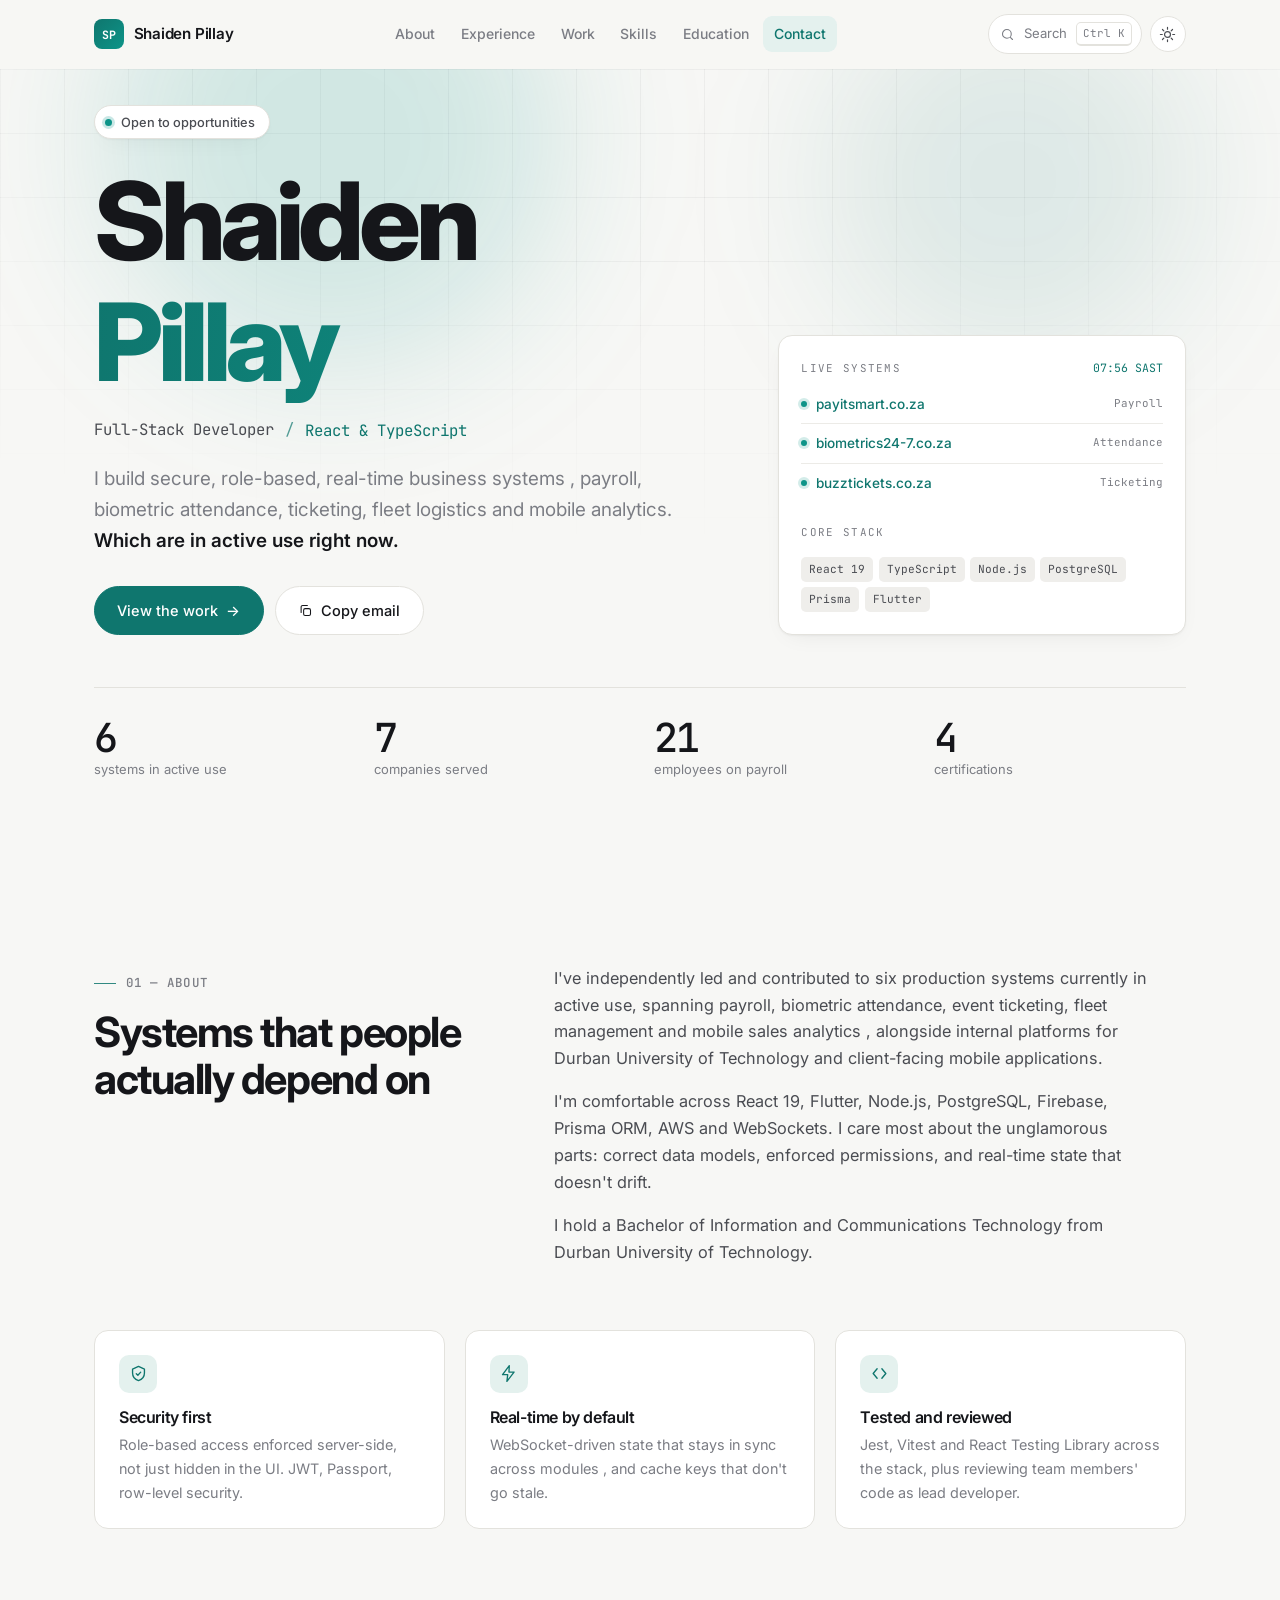
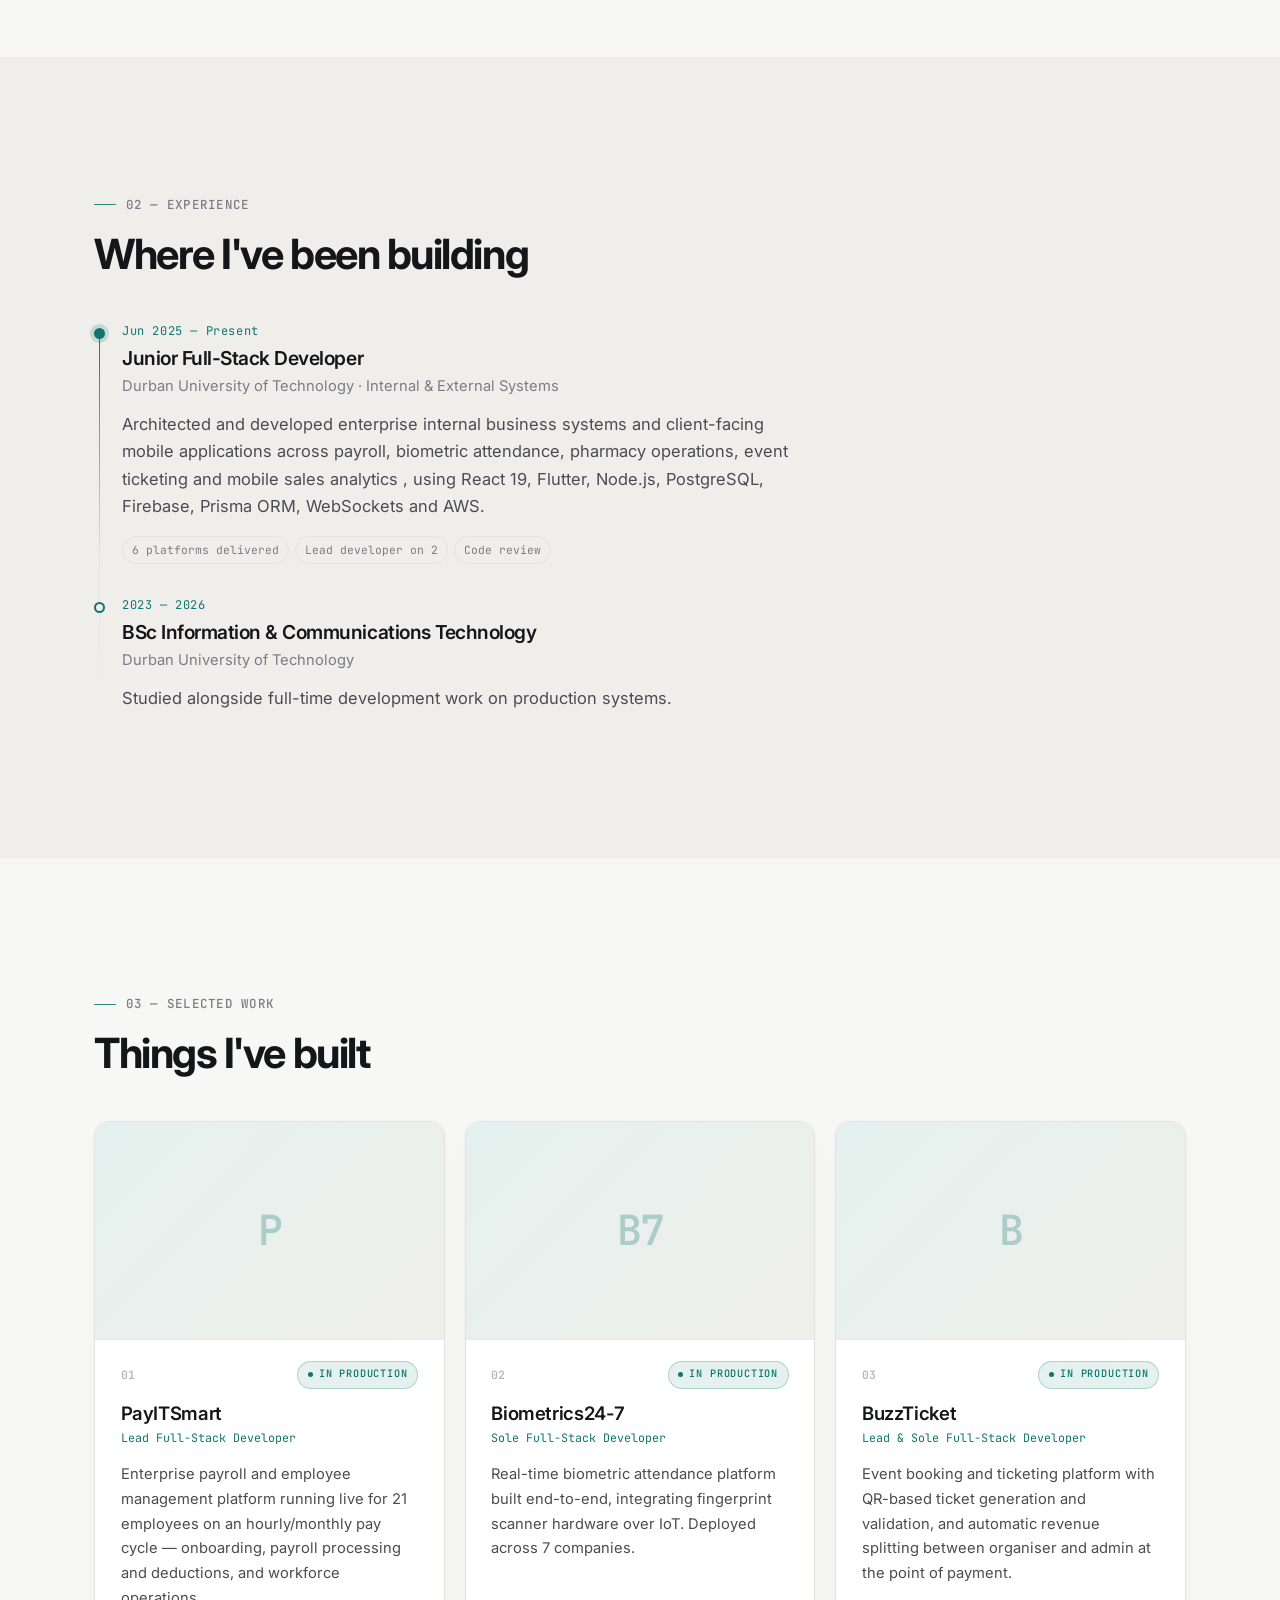
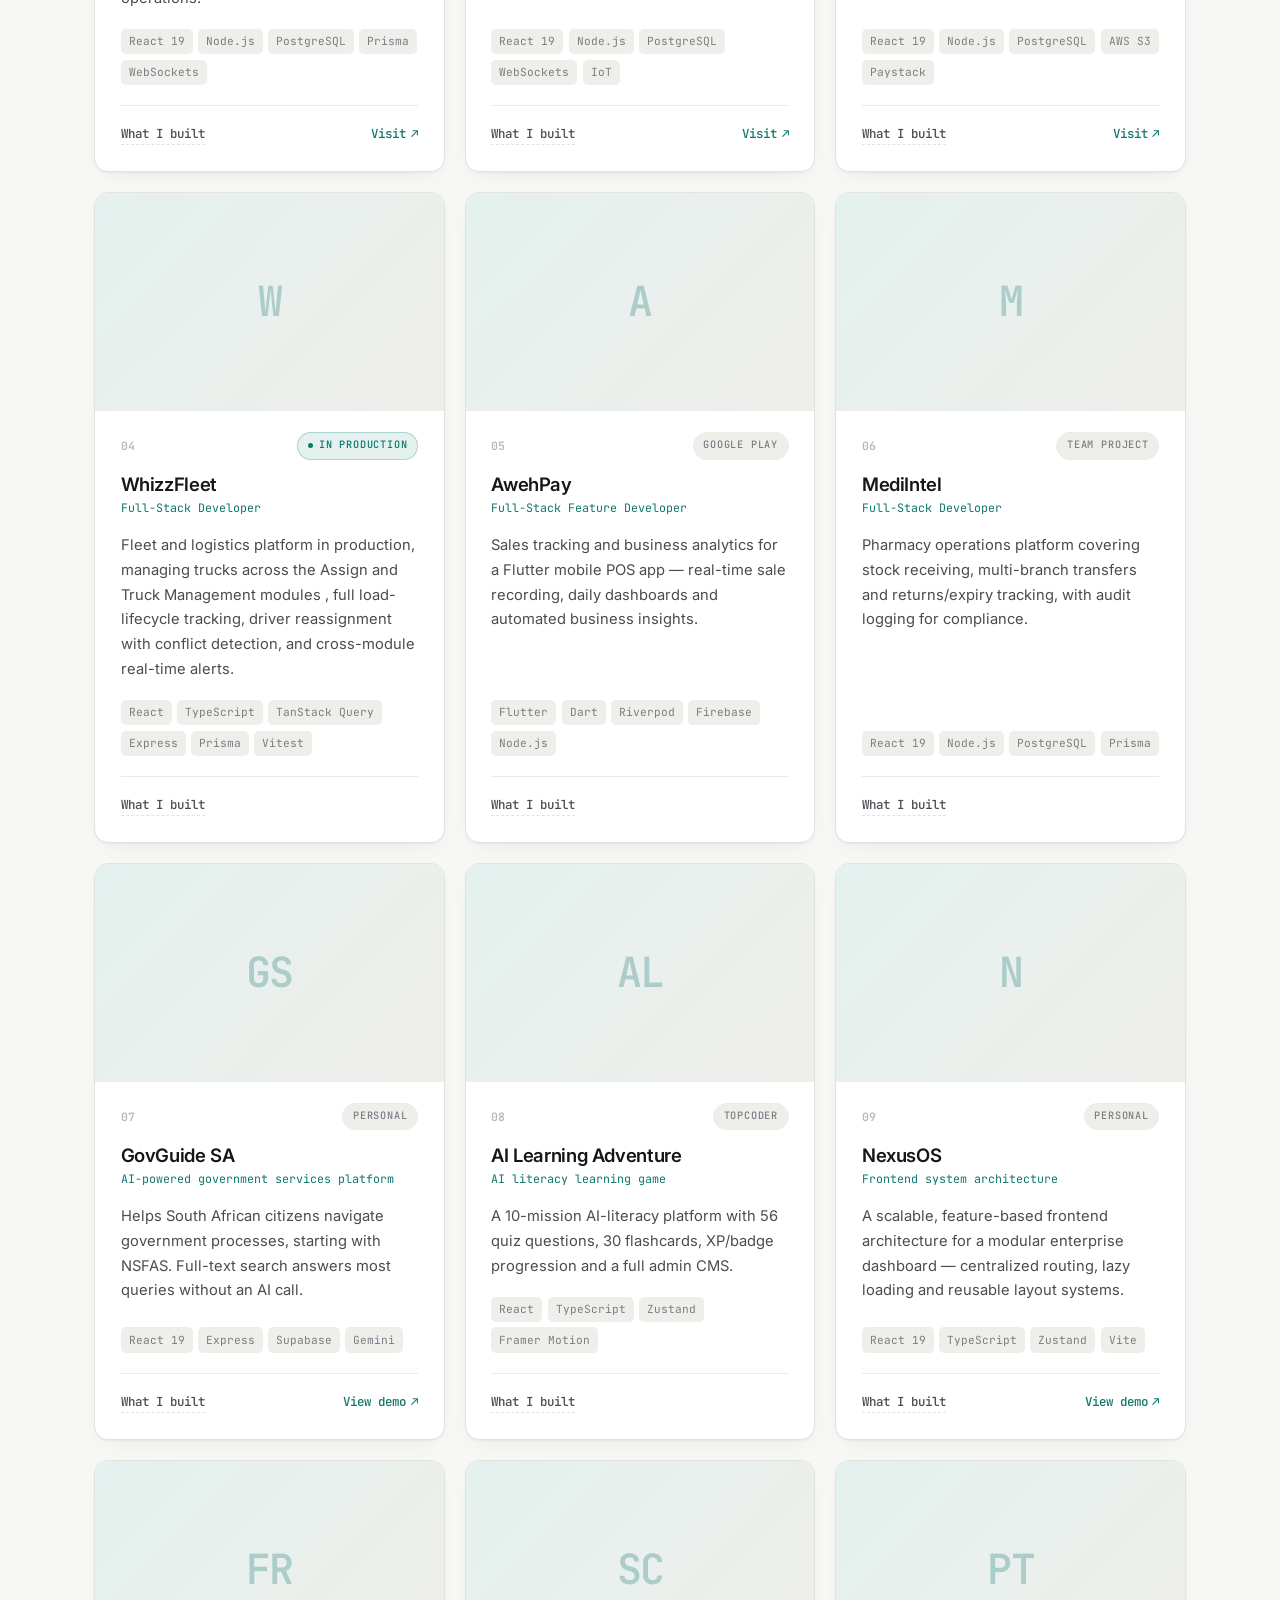
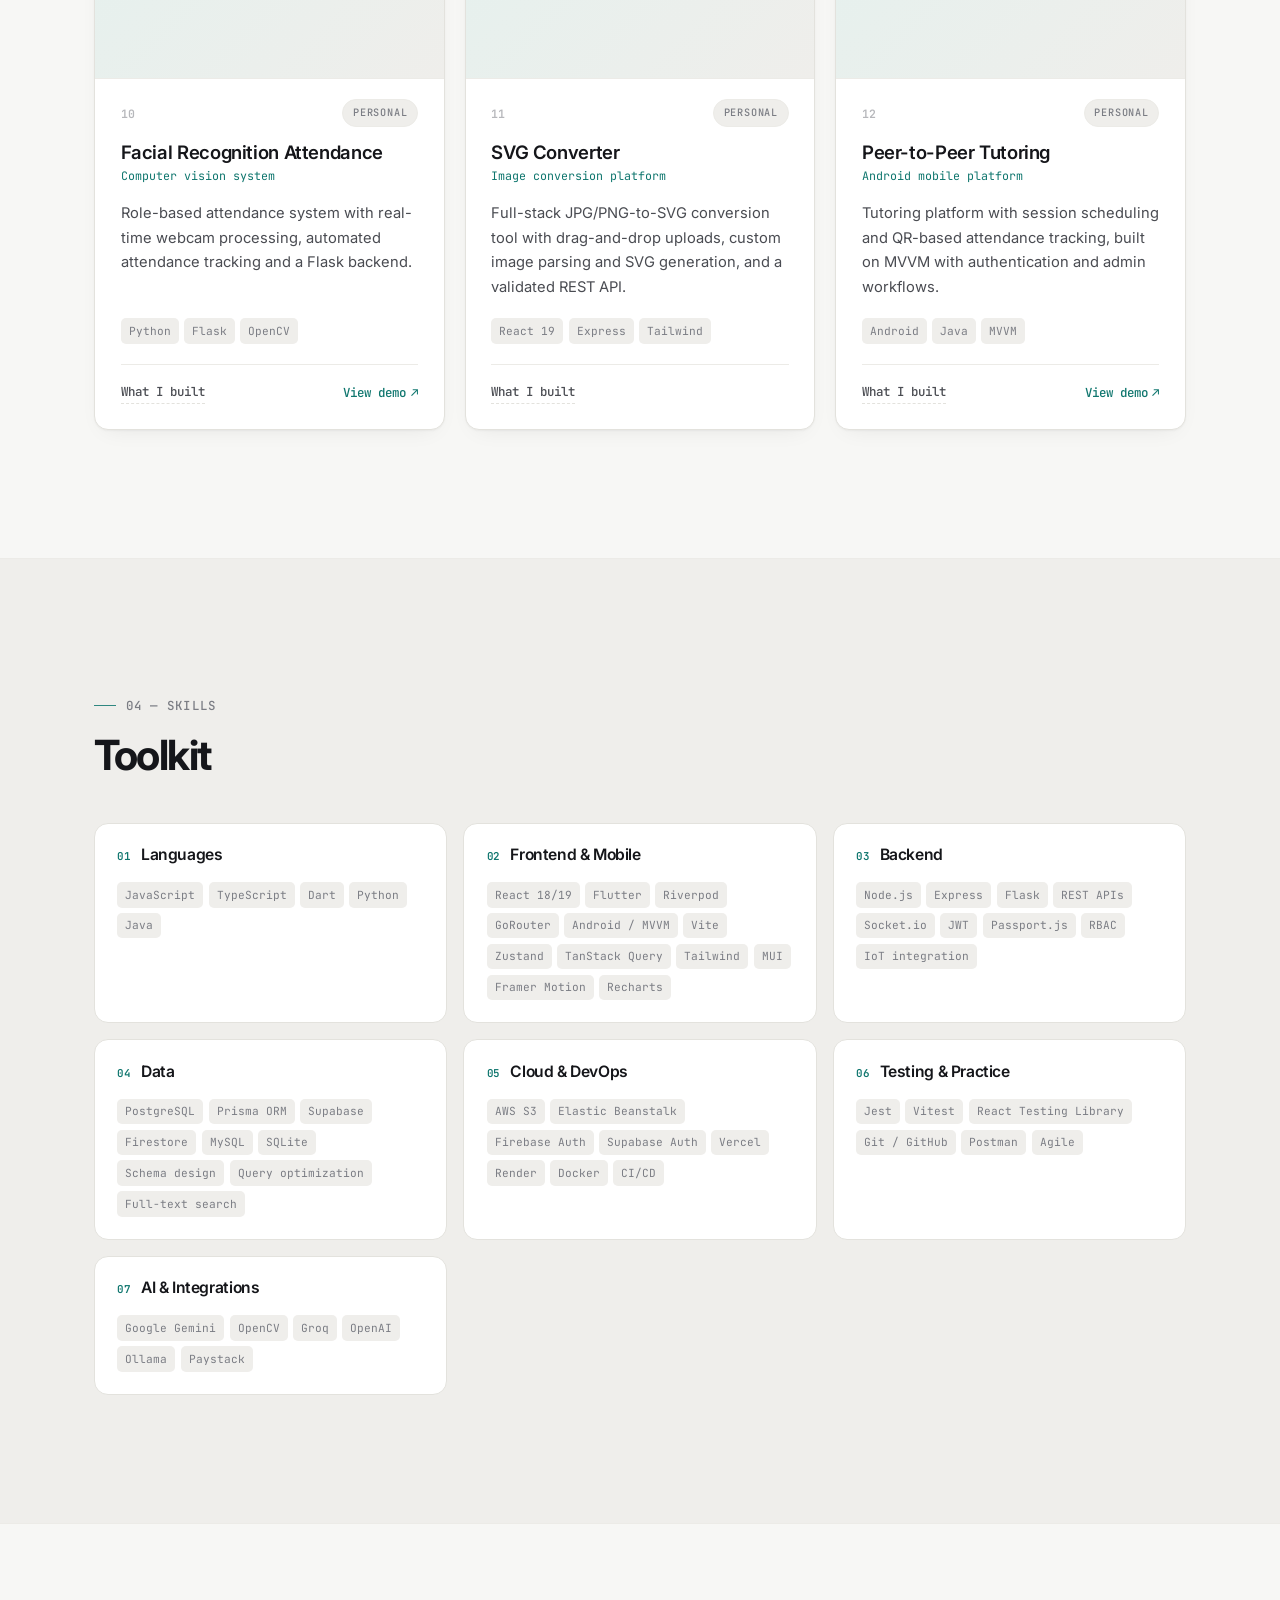
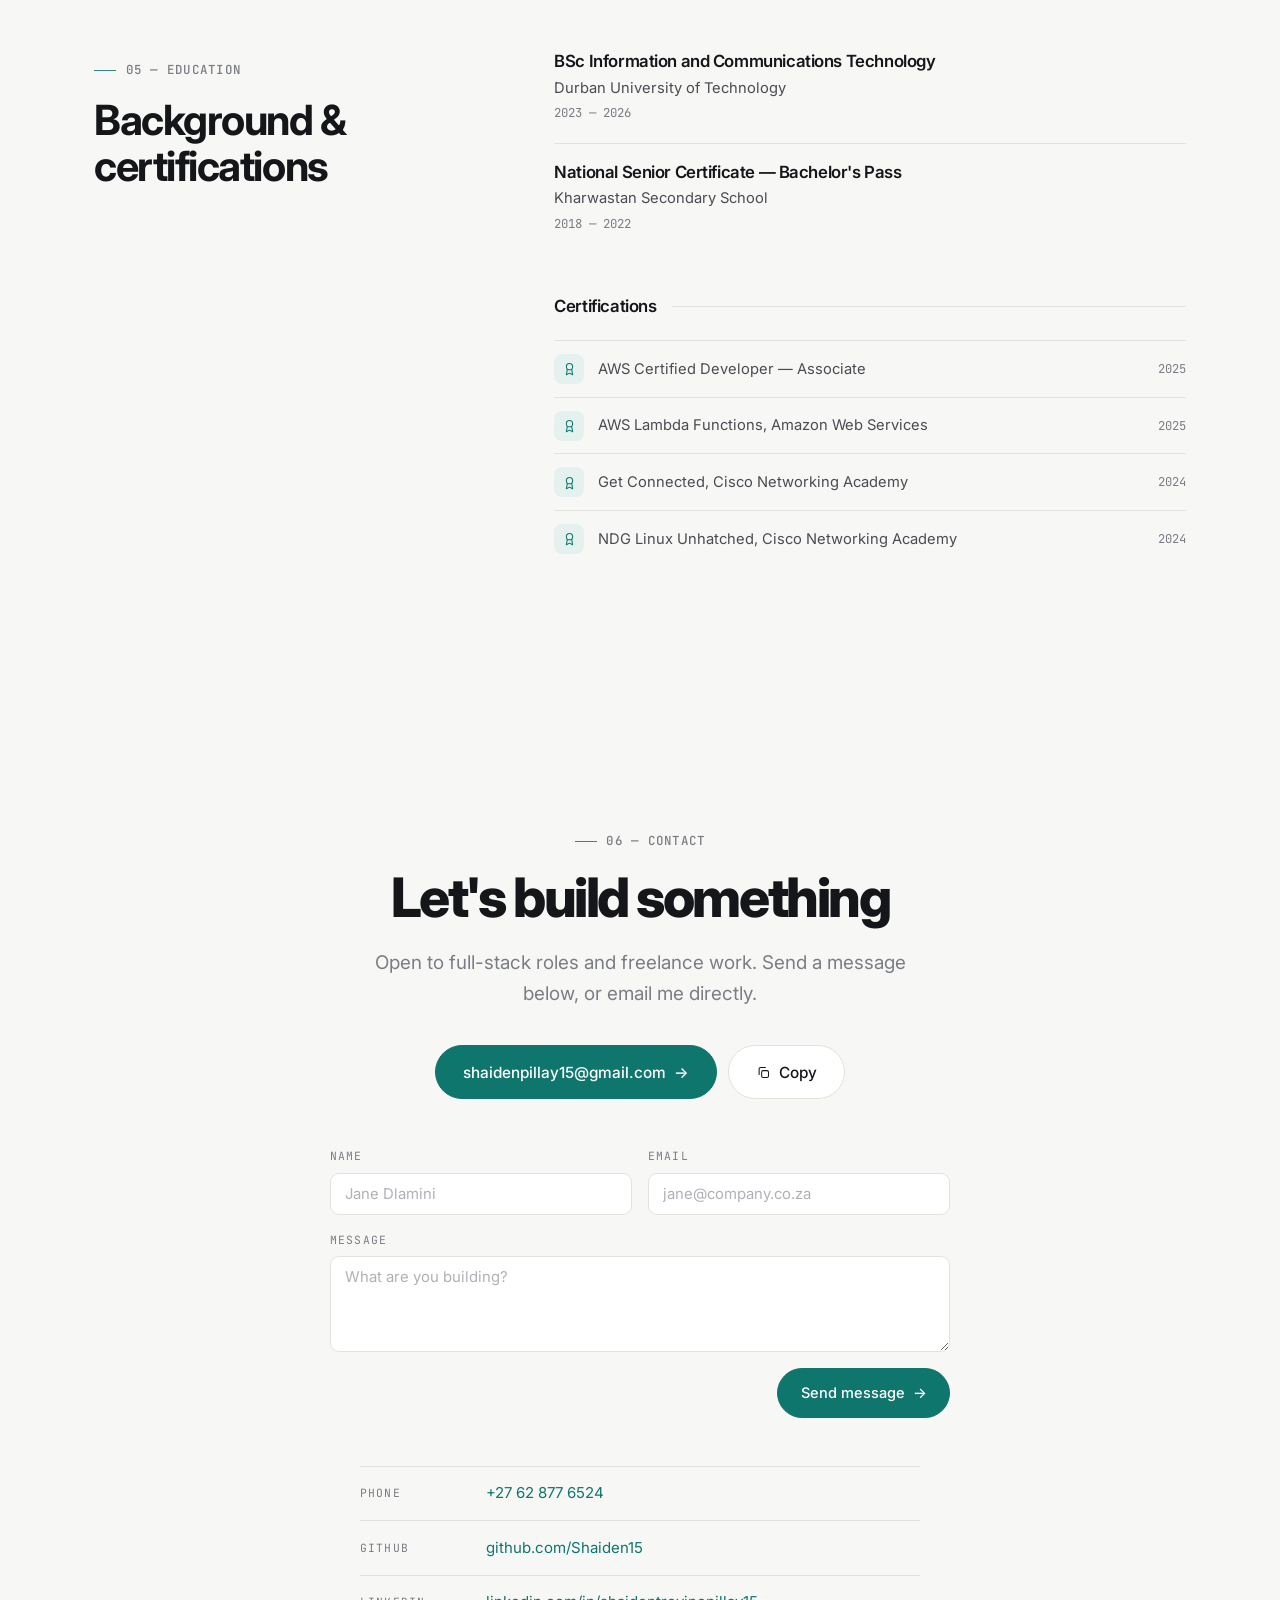
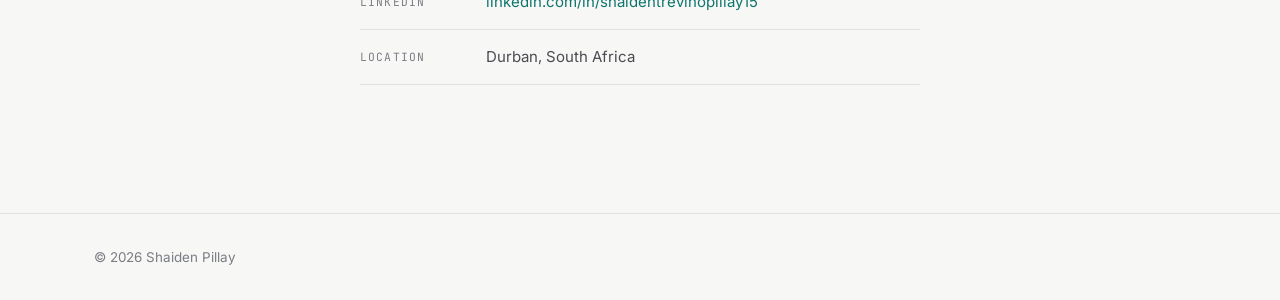
==== index.html @ 87a33cf5 "Build personal portfolio site Add a fully static portfolio for Shaiden Pillay with a responsive sing" ====
<!DOCTYPE html>
<html lang="en">
<head>
<meta charset="utf-8">
<meta name="viewport" content="width=device-width, initial-scale=1">
<title>Shaiden Pillay — Full-Stack Developer</title>
<meta name="description" content="Shaiden Trevino Pillay — Full-Stack Developer in Durban, South Africa. Six production systems across payroll, biometrics, ticketing and fleet logistics.">
<meta name="author" content="Shaiden Trevino Pillay">
<meta name="theme-color" content="#f7f7f5" media="(prefers-color-scheme: light)">
<meta name="theme-color" content="#0b0d0d" media="(prefers-color-scheme: dark)">

<!-- TODO: swap this domain if you move to a custom one (also in robots.txt + sitemap.xml) -->
<link rel="canonical" href="https://shaiden15.github.io/MyPortfolio/">

<meta property="og:type" content="profile">
<meta property="og:url" content="https://shaiden15.github.io/MyPortfolio/">
<meta property="og:title" content="Shaiden Pillay — Full-Stack Developer">
<meta property="og:description" content="Six production systems across payroll, biometrics, ticketing and fleet logistics. React, Node, PostgreSQL, Flutter.">
<meta property="og:image" content="https://shaiden15.github.io/MyPortfolio/assets/og-image.png">
<meta property="og:image:width" content="1200">
<meta property="og:image:height" content="630">
<meta property="og:image:alt" content="Shaiden Pillay — Full-Stack Developer, Durban, South Africa">
<meta property="og:locale" content="en_ZA">

<meta name="twitter:card" content="summary_large_image">
<meta name="twitter:title" content="Shaiden Pillay — Full-Stack Developer">
<meta name="twitter:description" content="Six production systems across payroll, biometrics, ticketing and fleet logistics.">
<meta name="twitter:image" content="https://shaiden15.github.io/MyPortfolio/assets/og-image.png">

<script type="application/ld+json">
{
  "@context": "https://schema.org",
  "@type": "Person",
  "name": "Shaiden Trevino Pillay",
  "givenName": "Shaiden",
  "familyName": "Pillay",
  "jobTitle": "Full-Stack Developer",
  "email": "mailto:shaidenpillay15@gmail.com",
  "telephone": "+27628776524",
  "url": "https://shaiden15.github.io/MyPortfolio/",
  "image": "https://shaiden15.github.io/MyPortfolio/assets/og-image.png",
  "address": {
    "@type": "PostalAddress",
    "addressLocality": "Durban",
    "addressRegion": "KwaZulu-Natal",
    "addressCountry": "ZA"
  },
  "sameAs": [
    "https://github.com/Shaiden15",
    "https://www.linkedin.com/in/shaidentrevinopillay15"
  ],
  "alumniOf": {
    "@type": "CollegeOrUniversity",
    "name": "Durban University of Technology"
  },
  "knowsAbout": [
    "React", "TypeScript", "Node.js", "PostgreSQL", "Prisma ORM",
    "Flutter", "Dart", "Firebase", "WebSockets", "AWS", "Python"
  ],
  "hasCredential": [
    { "@type": "EducationalOccupationalCredential", "name": "AWS Certified Developer – Associate", "credentialCategory": "certification" },
    { "@type": "EducationalOccupationalCredential", "name": "AWS Lambda Functions, Amazon Web Services", "credentialCategory": "certification" },
    { "@type": "EducationalOccupationalCredential", "name": "Get Connected, Cisco Networking Academy", "credentialCategory": "certification" },
    { "@type": "EducationalOccupationalCredential", "name": "NDG Linux Unhatched, Cisco Networking Academy", "credentialCategory": "certification" }
  ]
}
</script>

<link rel="icon" href="data:image/svg+xml,<svg xmlns='http://www.w3.org/2000/svg' viewBox='0 0 100 100'><rect width='100' height='100' rx='22' fill='%230f766e'/><text y='72' x='50' text-anchor='middle' font-size='58' font-family='monospace' font-weight='bold' fill='white'>S</text></svg>">

<link rel="preconnect" href="https://fonts.googleapis.com">
<link rel="preconnect" href="https://fonts.gstatic.com" crossorigin>
<link href="https://fonts.googleapis.com/css2?family=Inter:wght@400;500;600;700;800&family=JetBrains+Mono:wght@400;500;600&display=swap" rel="stylesheet">
<link rel="stylesheet" href="css/styles.css">
</head>
<body>

<a class="skip-link" href="#main">Skip to content</a>

<!-- reading progress -->
<div class="progress" aria-hidden="true"><span id="progress-bar"></span></div>

<!-- ══ Header ══════════════════════════════════════════ -->
<header class="site-header">
  <div class="wrap header-inner">
    <a class="brand" href="#top">
      <span class="brand-mark" aria-hidden="true">SP</span>
      <span class="brand-text">Shaiden Pillay</span>
    </a>

    <nav class="nav" aria-label="Primary">
      <a href="#about">About</a>
      <a href="#experience">Experience</a>
      <a href="#projects">Work</a>
      <a href="#skills">Skills</a>
      <a href="#education">Education</a>
      <a href="#contact">Contact</a>
    </nav>

    <div class="header-actions">
      <button class="cmdk-trigger" id="cmdk-open" type="button" aria-label="Open command palette">
        <svg viewBox="0 0 24 24" aria-hidden="true"><circle cx="11" cy="11" r="7"/><path d="M20 20l-3.5-3.5"/></svg>
        <span class="cmdk-hint">Search</span>
        <kbd>Ctrl K</kbd>
      </button>

      <button class="icon-btn" id="theme-toggle" type="button" aria-label="Toggle colour theme">
        <svg class="icon-sun" viewBox="0 0 24 24" aria-hidden="true"><circle cx="12" cy="12" r="4.2"/><path d="M12 2v2.6M12 19.4V22M2 12h2.6M19.4 12H22M4.9 4.9l1.9 1.9M17.2 17.2l1.9 1.9M19.1 4.9l-1.9 1.9M6.8 17.2l-1.9 1.9"/></svg>
        <svg class="icon-moon" viewBox="0 0 24 24" aria-hidden="true"><path d="M20 14.5A8.2 8.2 0 019.5 4 8.3 8.3 0 1020 14.5z"/></svg>
      </button>

      <button class="icon-btn menu-btn" id="menu-open" type="button" aria-label="Open menu" aria-expanded="false" aria-controls="mobile-menu">
        <svg viewBox="0 0 24 24" aria-hidden="true"><path d="M4 7h16M4 12h16M4 17h16"/></svg>
      </button>
    </div>
  </div>
</header>

<!-- ══ Mobile menu ═════════════════════════════════════ -->
<div class="drawer" id="mobile-menu" hidden>
  <div class="drawer-panel">
    <div class="drawer-head">
      <span class="panel-label">Navigate</span>
      <button class="icon-btn" id="menu-close" type="button" aria-label="Close menu">
        <svg viewBox="0 0 24 24" aria-hidden="true"><path d="M6 6l12 12M18 6L6 18"/></svg>
      </button>
    </div>
    <nav class="drawer-nav" aria-label="Mobile">
      <a href="#about"><span>01</span>About</a>
      <a href="#experience"><span>02</span>Experience</a>
      <a href="#projects"><span>03</span>Work</a>
      <a href="#skills"><span>04</span>Skills</a>
      <a href="#education"><span>05</span>Education</a>
      <a href="#contact"><span>06</span>Contact</a>
    </nav>
    <a class="btn btn-primary drawer-cta" href="mailto:shaidenpillay15@gmail.com">Get in touch</a>
  </div>
</div>

<main id="main">

  <!-- ══ Hero ══════════════════════════════════════════ -->
  <section class="hero" id="top">
    <div class="hero-bg" aria-hidden="true">
      <div class="hero-grid"></div>
      <div class="orb orb-a"></div>
      <div class="orb orb-b"></div>
    </div>

    <div class="wrap hero-inner">
      <div class="hero-main">
        <p class="pill"><span class="pill-dot" aria-hidden="true"></span>Open to opportunities</p>

        <h1>
          <span class="h1-line">Shaiden</span>
          <span class="h1-line h1-accent">Pillay</span>
        </h1>

        <p class="hero-role">
          <span class="role-static">Full-Stack Developer</span>
          <span class="sep" aria-hidden="true">/</span>
          <span class="role-rotate" aria-hidden="true">
            <span class="rotate-track">
              <span>React &amp; TypeScript</span>
              <span>Node &amp; PostgreSQL</span>
              <span>Flutter &amp; Firebase</span>
              <span>Real-time systems</span>
            </span>
          </span>
        </p>

        <p class="hero-blurb">
          I build secure, role-based, real-time business systems , payroll, biometric attendance,
          ticketing, fleet logistics and mobile analytics.
          <strong>Which are in active use right now.</strong>
        </p>

        <div class="hero-actions">
          <a class="btn btn-primary" href="#projects">View the work<span class="btn-arrow" aria-hidden="true">→</span></a>
          <button class="btn" type="button" data-copy="shaidenpillay15@gmail.com">
            <svg class="btn-icon" viewBox="0 0 24 24" aria-hidden="true"><rect x="9" y="9" width="11" height="11" rx="2.5"/><path d="M5 15V6.5A2.5 2.5 0 017.5 4H15"/></svg>
            Copy email
          </button>
          <!-- TODO: drop your PDF in /assets and uncomment -->
          <!-- <a class="btn" href="assets/Shaiden_Pillay_CV.pdf" download>Download CV</a> -->
        </div>
      </div>

      <aside class="hero-panel" aria-label="Status">
        <div class="panel-top">
          <span class="panel-label">Live systems</span>
          <span class="panel-clock" id="clock" title="Local time in Durban">—</span>
        </div>

        <ul class="panel-list">
          <li>
            <span class="dot" aria-hidden="true"></span>
            <a href="https://payitsmart.co.za" target="_blank" rel="noopener">payitsmart.co.za</a>
            <span class="panel-tag">Payroll</span>
          </li>
          <li>
            <span class="dot" aria-hidden="true"></span>
            <a href="https://biometrics24-7.co.za" target="_blank" rel="noopener">biometrics24-7.co.za</a>
            <span class="panel-tag">Attendance</span>
          </li>
          <li>
            <span class="dot" aria-hidden="true"></span>
            <a href="https://buzztickets.co.za" target="_blank" rel="noopener">buzztickets.co.za</a>
            <span class="panel-tag">Ticketing</span>
          </li>
        </ul>

        <span class="panel-label panel-label-tight">Core stack</span>
        <ul class="panel-stack">
          <li>React 19</li><li>TypeScript</li><li>Node.js</li>
          <li>PostgreSQL</li><li>Prisma</li><li>Flutter</li>
        </ul>
      </aside>
    </div>

    <div class="wrap">
      <ul class="hero-stats">
        <li><strong data-count="6">0</strong><span>systems in active use</span></li>
        <li><strong data-count="7">0</strong><span>companies served</span></li>
        <li><strong data-count="21">0</strong><span>employees on payroll</span></li>
        <li><strong data-count="4">0</strong><span>certifications</span></li>
      </ul>
    </div>
  </section>

  <!-- ══ About ═════════════════════════════════════════ -->
  <section class="section" id="about">
    <div class="wrap">
      <div class="grid-2">
        <div class="section-head">
          <p class="eyebrow">01 — About</p>
          <h2>Systems that people actually depend on</h2>
        </div>
        <div class="prose">
          <p>
            I've independently led and contributed to six production systems currently in active
            use, spanning payroll, biometric attendance, event ticketing, fleet management and
            mobile sales analytics , alongside internal platforms for Durban University of
            Technology and client-facing mobile applications.
          </p>
          <p>
            I'm comfortable across React 19, Flutter, Node.js, PostgreSQL, Firebase, Prisma ORM,
            AWS and WebSockets. I care most about the unglamorous parts: correct data models,
            enforced permissions, and real-time state that doesn't drift.
          </p>
          <p>
            I hold a Bachelor of Information and Communications Technology from Durban
            University of Technology.
          </p>
        </div>
      </div>

      <ul class="values">
        <li>
          <span class="value-icon" aria-hidden="true">
            <svg viewBox="0 0 24 24"><path d="M12 3l7.5 3.4v5.1c0 4.4-3.1 8.2-7.5 9.5-4.4-1.3-7.5-5.1-7.5-9.5V6.4z"/><path d="M9.2 12.2l2 2 3.6-3.9"/></svg>
          </span>
          <h3>Security first</h3>
          <p>Role-based access enforced server-side, not just hidden in the UI. JWT, Passport, row-level security.</p>
        </li>
        <li>
          <span class="value-icon" aria-hidden="true">
            <svg viewBox="0 0 24 24"><path d="M13 2L4.5 13.5H11l-1 8.5 9-11.8h-6.4z"/></svg>
          </span>
          <h3>Real-time by default</h3>
          <p>WebSocket-driven state that stays in sync across modules , and cache keys that don't go stale.</p>
        </li>
        <li>
          <span class="value-icon" aria-hidden="true">
            <svg viewBox="0 0 24 24"><path d="M9 18l-5-6 5-6M15 6l5 6-5 6"/></svg>
          </span>
          <h3>Tested and reviewed</h3>
          <p>Jest, Vitest and React Testing Library across the stack, plus reviewing team members' code as lead developer.</p>
        </li>
      </ul>
    </div>
  </section>

  <!-- ══ Experience ════════════════════════════════════ -->
  <section class="section section-alt" id="experience">
    <div class="wrap">
      <div class="section-head">
        <p class="eyebrow">02 — Experience</p>
        <h2>Where I've been building</h2>
      </div>

      <ol class="timeline">
        <li class="tl-item">
          <div class="tl-marker" aria-hidden="true"></div>
          <div class="tl-body">
            <p class="tl-date">Jun 2025 — Present</p>
            <h3>Junior Full-Stack Developer</h3>
            <p class="tl-org">Durban University of Technology · Internal &amp; External Systems</p>
            <p class="tl-text">
              Architected and developed enterprise internal business systems and client-facing mobile
              applications across payroll, biometric attendance, pharmacy operations, event ticketing
              and mobile sales analytics , using React 19, Flutter, Node.js, PostgreSQL, Firebase,
              Prisma ORM, WebSockets and AWS.
            </p>
            <ul class="tl-tags">
              <li>6 platforms delivered</li><li>Lead developer on 2</li><li>Code review</li>
            </ul>
          </div>
        </li>

        <li class="tl-item">
          <div class="tl-marker" aria-hidden="true"></div>
          <div class="tl-body">
            <p class="tl-date">2023 — 2026</p>
            <h3>BSc Information &amp; Communications Technology</h3>
            <p class="tl-org">Durban University of Technology</p>
            <p class="tl-text">
              Studied alongside full-time development work on production systems.
            </p>
          </div>
        </li>
      </ol>
    </div>
  </section>

  <!-- ══ Projects ══════════════════════════════════════ -->
  <section class="section" id="projects">
    <div class="wrap">
      <div class="projects-head">
        <div class="section-head">
          <p class="eyebrow">03 — Selected work</p>
          <h2>Things I've built</h2>
        </div>

        <div class="filters" role="group" aria-label="Filter projects">
          <button class="chip is-on" type="button" data-filter="all">All <span class="chip-n">12</span></button>
          <button class="chip" type="button" data-filter="production">In production <span class="chip-n">4</span></button>
          <button class="chip" type="button" data-filter="mobile">Mobile <span class="chip-n">2</span></button>
          <button class="chip" type="button" data-filter="ai">AI <span class="chip-n">3</span></button>
          <button class="chip" type="button" data-filter="personal">Personal <span class="chip-n">6</span></button>
        </div>
      </div>

      <div class="cards" id="project-grid">

        <!-- PayITSmart -->
        <article class="card" data-cat="production work" data-title="PayITSmart">
          <div class="card-media" data-initials="P">
            <img src="assets/shots/payitsmart.png" alt="PayITSmart screenshot" loading="lazy" decoding="async" width="640" height="400">
          </div>
          <div class="card-top">
            <span class="card-index" aria-hidden="true">01</span>
            <span class="badge badge-live"><span class="badge-dot" aria-hidden="true"></span>In production</span>
          </div>
          <h3>PayITSmart</h3>
          <p class="card-role">Lead Full-Stack Developer</p>
          <p class="card-body">
            Enterprise payroll and employee management platform running live for 21 employees on
            an hourly/monthly pay cycle — onboarding, payroll processing and deductions, and
            workforce operations.
          </p>
          <ul class="tags"><li>React 19</li><li>Node.js</li><li>PostgreSQL</li><li>Prisma</li><li>WebSockets</li></ul>
          <div class="card-foot">
            <button class="link-btn" type="button" data-open-detail>What I built</button>
            <a class="card-link" href="https://payitsmart.co.za" target="_blank" rel="noopener">Visit<span aria-hidden="true">↗</span></a>
          </div>
          <template class="card-detail">
            <ul class="detail-list">
              <li>Led full-stack development of an enterprise payroll and employee management platform, in production for 21 employees on an hourly/monthly pay cycle — covering onboarding, payroll processing and deductions, and workforce operations.</li>
              <li>Integrated live biometric attendance data from Biometrics24-7 to automatically calculate hours worked and pay for hourly staff, alongside inventory/reservation data and KPI dashboards for operational reporting.</li>
              <li>Designed the PostgreSQL schema and Prisma ORM data layer, and implemented WebSocket-based real-time updates across the platform.</li>
              <li>Reviewed team members' code across the platform, supporting code quality and consistency as lead developer.</li>
            </ul>
          </template>
        </article>

        <!-- Biometrics24-7 -->
        <article class="card" data-cat="production work" data-title="Biometrics24-7">
          <div class="card-media" data-initials="B7">
            <img src="assets/shots/biometrics24-7.png" alt="Biometrics24-7 screenshot" loading="lazy" decoding="async" width="640" height="400">
          </div>
          <div class="card-top">
            <span class="card-index" aria-hidden="true">02</span>
            <span class="badge badge-live"><span class="badge-dot" aria-hidden="true"></span>In production</span>
          </div>
          <h3>Biometrics24-7</h3>
          <p class="card-role">Sole Full-Stack Developer</p>
          <p class="card-body">
            Real-time biometric attendance platform built end-to-end, integrating fingerprint scanner
            hardware over IoT. Deployed across 7 companies.
          </p>
          <ul class="tags"><li>React 19</li><li>Node.js</li><li>PostgreSQL</li><li>WebSockets</li><li>IoT</li></ul>
          <div class="card-foot">
            <button class="link-btn" type="button" data-open-detail>What I built</button>
            <a class="card-link" href="https://biometrics24-7.co.za" target="_blank" rel="noopener">Visit<span aria-hidden="true">↗</span></a>
          </div>
          <template class="card-detail">
            <ul class="detail-list">
              <li>Built a real-time biometric attendance platform end-to-end, integrating fingerprint scanner hardware via IoT device communication.</li>
              <li>Implemented WebSocket-powered live attendance monitoring, plus analytics and reporting dashboards.</li>
              <li>Developed secure authentication workflows for staff enrollment and attendance verification.</li>
              <li>Architected a dual-mode deployment model: the system runs as a fully standalone app, or as a plugin that integrates directly with PayITSmart — feeding live biometric attendance into payroll to automatically determine payslips.</li>
              <li>In production across 7 companies, with each scanner supporting up to 127 enrolled fingerprints on-device.</li>
            </ul>
          </template>
        </article>

        <!-- BuzzTicket -->
        <article class="card" data-cat="production work" data-title="BuzzTicket">
          <div class="card-media" data-initials="B">
            <img src="assets/shots/buzzticket.png" alt="BuzzTicket screenshot" loading="lazy" decoding="async" width="640" height="400">
          </div>
          <div class="card-top">
            <span class="card-index" aria-hidden="true">03</span>
            <span class="badge badge-live"><span class="badge-dot" aria-hidden="true"></span>In production</span>
          </div>
          <h3>BuzzTicket</h3>
          <p class="card-role">Lead &amp; Sole Full-Stack Developer</p>
          <p class="card-body">
            Event booking and ticketing platform with QR-based ticket generation and validation, and
            automatic revenue splitting between organiser and admin at the point of payment.
          </p>
          <ul class="tags"><li>React 19</li><li>Node.js</li><li>PostgreSQL</li><li>AWS S3</li><li>Paystack</li></ul>
          <div class="card-foot">
            <button class="link-btn" type="button" data-open-detail>What I built</button>
            <a class="card-link" href="https://buzztickets.co.za" target="_blank" rel="noopener">Visit<span aria-hidden="true">↗</span></a>
          </div>
          <template class="card-detail">
            <ul class="detail-list">
              <li>Independently architected and delivered an event booking and ticketing platform, including QR-based ticket generation and validation.</li>
              <li>Integrated Paystack as the payment gateway, creating Paystack subaccounts for event organisers so ticket revenue is automatically split between organiser and system admin at the point of payment.</li>
              <li>Built event analytics dashboards and integrated AWS S3 for secure media and file storage.</li>
              <li>Implemented secure authentication and reporting across the platform.</li>
            </ul>
          </template>
        </article>

        <!-- WhizzFleet -->
        <article class="card" data-cat="production work" data-title="WhizzFleet">
          <div class="card-media" data-initials="W">
            <img src="assets/shots/whizzfleet.png" alt="WhizzFleet screenshot" loading="lazy" decoding="async" width="640" height="400">
          </div>
          <div class="card-top">
            <span class="card-index" aria-hidden="true">04</span>
            <span class="badge badge-live"><span class="badge-dot" aria-hidden="true"></span>In production</span>
          </div>
          <h3>WhizzFleet</h3>
          <p class="card-role">Full-Stack Developer</p>
          <p class="card-body">
            Fleet and logistics platform in production, managing trucks across the Assign and Truck
            Management modules , full load-lifecycle tracking, driver reassignment with conflict
            detection, and cross-module real-time alerts.
          </p>
          <ul class="tags"><li>React</li><li>TypeScript</li><li>TanStack Query</li><li>Express</li><li>Prisma</li><li>Vitest</li></ul>
          <div class="card-foot">
            <button class="link-btn" type="button" data-open-detail>What I built</button>
          </div>
          <template class="card-detail">
            <ul class="detail-list">
              <li>In production managing trucks across the Assign and Truck Management modules.</li>
              <li>Built the Assign module's full load-lifecycle tracking (Create → In Progress → POD &amp; Complete) with real-time timestamp capture, an editable-timestamp correction flow, and cross-field ordering validation.</li>
              <li>Designed a custom DateTimePicker component and a driver/fleet reassignment workflow that flags conflicts from truck faults or driver leave, with role-based UI gating (Director vs. Controller) enforced server-side.</li>
              <li>Built the Truck Management module, including a server-side registration-expiry alerting system and a fault logging/resolution workflow with severity tracking and fleet-pull integration.</li>
              <li>Implemented a cross-module real-time alert system (sidebar bell badges) kept in sync via React Query cache invalidation across independently owned modules; diagnosed and fixed a cache-key mismatch causing stale counts.</li>
            </ul>
          </template>
        </article>

        <!-- AwehPay -->
        <article class="card" data-cat="mobile work" data-title="AwehPay">
          <div class="card-media" data-initials="A">
            <img src="assets/shots/awehpay.png" alt="AwehPay screenshot" loading="lazy" decoding="async" width="640" height="400">
          </div>
          <div class="card-top">
            <span class="card-index" aria-hidden="true">05</span>
            <span class="badge">Google Play</span>
          </div>
          <h3>AwehPay</h3>
          <p class="card-role">Full-Stack Feature Developer</p>
          <p class="card-body">
            Sales tracking and business analytics for a Flutter mobile POS app — real-time sale
            recording, daily dashboards and automated business insights.
          </p>
          <ul class="tags"><li>Flutter</li><li>Dart</li><li>Riverpod</li><li>Firebase</li><li>Node.js</li></ul>
          <div class="card-foot">
            <button class="link-btn" type="button" data-open-detail>What I built</button>
          </div>
          <template class="card-detail">
            <ul class="detail-list">
              <li>Built end-to-end sales tracking and analytics for a Flutter mobile POS app, covering real-time sale recording, daily dashboards, and automated business insights.</li>
              <li>Designed transactional sale-recording logic using Firestore atomic counters (<code>FieldValue.increment()</code>) to maintain consistent running totals under concurrent writes.</li>
              <li>Implemented a best-seller/slowest-seller ranking algorithm aggregating quantity sold per product across transaction line items, cross-referenced with live stock data.</li>
              <li>Built a business insights screen with a net profit card, a custom 7-day income/expense bar chart (no external charting library), product performance cards, and a cash flow indicator.</li>
              <li>App published and live on the Google Play Store.</li>
            </ul>
          </template>
        </article>

        <!-- MediIntel -->
        <article class="card" data-cat="work" data-title="MediIntel">
          <div class="card-media" data-initials="M">
            <img src="assets/shots/mediintel.png" alt="MediIntel screenshot" loading="lazy" decoding="async" width="640" height="400">
          </div>
          <div class="card-top">
            <span class="card-index" aria-hidden="true">06</span>
            <span class="badge">Team project</span>
          </div>
          <h3>MediIntel</h3>
          <p class="card-role">Full-Stack Developer</p>
          <p class="card-body">
            Pharmacy operations platform covering stock receiving, multi-branch transfers and
            returns/expiry tracking, with audit logging for compliance.
          </p>
          <ul class="tags"><li>React 19</li><li>Node.js</li><li>PostgreSQL</li><li>Prisma</li></ul>
          <div class="card-foot">
            <button class="link-btn" type="button" data-open-detail>What I built</button>
          </div>
          <template class="card-detail">
            <ul class="detail-list">
              <li>Contributed to frontend and backend development of a pharmacy operations platform covering stock receiving, multi-branch transfers, and returns/expiry tracking.</li>
              <li>Built prescription processing workflows and audit logging for operational reporting and compliance.</li>
            </ul>
          </template>
        </article>

        <!-- GovGuide SA -->
        <article class="card" data-cat="personal ai" data-title="GovGuide SA">
          <div class="card-media" data-initials="GS">
            <img src="assets/shots/govguide-sa.png" alt="GovGuide SA screenshot" loading="lazy" decoding="async" width="640" height="400">
          </div>
          <div class="card-top">
            <span class="card-index" aria-hidden="true">07</span>
            <span class="badge">Personal</span>
          </div>
          <h3>GovGuide SA</h3>
          <p class="card-role">AI-powered government services platform</p>
          <p class="card-body">
            Helps South African citizens navigate government processes, starting with NSFAS.
            Full-text search answers most queries without an AI call.
          </p>
          <ul class="tags"><li>React 19</li><li>Express</li><li>Supabase</li><li>Gemini</li></ul>
          <div class="card-foot">
            <button class="link-btn" type="button" data-open-detail>What I built</button>
            <a class="card-link" href="https://lnkd.in/p/dEdmA_zk" target="_blank" rel="noopener" data-cta="Watch the demo">View demo<span aria-hidden="true">↗</span></a>
          </div>
          <template class="card-detail">
            <ul class="detail-list">
              <li>Built a platform helping South African citizens navigate government processes, starting with NSFAS — consolidating official eligibility rules and document checklists sourced directly from government policy documents, with PostgreSQL full-text search handling most queries without an AI call.</li>
              <li>Built an AI-powered document checker and rejection-letter analyser using Google Gemini vision, reserving AI for the one feature that genuinely needs it.</li>
              <li>Implemented Supabase Auth with row-level security to keep uploaded documents scoped privately to each user.</li>
            </ul>
          </template>
        </article>

        <!-- AI Learning Adventure -->
        <article class="card" data-cat="personal ai" data-title="AI Learning Adventure">
          <div class="card-media" data-initials="AL">
            <img src="assets/shots/ai-learning-adventure.png" alt="AI Learning Adventure screenshot" loading="lazy" decoding="async" width="640" height="400">
          </div>
          <div class="card-top">
            <span class="card-index" aria-hidden="true">08</span>
            <span class="badge">TopCoder</span>
          </div>
          <h3>AI Learning Adventure</h3>
          <p class="card-role">AI literacy learning game</p>
          <p class="card-body">
            A 10-mission AI-literacy platform with 56 quiz questions, 30 flashcards, XP/badge
            progression and a full admin CMS.
          </p>
          <ul class="tags"><li>React</li><li>TypeScript</li><li>Zustand</li><li>Framer Motion</li></ul>
          <div class="card-foot">
            <button class="link-btn" type="button" data-open-detail>What I built</button>
          </div>
          <template class="card-detail">
            <ul class="detail-list">
              <li>Built a 10-mission AI-literacy learning platform (56 quiz questions, 30 flashcards, XP/badge progression) with a full admin CMS for mission, quiz and flashcard content management.</li>
              <li>Built a provider-agnostic AI tutor supporting Groq, Gemini, Ollama and OpenAI, with a zero-config mock-mode fallback so the app stays fully functional and free to evaluate.</li>
              <li>Covered core logic with a 76-test suite spanning AI routing, progress/content stores, and component rendering.</li>
              <li>Built for the TopCoder Rapid Application Development Challenge.</li>
            </ul>
          </template>
        </article>

        <!-- NexusOS -->
        <article class="card" data-cat="personal" data-title="NexusOS">
          <div class="card-media" data-initials="N">
            <img src="assets/shots/nexusos.png" alt="NexusOS screenshot" loading="lazy" decoding="async" width="640" height="400">
          </div>
          <div class="card-top">
            <span class="card-index" aria-hidden="true">09</span>
            <span class="badge">Personal</span>
          </div>
          <h3>NexusOS</h3>
          <p class="card-role">Frontend system architecture</p>
          <p class="card-body">
            A scalable, feature-based frontend architecture for a modular enterprise dashboard —
            centralized routing, lazy loading and reusable layout systems.
          </p>
          <ul class="tags"><li>React 19</li><li>TypeScript</li><li>Zustand</li><li>Vite</li></ul>
          <div class="card-foot">
            <button class="link-btn" type="button" data-open-detail>What I built</button>
            <a class="card-link" href="https://lnkd.in/p/dsE2ES9x" target="_blank" rel="noopener" data-cta="Watch the demo">View demo<span aria-hidden="true">↗</span></a>
          </div>
        </article>

        <!-- Facial Recognition -->
        <article class="card" data-cat="personal ai" data-title="Facial Recognition Attendance">
          <div class="card-media" data-initials="FR">
            <img src="assets/shots/facial-recognition-attendance.png" alt="Facial Recognition Attendance screenshot" loading="lazy" decoding="async" width="640" height="400">
          </div>
          <div class="card-top">
            <span class="card-index" aria-hidden="true">10</span>
            <span class="badge">Personal</span>
          </div>
          <h3>Facial Recognition Attendance</h3>
          <p class="card-role">Computer vision system</p>
          <p class="card-body">
            Role-based attendance system with real-time webcam processing, automated attendance
            tracking and a Flask backend.
          </p>
          <ul class="tags"><li>Python</li><li>Flask</li><li>OpenCV</li></ul>
          <div class="card-foot">
            <button class="link-btn" type="button" data-open-detail>What I built</button>
            <a class="card-link" href="https://lnkd.in/p/dtgqgP78" target="_blank" rel="noopener" data-cta="Watch the demo">View demo<span aria-hidden="true">↗</span></a>
          </div>
        </article>

        <!-- SVG Converter -->
        <article class="card" data-cat="personal" data-title="SVG Converter">
          <div class="card-media" data-initials="SC">
            <img src="assets/shots/svg-converter.png" alt="SVG Converter screenshot" loading="lazy" decoding="async" width="640" height="400">
          </div>
          <div class="card-top">
            <span class="card-index" aria-hidden="true">11</span>
            <span class="badge">Personal</span>
          </div>
          <h3>SVG Converter</h3>
          <p class="card-role">Image conversion platform</p>
          <p class="card-body">
            Full-stack JPG/PNG-to-SVG conversion tool with drag-and-drop uploads, custom image
            parsing and SVG generation, and a validated REST API.
          </p>
          <ul class="tags"><li>React 19</li><li>Express</li><li>Tailwind</li></ul>
          <div class="card-foot">
            <button class="link-btn" type="button" data-open-detail>What I built</button>
          </div>
        </article>

        <!-- Tutoring -->
        <article class="card" data-cat="personal mobile" data-title="Peer-to-Peer Tutoring">
          <div class="card-media" data-initials="PT">
            <img src="assets/shots/peer-to-peer-tutoring.png" alt="Peer-to-Peer Tutoring screenshot" loading="lazy" decoding="async" width="640" height="400">
          </div>
          <div class="card-top">
            <span class="card-index" aria-hidden="true">12</span>
            <span class="badge">Personal</span>
          </div>
          <h3>Peer-to-Peer Tutoring</h3>
          <p class="card-role">Android mobile platform</p>
          <p class="card-body">
            Tutoring platform with session scheduling and QR-based attendance tracking, built on
            MVVM with authentication and admin workflows.
          </p>
          <ul class="tags"><li>Android</li><li>Java</li><li>MVVM</li></ul>
          <div class="card-foot">
            <button class="link-btn" type="button" data-open-detail>What I built</button>
            <a class="card-link" href="https://lnkd.in/p/dCEgF3uV" target="_blank" rel="noopener" data-cta="Watch the demo">View demo<span aria-hidden="true">↗</span></a>
          </div>
        </article>

      </div>

      <p class="empty-state" id="empty-state" hidden>No projects in that category.</p>


    </div>
  </section>

  <!-- ══ Skills ════════════════════════════════════════ -->
  <section class="section section-alt" id="skills">
    <div class="wrap">
      <div class="section-head">
        <p class="eyebrow">04 — Skills</p>
        <h2>Toolkit</h2>
      </div>

      <div class="skill-grid">
        <article class="skill-card">
          <h3><span class="skill-num" aria-hidden="true">01</span>Languages</h3>
          <ul class="tags"><li>JavaScript</li><li>TypeScript</li><li>Dart</li><li>Python</li><li>Java</li></ul>
        </article>

        <article class="skill-card">
          <h3><span class="skill-num" aria-hidden="true">02</span>Frontend &amp; Mobile</h3>
          <ul class="tags"><li>React 18/19</li><li>Flutter</li><li>Riverpod</li><li>GoRouter</li><li>Android / MVVM</li><li>Vite</li><li>Zustand</li><li>TanStack Query</li><li>Tailwind</li><li>MUI</li><li>Framer Motion</li><li>Recharts</li></ul>
        </article>

        <article class="skill-card">
          <h3><span class="skill-num" aria-hidden="true">03</span>Backend</h3>
          <ul class="tags"><li>Node.js</li><li>Express</li><li>Flask</li><li>REST APIs</li><li>Socket.io</li><li>JWT</li><li>Passport.js</li><li>RBAC</li><li>IoT integration</li></ul>
        </article>

        <article class="skill-card">
          <h3><span class="skill-num" aria-hidden="true">04</span>Data</h3>
          <ul class="tags"><li>PostgreSQL</li><li>Prisma ORM</li><li>Supabase</li><li>Firestore</li><li>MySQL</li><li>SQLite</li><li>Schema design</li><li>Query optimization</li><li>Full-text search</li></ul>
        </article>

        <article class="skill-card">
          <h3><span class="skill-num" aria-hidden="true">05</span>Cloud &amp; DevOps</h3>
          <ul class="tags"><li>AWS S3</li><li>Elastic Beanstalk</li><li>Firebase Auth</li><li>Supabase Auth</li><li>Vercel</li><li>Render</li><li>Docker</li><li>CI/CD</li></ul>
        </article>

        <article class="skill-card">
          <h3><span class="skill-num" aria-hidden="true">06</span>Testing &amp; Practice</h3>
          <ul class="tags"><li>Jest</li><li>Vitest</li><li>React Testing Library</li><li>Git / GitHub</li><li>Postman</li><li>Agile</li></ul>
        </article>

        <article class="skill-card">
          <h3><span class="skill-num" aria-hidden="true">07</span>AI &amp; Integrations</h3>
          <ul class="tags"><li>Google Gemini</li><li>OpenCV</li><li>Groq</li><li>OpenAI</li><li>Ollama</li><li>Paystack</li></ul>
        </article>
      </div>
    </div>
  </section>

  <!-- ══ Education ═════════════════════════════════════ -->
  <section class="section" id="education">
    <div class="wrap grid-2">
      <div class="section-head">
        <p class="eyebrow">05 — Education</p>
        <h2>Background &amp; certifications</h2>
      </div>

      <div>
        <article class="edu">
          <h3>BSc Information and Communications Technology</h3>
          <p class="edu-org">Durban University of Technology</p>
          <p class="edu-date">2023 — 2026</p>
        </article>
        <article class="edu">
          <h3>National Senior Certificate — Bachelor's Pass</h3>
          <p class="edu-org">Kharwastan Secondary School</p>
          <p class="edu-date">2018 — 2022</p>
        </article>

        <h3 class="subhead subhead-tight">Certifications</h3>
        <ul class="certs">
          <li>
            <span class="cert-icon" aria-hidden="true">
              <svg viewBox="0 0 24 24"><circle cx="12" cy="9" r="5"/><path d="M8.5 13.5L7 22l5-2.6L17 22l-1.5-8.5"/></svg>
            </span>
            <span class="cert-name">AWS Certified Developer — Associate</span>
            <span class="cert-year">2025</span>
          </li>
          <li>
            <span class="cert-icon" aria-hidden="true">
              <svg viewBox="0 0 24 24"><circle cx="12" cy="9" r="5"/><path d="M8.5 13.5L7 22l5-2.6L17 22l-1.5-8.5"/></svg>
            </span>
            <span class="cert-name">AWS Lambda Functions, Amazon Web Services</span>
            <span class="cert-year">2025</span>
          </li>
          <li>
            <span class="cert-icon" aria-hidden="true">
              <svg viewBox="0 0 24 24"><circle cx="12" cy="9" r="5"/><path d="M8.5 13.5L7 22l5-2.6L17 22l-1.5-8.5"/></svg>
            </span>
            <span class="cert-name">Get Connected, Cisco Networking Academy</span>
            <span class="cert-year">2024</span>
          </li>
          <li>
            <span class="cert-icon" aria-hidden="true">
              <svg viewBox="0 0 24 24"><circle cx="12" cy="9" r="5"/><path d="M8.5 13.5L7 22l5-2.6L17 22l-1.5-8.5"/></svg>
            </span>
            <span class="cert-name">NDG Linux Unhatched, Cisco Networking Academy</span>
            <span class="cert-year">2024</span>
          </li>
        </ul>
      </div>
    </div>
  </section>

  <!-- ══ Contact ═══════════════════════════════════════ -->
  <section class="section section-contact" id="contact">
    <div class="contact-glow" aria-hidden="true"></div>
    <div class="wrap">
      <p class="eyebrow">06 — Contact</p>
      <h2>Let's build something</h2>
      <p class="contact-blurb">
        Open to full-stack roles and freelance work. Send a message below, or email me directly.
      </p>

      <div class="contact-actions">
        <a class="btn btn-primary btn-lg" href="mailto:shaidenpillay15@gmail.com">
          shaidenpillay15@gmail.com<span class="btn-arrow" aria-hidden="true">→</span>
        </a>
        <button class="btn btn-lg" type="button" data-copy="shaidenpillay15@gmail.com">
          <svg class="btn-icon" viewBox="0 0 24 24" aria-hidden="true"><rect x="9" y="9" width="11" height="11" rx="2.5"/><path d="M5 15V6.5A2.5 2.5 0 017.5 4H15"/></svg>
          Copy
        </button>
      </div>

      <!-- ── Contact form ──────────────────────────────────
           Set up (2 minutes, free, no backend):
             1. Sign up at https://formspree.io
             2. Create a form, copy its endpoint ID
             3. Replace YOUR_FORM_ID in the action below
           Until you do that, the form falls back to opening the
           visitor's mail client with the message pre-filled —
           so it is never a dead end.
      -->
      <form class="contact-form" id="contact-form"
            action="https://formspree.io/f/YOUR_FORM_ID" method="POST">
        <div class="field">
          <label for="cf-name">Name</label>
          <input type="text" id="cf-name" name="name" required autocomplete="name" placeholder="Jane Dlamini">
        </div>
        <div class="field">
          <label for="cf-email">Email</label>
          <input type="email" id="cf-email" name="email" required autocomplete="email" placeholder="jane@company.co.za">
        </div>
        <div class="field field-wide">
          <label for="cf-message">Message</label>
          <textarea id="cf-message" name="message" rows="4" required placeholder="What are you building?"></textarea>
        </div>

        <!-- honeypot: bots fill this, humans never see it -->
        <div class="hp" aria-hidden="true">
          <label for="cf-company">Company (leave blank)</label>
          <input type="text" id="cf-company" name="_gotcha" tabindex="-1" autocomplete="off">
        </div>

        <div class="form-foot">
          <p class="form-note" id="form-note" role="status" aria-live="polite"></p>
          <button class="btn btn-primary" type="submit" id="cf-submit">
            Send message<span class="btn-arrow" aria-hidden="true">→</span>
          </button>
        </div>
      </form>

      <ul class="contact-list">
        <li><span>Phone</span><a href="tel:+27628776524">+27 62 877 6524</a></li>
        <!-- TODO: replace with your real profile URLs -->
        <li><span>GitHub</span><a href="https://github.com/Shaiden15" target="_blank" rel="noopener">github.com/Shaiden15</a></li>
        <li><span>LinkedIn</span><a href="https://www.linkedin.com/in/shaidentrevinopillay15" target="_blank" rel="noopener">linkedin.com/in/shaidentrevinopillay15</a></li>
        <li><span>Location</span><span class="plain">Durban, South Africa</span></li>
      </ul>
    </div>
  </section>

</main>

<footer class="site-footer">
  <div class="wrap footer-inner">
    <p>© <span id="year">2026</span> Shaiden Pillay</p>
  </div>
</footer>

<!-- ══ Back to top ═════════════════════════════════════ -->
<button class="to-top" id="to-top" type="button" aria-label="Back to top">
  <svg viewBox="0 0 24 24" aria-hidden="true"><path d="M12 19V5M5 12l7-7 7 7"/></svg>
</button>

<!-- ══ Project detail dialog ═══════════════════════════ -->
<dialog class="modal" id="detail-modal" aria-labelledby="detail-title">
  <div class="modal-head">
    <div>
      <p class="modal-eyebrow" id="detail-role"></p>
      <h2 id="detail-title"></h2>
    </div>
    <button class="icon-btn" id="detail-close" type="button" aria-label="Close">
      <svg viewBox="0 0 24 24" aria-hidden="true"><path d="M6 6l12 12M18 6L6 18"/></svg>
    </button>
  </div>
  <div class="modal-toolbar">
    <div class="view-toggle" id="detail-view-toggle">
      <button class="view-btn is-active" type="button" data-view="bullets">Overview</button>
      <button class="view-btn" type="button" data-view="diagram">Architecture</button>
      <button class="view-btn" type="button" data-view="tree">File structure</button>
    </div>
    <button class="dl-btn" id="detail-download" type="button" title="Download PDF">
      <svg viewBox="0 0 24 24" aria-hidden="true"><path d="M12 3v13M7 11l5 5 5-5M5 20h14"/></svg>
      Download
    </button>
  </div>
  <div class="modal-body" id="detail-body"></div>
  <div class="modal-foot">
    <ul class="tags" id="detail-tags"></ul>
    <a class="btn btn-primary" id="detail-link" href="#" target="_blank" rel="noopener" hidden><span id="detail-link-label">Visit site</span><span class="btn-arrow" aria-hidden="true">→</span></a>
  </div>
</dialog>

<!-- ══ Command palette ═════════════════════════════════ -->
<dialog class="cmdk" id="cmdk" aria-label="Command palette">
  <div class="cmdk-input-row">
    <svg viewBox="0 0 24 24" aria-hidden="true"><circle cx="11" cy="11" r="7"/><path d="M20 20l-3.5-3.5"/></svg>
    <input type="text" id="cmdk-input" placeholder="Search sections, projects, links…" autocomplete="off" spellcheck="false" aria-label="Search">
    <kbd>Esc</kbd>
  </div>
  <ul class="cmdk-results" id="cmdk-results" role="listbox" aria-label="Results"></ul>
  <div class="cmdk-foot">
    <span><kbd>↑</kbd><kbd>↓</kbd> navigate</span>
    <span><kbd>↵</kbd> open</span>
  </div>
</dialog>

<!-- ══ Screenshot lightbox ═════════════════════════════ -->
<dialog class="lightbox" id="lightbox" aria-label="Screenshot">
  <button class="icon-btn lightbox-close" id="lightbox-close" type="button" aria-label="Close">
    <svg viewBox="0 0 24 24" aria-hidden="true"><path d="M6 6l12 12M18 6L6 18"/></svg>
  </button>
  <img id="lightbox-img" src="" alt="">
  <p class="lightbox-cap" id="lightbox-cap"></p>
</dialog>

<!-- ══ Keyboard shortcuts ══════════════════════════════ -->
<dialog class="modal shortcuts" id="shortcuts" aria-labelledby="sc-title">
  <div class="modal-head">
    <div>
      <p class="modal-eyebrow">Keyboard</p>
      <h2 id="sc-title">Shortcuts</h2>
    </div>
    <button class="icon-btn" id="shortcuts-close" type="button" aria-label="Close">
      <svg viewBox="0 0 24 24" aria-hidden="true"><path d="M6 6l12 12M18 6L6 18"/></svg>
    </button>
  </div>
  <div class="modal-body">
    <dl class="sc-list">
      <div><dt><kbd>Ctrl</kbd><kbd>K</kbd></dt><dd>Open the command palette</dd></div>
      <div><dt><kbd>?</kbd></dt><dd>Show this panel</dd></div>
      <div><dt><kbd>T</kbd></dt><dd>Toggle light / dark theme</dd></div>
      <div><dt><kbd>G</kbd> <span class="sc-then">then</span> <kbd>W</kbd></dt><dd>Go to Work</dd></div>
      <div><dt><kbd>G</kbd> <span class="sc-then">then</span> <kbd>C</kbd></dt><dd>Go to Contact</dd></div>
      <div><dt><kbd>G</kbd> <span class="sc-then">then</span> <kbd>T</kbd></dt><dd>Go to top</dd></div>
      <div><dt><kbd>Esc</kbd></dt><dd>Close any open panel</dd></div>
    </dl>
  </div>
</dialog>

<!-- ══ Toast ═══════════════════════════════════════════ -->
<div class="toast" id="toast" role="status" aria-live="polite"></div>

<script src="js/main.js"></script>
</body>
</html>
---- css/styles.css ----
/* ============================================================
   Shaiden Pillay — portfolio
   Tokens in :root drive everything. Change them, change the site.
   ------------------------------------------------------------
   1  Tokens          6  Projects + filters
   2  Base            7  Skills / education / contact
   3  Header + nav    8  Buttons + footer
   4  Hero            9  Overlays (modal, palette, toast)
   5  About + timeline 10 Motion + print
   ============================================================ */

/* ══ 1. Tokens ═══════════════════════════════════════════ */

:root {
  --bg:          #f7f7f5;
  --bg-alt:      #efeeeb;
  --surface:     #ffffff;
  --surface-2:   #fafaf8;
  --border:      #e3e2dd;
  --border-soft: #ecebe7;
  --text:        #15161a;
  --text-2:      #4a4c52;
  --text-muted:  #7b7d84;
  --accent:      #0f766e;
  --accent-2:    #0d9488;
  --accent-soft: #e4f1ee;
  --on-accent:   #ffffff;
  --grid-line:   rgba(21,22,26,.045);
  --orb-a:       rgba(13,148,136,.16);
  --orb-b:       rgba(15,118,110,.10);
  --scrim:       rgba(18,20,24,.45);
  --shadow:      0 1px 2px rgba(20,20,25,.04), 0 8px 24px -12px rgba(20,20,25,.10);
  --shadow-lift: 0 2px 4px rgba(20,20,25,.05), 0 18px 40px -18px rgba(20,20,25,.20);
  --shadow-pop:  0 24px 70px -20px rgba(20,20,25,.35);

  --font-sans: "Inter", system-ui, -apple-system, "Segoe UI", sans-serif;
  --font-mono: "JetBrains Mono", ui-monospace, "SFMono-Regular", Menlo, monospace;

  --fs-display: clamp(3rem, 10.5vw, 6.75rem);
  --fs-h2:      clamp(1.75rem, 3.6vw, 2.6rem);
  --fs-lead:    clamp(1.02rem, 1.5vw, 1.18rem);
  --fs-meta:    .78rem;

  --wrap: 1180px;
  --radius: 14px;
  --radius-sm: 9px;
  --pad-section: clamp(4.5rem, 10vw, 8rem);
  --ease: cubic-bezier(.22, .68, 0, 1);
  --header-h: 68px;
}

[data-theme="dark"] {
  --bg:          #0b0d0d;
  --bg-alt:      #101313;
  --surface:     #141818;
  --surface-2:   #171c1b;
  --border:      #262c2b;
  --border-soft: #1e2423;
  --text:        #edefee;
  --text-2:      #b6bcba;
  --text-muted:  #838b89;
  --accent:      #5eead4;
  --accent-2:    #2dd4bf;
  --accent-soft: #122c27;
  --on-accent:   #06100e;
  --grid-line:   rgba(237,239,238,.035);
  --orb-a:       rgba(45,212,191,.13);
  --orb-b:       rgba(94,234,212,.07);
  --scrim:       rgba(0,0,0,.66);
  --shadow:      0 1px 2px rgba(0,0,0,.4), 0 10px 30px -14px rgba(0,0,0,.7);
  --shadow-lift: 0 2px 6px rgba(0,0,0,.45), 0 24px 50px -20px rgba(0,0,0,.85);
  --shadow-pop:  0 30px 80px -20px rgba(0,0,0,.9);
}

/* ══ 2. Base ═════════════════════════════════════════════ */

*, *::before, *::after { box-sizing: border-box; }

html {
  scroll-behavior: smooth;
  -webkit-text-size-adjust: 100%;
}

/* Anchor landing position.
   Each section carries a large decorative top padding (--pad-section). Left
   alone, jumping to #experience would park that padding under the sticky
   header and leave a dead band of empty space. Pulling the landing point back
   by that same padding puts the heading itself just below the header, while
   the padding still does its job during normal scrolling. */
main > section[id] {
  scroll-margin-top: calc(var(--header-h) + 1rem - var(--pad-section));
}
main > section.hero { scroll-margin-top: 0; }

body {
  margin: 0;
  font-family: var(--font-sans);
  font-size: 16.5px;
  line-height: 1.65;
  color: var(--text);
  background: var(--bg);
  -webkit-font-smoothing: antialiased;
  text-rendering: optimizeLegibility;
  transition: background .3s var(--ease), color .3s var(--ease);
}
body.is-locked { overflow: hidden; }

h1, h2, h3 { margin: 0; line-height: 1.12; letter-spacing: -.025em; font-weight: 600; }
p { margin: 0 0 1rem; }
ul, ol, dl { margin: 0; padding: 0; list-style: none; }
strong { font-weight: 600; color: var(--text); }
a { color: var(--accent); text-decoration: none; }
button { font: inherit; color: inherit; }

code {
  font-family: var(--font-mono);
  font-size: .88em;
  padding: .1em .35em;
  border-radius: 4px;
  background: var(--bg-alt);
}

kbd {
  font-family: var(--font-mono);
  font-size: .68rem;
  padding: .12rem .38rem;
  border: 1px solid var(--border);
  border-bottom-width: 2px;
  border-radius: 5px;
  background: var(--surface);
  color: var(--text-muted);
  white-space: nowrap;
}

::selection { background: var(--accent); color: var(--on-accent); }

:focus-visible { outline: 2px solid var(--accent-2); outline-offset: 3px; border-radius: 4px; }

svg { width: 100%; height: 100%; fill: none; stroke: currentColor; stroke-width: 1.7; stroke-linecap: round; stroke-linejoin: round; }

.wrap {
  width: 100%;
  max-width: var(--wrap);
  margin-inline: auto;
  padding-inline: clamp(1.25rem, 5vw, 2.75rem);
}

.skip-link {
  position: absolute; left: -9999px; top: 0; z-index: 300;
  background: var(--accent); color: var(--on-accent);
  padding: .7rem 1.2rem; border-radius: 0 0 var(--radius-sm) 0;
  font-size: .9rem; font-weight: 500;
}
.skip-link:focus { left: 0; }

.eyebrow {
  display: inline-flex; align-items: center; gap: .6rem;
  font-family: var(--font-mono);
  font-size: var(--fs-meta); font-weight: 500;
  letter-spacing: .1em; text-transform: uppercase;
  color: var(--text-muted);
  margin: 0 0 1rem;
}
.eyebrow::before { content: ""; width: 22px; height: 1px; background: var(--accent); opacity: .85; }

/* reading progress */
.progress {
  position: fixed; inset: 0 0 auto 0; z-index: 150;
  height: 2px; background: transparent; pointer-events: none;
}
.progress span {
  display: block; height: 100%; width: 0;
  background: linear-gradient(90deg, var(--accent), var(--accent-2));
}

/* ══ 3. Header + nav ═════════════════════════════════════ */

.site-header {
  position: sticky; top: 0; z-index: 100;
  background: color-mix(in srgb, var(--bg) 82%, transparent);
  backdrop-filter: saturate(160%) blur(14px);
  -webkit-backdrop-filter: saturate(160%) blur(14px);
  border-bottom: 1px solid transparent;
  transition: border-color .3s var(--ease);
}
.site-header.is-scrolled { border-bottom-color: var(--border); }

.header-inner {
  display: flex; align-items: center; justify-content: space-between;
  gap: 1.25rem; height: var(--header-h);
}

.brand { display: flex; align-items: center; gap: .6rem; color: var(--text); }
.brand-mark {
  display: grid; place-items: center;
  width: 30px; height: 30px;
  border-radius: 8px;
  background: linear-gradient(135deg, var(--accent), var(--accent-2));
  color: var(--on-accent);
  font-family: var(--font-mono);
  font-size: .72rem; font-weight: 700; letter-spacing: -.02em;
}
.brand-text { font-weight: 600; font-size: .95rem; letter-spacing: -.015em; }

.nav { display: flex; gap: .2rem; }
.nav a {
  padding: .4rem .7rem;
  border-radius: var(--radius-sm);
  font-size: .875rem; font-weight: 500;
  color: var(--text-muted);
  transition: color .2s var(--ease), background .2s var(--ease);
}
.nav a:hover { color: var(--text); background: var(--bg-alt); }
.nav a.is-active { color: var(--accent); background: var(--accent-soft); }

.header-actions { display: flex; align-items: center; gap: .5rem; }

.cmdk-trigger {
  display: flex; align-items: center; gap: .55rem;
  padding: .4rem .55rem .4rem .7rem;
  border: 1px solid var(--border);
  border-radius: 999px;
  background: var(--surface);
  color: var(--text-muted);
  font-size: .82rem;
  cursor: pointer;
  transition: border-color .2s var(--ease), color .2s var(--ease);
}
.cmdk-trigger:hover { border-color: var(--accent); color: var(--text); }
.cmdk-trigger svg { width: 15px; height: 15px; }

.icon-btn {
  position: relative; flex-shrink: 0;
  display: grid; place-items: center;
  width: 36px; height: 36px;
  border: 1px solid var(--border);
  border-radius: 50%;
  background: var(--surface);
  color: var(--text-2);
  cursor: pointer;
  transition: border-color .2s var(--ease), color .2s var(--ease);
}
.icon-btn:hover { border-color: var(--accent); color: var(--accent); }
.icon-btn svg { width: 17px; height: 17px; }

/* sun / moon crossfade */
#theme-toggle svg { position: absolute; transition: opacity .3s var(--ease), transform .4s var(--ease); }
#theme-toggle .icon-moon { opacity: 0; transform: rotate(-60deg) scale(.6); }
[data-theme="dark"] #theme-toggle .icon-sun { opacity: 0; transform: rotate(60deg) scale(.6); }
[data-theme="dark"] #theme-toggle .icon-moon { opacity: 1; transform: none; }

.menu-btn { display: none; }

@media (max-width: 1040px) { .cmdk-hint, .cmdk-trigger kbd { display: none; }
  .cmdk-trigger { padding: 0; width: 36px; height: 36px; justify-content: center; border-radius: 50%; }
}
@media (max-width: 900px) {
  .nav { display: none; }
  .menu-btn { display: grid; }
  .brand-text { display: none; }
}

/* mobile drawer */
.drawer { position: fixed; inset: 0; z-index: 190; }
.drawer::before {
  content: ""; position: absolute; inset: 0;
  background: var(--scrim);
  backdrop-filter: blur(3px);
  animation: fade .25s var(--ease);
}
.drawer-panel {
  position: absolute; inset: 0 0 0 auto;
  width: min(320px, 84vw);
  padding: 1.25rem;
  background: var(--bg);
  border-left: 1px solid var(--border);
  display: flex; flex-direction: column;
  animation: slide-in .35s var(--ease);
}
@keyframes fade { from { opacity: 0; } }
@keyframes slide-in { from { transform: translateX(100%); } }

.drawer-head { display: flex; align-items: center; justify-content: space-between; margin-bottom: 1.5rem; }
.drawer-nav { display: flex; flex-direction: column; gap: .2rem; }
.drawer-nav a {
  display: flex; align-items: baseline; gap: .8rem;
  padding: .8rem .6rem;
  border-radius: var(--radius-sm);
  color: var(--text);
  font-size: 1.05rem; font-weight: 500;
  border-bottom: 1px solid var(--border-soft);
}
.drawer-nav a span { font-family: var(--font-mono); font-size: .7rem; color: var(--accent); }
.drawer-nav a:active { background: var(--bg-alt); }
.drawer-cta { margin-top: auto; justify-content: center; }

/* ══ 4. Hero ═════════════════════════════════════════════ */

.hero { position: relative; overflow: hidden; padding-block: clamp(1.25rem, 3vw, 2.25rem) clamp(2.5rem, 5vw, 3.5rem); }

.hero-bg { position: absolute; inset: 0; pointer-events: none; }
.hero-grid {
  position: absolute; inset: 0;
  background-image:
    linear-gradient(var(--grid-line) 1px, transparent 1px),
    linear-gradient(90deg, var(--grid-line) 1px, transparent 1px);
  background-size: 64px 64px;
  mask-image: radial-gradient(120% 80% at 50% 0%, #000 30%, transparent 78%);
  -webkit-mask-image: radial-gradient(120% 80% at 50% 0%, #000 30%, transparent 78%);
}
.orb { position: absolute; border-radius: 50%; filter: blur(70px); }
.orb-a { width: 460px; height: 460px; top: -160px; left: 8%;  background: var(--orb-a); animation: drift 22s ease-in-out infinite; }
.orb-b { width: 380px; height: 380px; top: -80px;  right: 6%; background: var(--orb-b); animation: drift 26s ease-in-out infinite reverse; }
@keyframes drift {
  0%, 100% { transform: translate(0, 0); }
  50%      { transform: translate(28px, 26px); }
}

.hero-inner {
  position: relative;
  display: grid;
  grid-template-columns: minmax(0, 1.5fr) minmax(0, 1fr);
  gap: clamp(2rem, 6vw, 4.5rem);
  align-items: end;
  margin-bottom: clamp(2.25rem, 5vw, 3.25rem);
}

.pill {
  display: inline-flex; align-items: center; gap: .55rem;
  padding: .35rem .85rem .35rem .65rem;
  border: 1px solid var(--border);
  border-radius: 999px;
  background: var(--surface);
  font-size: .8rem; font-weight: 500;
  color: var(--text-2);
  margin-bottom: 1.35rem;
  box-shadow: var(--shadow);
}
.pill-dot {
  width: 7px; height: 7px; border-radius: 50%;
  background: var(--accent-2);
  box-shadow: 0 0 0 3px color-mix(in srgb, var(--accent-2) 22%, transparent);
  animation: pulse 2.6s ease-in-out infinite;
}
@keyframes pulse { 0%, 100% { opacity: 1; } 50% { opacity: .4; } }

.hero h1 { font-size: var(--fs-display); font-weight: 800; letter-spacing: -.05em; margin-bottom: .9rem; }
.h1-line { display: block; }
.h1-accent {
  background: linear-gradient(100deg, var(--accent) 0%, var(--accent-2) 50%, var(--accent) 100%);
  background-size: 220% 100%;
  -webkit-background-clip: text; background-clip: text; color: transparent;
  animation: shimmer 9s linear infinite;
}
@keyframes shimmer { to { background-position: 220% 0; } }

.hero-role {
  display: flex; align-items: center; flex-wrap: wrap;
  font-family: var(--font-mono);
  font-size: clamp(.85rem, 1.5vw, .98rem);
  color: var(--text-2);
  margin-bottom: 1.25rem;
}
.hero-role .sep { color: var(--accent); margin: 0 .7rem; opacity: .7; }

/* vertical word rotator */
.role-rotate { display: inline-block; height: 1.6em; overflow: hidden; }
.rotate-track { display: flex; flex-direction: column; animation: rotate-words 12s infinite; }
.rotate-track span { height: 1.6em; line-height: 1.6em; color: var(--accent); white-space: nowrap; }
@keyframes rotate-words {
  0%, 20%   { transform: translateY(0); }
  25%, 45%  { transform: translateY(-1.6em); }
  50%, 70%  { transform: translateY(-3.2em); }
  75%, 95%  { transform: translateY(-4.8em); }
  100%      { transform: translateY(0); }
}

.hero-blurb { max-width: 52ch; font-size: var(--fs-lead); color: var(--text-muted); margin-bottom: 1.85rem; }
.hero-actions { display: flex; flex-wrap: wrap; gap: .7rem; }

.hero-panel {
  padding: 1.4rem;
  background: var(--surface);
  border: 1px solid var(--border);
  border-radius: var(--radius);
  box-shadow: var(--shadow);
}
.panel-top { display: flex; align-items: baseline; justify-content: space-between; gap: 1rem; }
.panel-label {
  display: block;
  font-family: var(--font-mono);
  font-size: .68rem; letter-spacing: .12em; text-transform: uppercase;
  color: var(--text-muted);
  margin-bottom: .9rem;
}
.panel-label-tight { margin-top: 1.4rem; }
.panel-clock { font-family: var(--font-mono); font-size: .72rem; color: var(--accent); }

.panel-list li {
  display: grid;
  grid-template-columns: auto minmax(0, 1fr) auto;
  align-items: center; gap: .55rem;
  padding: .5rem 0;
  border-top: 1px solid var(--border-soft);
  font-size: .85rem;
}
.panel-list li:first-child { border-top: none; padding-top: 0; }
.panel-list .dot {
  width: 6px; height: 6px; border-radius: 50%;
  background: var(--accent-2);
  box-shadow: 0 0 0 3px color-mix(in srgb, var(--accent-2) 18%, transparent);
}
.panel-list a {
  font-weight: 500;
  overflow: hidden; text-overflow: ellipsis; white-space: nowrap;
}
.panel-list a:hover { text-decoration: underline; text-underline-offset: 3px; }
.panel-tag { font-family: var(--font-mono); font-size: .68rem; color: var(--text-muted); }

.panel-stack { display: flex; flex-wrap: wrap; gap: .33rem; }
.panel-stack li {
  font-family: var(--font-mono); font-size: .7rem;
  padding: .2rem .5rem; border-radius: 5px;
  background: var(--bg-alt); color: var(--text-2);
}

@media (max-width: 940px) {
  .hero-inner { grid-template-columns: 1fr; align-items: start; }
  .hero-panel { max-width: 460px; }
}

.hero-stats {
  position: relative;
  display: grid; grid-template-columns: repeat(auto-fit, minmax(140px, 1fr));
  gap: 1.75rem;
  padding-top: 1.85rem;
  border-top: 1px solid var(--border);
}
.hero-stats li { display: flex; flex-direction: column; gap: .1rem; }
.hero-stats strong {
  font-family: var(--font-mono);
  font-size: clamp(1.85rem, 3.4vw, 2.5rem);
  font-weight: 500; line-height: 1; letter-spacing: -.045em;
  font-variant-numeric: tabular-nums;
}
.hero-stats span { font-size: .81rem; color: var(--text-muted); }

/* ══ 5. Sections, about, timeline ════════════════════════ */

.section { padding-block: var(--pad-section); }
.section-alt { background: var(--bg-alt); border-block: 1px solid var(--border-soft); }

.section-head h2 {
  font-size: var(--fs-h2); font-weight: 700;
  letter-spacing: -.035em; max-width: 18ch;
  text-wrap: balance;
}

.grid-2 {
  display: grid;
  grid-template-columns: minmax(0, .85fr) minmax(0, 1.4fr);
  gap: clamp(2.25rem, 6vw, 5rem);
  align-items: start;
}
@media (max-width: 880px) {
  .grid-2 { grid-template-columns: 1fr; }
  .section-head h2 { max-width: 24ch; }
}

.prose p { color: var(--text-2); max-width: 60ch; font-size: 1.02rem; }
.prose p:last-child { margin-bottom: 0; }

.subhead {
  display: flex; align-items: center; gap: 1rem;
  font-size: 1.05rem; font-weight: 600;
  margin: 4rem 0 1.5rem;
}
.subhead::after { content: ""; flex: 1; height: 1px; background: var(--border); }
.subhead-tight { margin-top: 2.75rem; }

/* value cards */
.values {
  display: grid; grid-template-columns: repeat(auto-fit, minmax(250px, 1fr));
  gap: 1.25rem;
  margin-top: clamp(2.5rem, 6vw, 4rem);
}
.values li {
  padding: 1.5rem;
  background: var(--surface);
  border: 1px solid var(--border);
  border-radius: var(--radius);
  transition: border-color .3s var(--ease), transform .3s var(--ease);
}
.values li:hover { border-color: color-mix(in srgb, var(--accent) 35%, var(--border)); transform: translateY(-3px); }
.value-icon {
  display: grid; place-items: center;
  width: 38px; height: 38px;
  border-radius: 10px;
  background: var(--accent-soft);
  color: var(--accent);
  margin-bottom: 1rem;
}
.value-icon svg { width: 19px; height: 19px; }
.values h3 { font-size: 1rem; margin-bottom: .4rem; }
.values p { color: var(--text-muted); font-size: .9rem; margin: 0; }

/* timeline */
.timeline { position: relative; margin-top: 2.75rem; padding-left: 1.75rem; }
.timeline::before {
  content: ""; position: absolute; left: 5px; top: 8px; bottom: 8px;
  width: 1px;
  background: linear-gradient(var(--accent), var(--border) 60%, transparent);
}
.tl-item { position: relative; padding-bottom: 2rem; }
.tl-item:last-child { padding-bottom: 0; }
.tl-marker {
  position: absolute; left: -1.75rem; top: 6px;
  width: 11px; height: 11px; border-radius: 50%;
  background: var(--bg-alt);
  border: 2px solid var(--accent);
}
.tl-item:first-child .tl-marker {
  background: var(--accent);
  box-shadow: 0 0 0 4px color-mix(in srgb, var(--accent) 18%, transparent);
}
.tl-date {
  font-family: var(--font-mono); font-size: .75rem;
  letter-spacing: .05em; color: var(--accent);
  margin-bottom: .4rem;
}
.tl-body h3 { font-size: 1.2rem; }
.tl-org { color: var(--text-muted); font-size: .92rem; margin: .3rem 0 .8rem; }
.tl-text { color: var(--text-2); max-width: 68ch; margin-bottom: 1rem; }
.tl-tags { display: flex; flex-wrap: wrap; gap: .4rem; }
.tl-tags li {
  font-family: var(--font-mono); font-size: .71rem;
  padding: .22rem .55rem; border-radius: 999px;
  border: 1px solid var(--border);
  color: var(--text-muted);
}

/* ══ 6. Projects + filters ═══════════════════════════════ */

.projects-head {
  display: flex; flex-wrap: wrap; gap: 1.5rem 2rem;
  align-items: flex-end; justify-content: space-between;
}

.filters { display: flex; flex-wrap: wrap; gap: .45rem; }
.chip {
  display: inline-flex; align-items: center; gap: .45rem;
  padding: .42rem .85rem;
  border: 1px solid var(--border);
  border-radius: 999px;
  background: var(--surface);
  color: var(--text-2);
  font-size: .82rem; font-weight: 500;
  cursor: pointer;
  transition: all .22s var(--ease);
}
.chip:hover { border-color: var(--accent); color: var(--text); }
.chip.is-on { background: var(--accent); border-color: var(--accent); color: var(--on-accent); }
.chip-n {
  font-family: var(--font-mono); font-size: .68rem;
  opacity: .6;
}
.chip.is-on .chip-n { opacity: .8; }

.cards {
  display: grid;
  grid-template-columns: repeat(auto-fill, minmax(330px, 1fr));
  gap: 1.25rem;
  margin-top: 2.75rem;
}

.card {
  position: relative;
  display: flex; flex-direction: column;
  padding: 1.6rem;
  background: var(--surface);
  border: 1px solid var(--border);
  border-radius: var(--radius);
  box-shadow: var(--shadow);
  overflow: hidden;
  transition: transform .35s var(--ease), box-shadow .35s var(--ease), border-color .35s var(--ease);
}
.card::after {
  content: ""; position: absolute; inset: 0 auto auto 0;
  height: 2px; width: 100%;
  background: linear-gradient(90deg, var(--accent), var(--accent-2));
  transform: scaleX(0); transform-origin: left;
  transition: transform .45s var(--ease);
}
.card:hover {
  transform: translateY(-4px);
  border-color: color-mix(in srgb, var(--accent) 35%, var(--border));
  box-shadow: var(--shadow-lift);
}
.card:hover::after { transform: scaleX(1); }

/* filtered out */
.card.is-hidden { display: none; }

.card-top { display: flex; align-items: center; justify-content: space-between; gap: 1rem; margin-bottom: .9rem; }
.card-index {
  font-family: var(--font-mono);
  font-size: .72rem; font-weight: 600;
  color: var(--text-muted); opacity: .55;
}
.card h3 { font-size: 1.16rem; letter-spacing: -.02em; }
.card-role { font-family: var(--font-mono); font-size: .73rem; color: var(--accent); margin: .3rem 0 .9rem; }
.card-body { color: var(--text-2); font-size: .92rem; line-height: 1.68; flex: 1; margin-bottom: 0; }

.badge {
  flex-shrink: 0;
  display: inline-flex; align-items: center; gap: .38rem;
  font-family: var(--font-mono);
  font-size: .64rem; font-weight: 500;
  letter-spacing: .08em; text-transform: uppercase;
  padding: .28rem .6rem; border-radius: 999px;
  background: var(--bg-alt);
  border: 1px solid var(--border-soft);
  color: var(--text-muted);
  white-space: nowrap;
}
.badge-live {
  background: var(--accent-soft);
  border-color: color-mix(in srgb, var(--accent) 25%, transparent);
  color: var(--accent);
}
.badge-dot {
  width: 5px; height: 5px; border-radius: 50%;
  background: currentColor;
  animation: pulse 2.4s ease-in-out infinite;
}

.tags { display: flex; flex-wrap: wrap; gap: .33rem; margin-top: 1.15rem; }
.tags li {
  font-family: var(--font-mono); font-size: .7rem;
  padding: .22rem .5rem; border-radius: 5px;
  background: var(--bg-alt); color: var(--text-muted);
  transition: color .2s var(--ease);
}
.card:hover .tags li { color: var(--text-2); }

.card-foot {
  display: flex; align-items: center; justify-content: space-between;
  gap: 1rem; margin-top: 1.25rem;
  padding-top: 1.1rem;
  border-top: 1px solid var(--border-soft);
}
.link-btn {
  border: 0; background: none; padding: 0; cursor: pointer;
  font-family: var(--font-mono); font-size: .78rem; font-weight: 500;
  color: var(--text-2);
  border-bottom: 1px dashed var(--border);
  transition: color .2s var(--ease), border-color .2s var(--ease);
}
.link-btn:hover { color: var(--accent); border-color: var(--accent); }
.card-link {
  display: inline-flex; align-items: center; gap: .3rem;
  font-family: var(--font-mono); font-size: .78rem; font-weight: 500;
}
.card-link:hover { text-decoration: underline; text-underline-offset: 4px; }

.empty-state {
  margin-top: 3rem; text-align: center;
  color: var(--text-muted); font-size: .95rem;
}

/* ══ 7. Skills, education, contact ═══════════════════════ */

.skill-grid {
  display: grid; grid-template-columns: repeat(auto-fit, minmax(300px, 1fr));
  gap: 1rem; margin-top: 2.75rem;
}
.skill-card {
  padding: 1.4rem;
  background: var(--surface);
  border: 1px solid var(--border);
  border-radius: var(--radius);
  transition: border-color .3s var(--ease);
}
.skill-card:hover { border-color: color-mix(in srgb, var(--accent) 30%, var(--border)); }
.skill-card h3 {
  display: flex; align-items: baseline; gap: .65rem;
  font-size: .98rem; margin-bottom: .3rem;
}
.skill-num { font-family: var(--font-mono); font-size: .68rem; color: var(--accent); }

.edu { padding: 1.2rem 0; border-top: 1px solid var(--border); }
.edu:first-child { border-top: none; padding-top: 0; }
.edu h3 { font-size: 1.05rem; }
.edu-org { color: var(--text-2); font-size: .92rem; margin: .3rem 0 0; }
.edu-date { font-family: var(--font-mono); font-size: .77rem; color: var(--text-muted); margin: .2rem 0 0; }

.certs li {
  display: grid;
  grid-template-columns: auto minmax(0, 1fr) auto;
  align-items: center; gap: .85rem;
  padding: .8rem 0;
  border-top: 1px solid var(--border);
  font-size: .92rem; color: var(--text-2);
}
.cert-icon {
  display: grid; place-items: center;
  width: 30px; height: 30px; border-radius: 8px;
  background: var(--accent-soft); color: var(--accent);
}
.cert-icon svg { width: 15px; height: 15px; }
.cert-year { font-family: var(--font-mono); font-size: .76rem; color: var(--text-muted); }

.section-contact { position: relative; overflow: hidden; text-align: center; }
.contact-glow {
  position: absolute; inset: auto 0 -40% 0; height: 420px;
  background: radial-gradient(50% 60% at 50% 100%, var(--orb-a), transparent 70%);
  pointer-events: none;
}
.section-contact .wrap { position: relative; }
.section-contact .eyebrow { justify-content: center; }
.section-contact h2 {
  font-size: clamp(2rem, 5.5vw, 3.4rem); font-weight: 800;
  letter-spacing: -.045em; margin-bottom: 1.15rem;
}
.contact-blurb { color: var(--text-muted); font-size: var(--fs-lead); max-width: 46ch; margin: 0 auto 2.25rem; }
.contact-actions { display: flex; flex-wrap: wrap; gap: .7rem; justify-content: center; margin-bottom: 3rem; }

.contact-list { max-width: 560px; margin-inline: auto; border-top: 1px solid var(--border); text-align: left; }
.contact-list li {
  display: grid; grid-template-columns: 110px minmax(0, 1fr);
  gap: 1rem; padding: .9rem 0;
  border-bottom: 1px solid var(--border);
  font-size: .94rem;
}
.contact-list li > span:first-child {
  font-family: var(--font-mono); font-size: .71rem;
  text-transform: uppercase; letter-spacing: .1em;
  color: var(--text-muted); align-self: center;
}
.contact-list a:hover { text-decoration: underline; text-underline-offset: 4px; }
.contact-list .plain { color: var(--text-2); }
@media (max-width: 520px) { .contact-list li { grid-template-columns: 1fr; gap: .1rem; } }

/* ══ 8. Buttons + footer ═════════════════════════════════ */

.btn {
  display: inline-flex; align-items: center; gap: .5rem;
  padding: .72rem 1.4rem;
  border: 1px solid var(--border);
  border-radius: 999px;
  background: var(--surface);
  color: var(--text);
  font-size: .91rem; font-weight: 500;
  cursor: pointer;
  transition: transform .25s var(--ease), border-color .25s var(--ease),
              box-shadow .25s var(--ease), background .25s var(--ease);
}
.btn:hover {
  border-color: color-mix(in srgb, var(--accent) 45%, var(--border));
  transform: translateY(-2px);
  box-shadow: var(--shadow);
}
.btn-lg { padding: .85rem 1.7rem; font-size: .96rem; }
.btn-icon { width: 15px; height: 15px; }
.btn-arrow { transition: transform .25s var(--ease); }
.btn:hover .btn-arrow { transform: translateX(3px); }

.btn-primary { background: var(--accent); border-color: var(--accent); color: var(--on-accent); }
.btn-primary:hover {
  background: var(--accent-2); border-color: var(--accent-2);
  box-shadow: 0 10px 28px -10px color-mix(in srgb, var(--accent) 65%, transparent);
}

.site-footer { border-top: 1px solid var(--border); padding-block: 2rem; }
.footer-inner {
  display: flex; flex-wrap: wrap; gap: .5rem 1.5rem;
  justify-content: space-between; align-items: center;
  font-size: .84rem; color: var(--text-muted);
}
.footer-inner p { margin: 0; }

/* back to top */
.to-top {
  position: fixed; right: clamp(1rem, 3vw, 2rem); bottom: clamp(1rem, 3vw, 2rem);
  z-index: 90;
  display: grid; place-items: center;
  width: 42px; height: 42px;
  border: 1px solid var(--border);
  border-radius: 50%;
  background: var(--surface);
  color: var(--text-2);
  cursor: pointer;
  box-shadow: var(--shadow);
  opacity: 0; visibility: hidden; transform: translateY(10px);
  transition: opacity .3s var(--ease), transform .3s var(--ease), visibility .3s, color .2s, border-color .2s;
}
.to-top.is-on { opacity: 1; visibility: visible; transform: none; }
.to-top:hover { color: var(--accent); border-color: var(--accent); }
.to-top svg { width: 17px; height: 17px; }

/* ══ 9. Overlays ═════════════════════════════════════════ */

dialog { border: 0; padding: 0; color: var(--text); }
dialog::backdrop { background: var(--scrim); backdrop-filter: blur(4px); }

/* project detail */
.modal {
  width: min(680px, calc(100vw - 2rem));
  max-height: min(82vh, 780px);
  margin: auto;
  background: var(--surface);
  border: 1px solid var(--border);
  border-radius: var(--radius);
  box-shadow: var(--shadow-pop);
  overflow: hidden;
}
.modal[open] { display: flex; flex-direction: column; animation: pop .28s var(--ease); }
@keyframes pop { from { opacity: 0; transform: translateY(14px) scale(.98); } }

.modal-head {
  display: flex; align-items: flex-start; justify-content: space-between; gap: 1.5rem;
  padding: 1.6rem 1.6rem 1.2rem;
  border-bottom: 1px solid var(--border-soft);
}
.modal-eyebrow {
  font-family: var(--font-mono); font-size: .73rem;
  color: var(--accent); margin-bottom: .4rem;
}
.modal-head h2 { font-size: 1.5rem; letter-spacing: -.03em; }

/* toolbar: view toggle + download */
.modal-toolbar {
  display: flex; align-items: center; justify-content: space-between;
  padding: .65rem 1.6rem;
  border-bottom: 1px solid var(--border-soft);
  background: var(--surface-2);
  gap: 1rem;
  flex-shrink: 0;
}
.view-toggle {
  display: flex;
  background: var(--bg-alt);
  border: 1px solid var(--border);
  border-radius: 999px;
  padding: 3px;
  gap: 2px;
  min-width: 0;
  overflow-x: auto;
  scrollbar-width: none;
}
.view-toggle::-webkit-scrollbar { display: none; }
.view-btn {
  padding: .3rem .75rem;
  border: 0; background: none; cursor: pointer;
  border-radius: 999px;
  font-size: .78rem; font-weight: 500;
  color: var(--text-muted);
  white-space: nowrap;
  transition: background .18s var(--ease), color .18s var(--ease);
}
.view-btn.is-active { background: var(--surface); color: var(--text); box-shadow: var(--shadow); }
.dl-btn {
  display: inline-flex; align-items: center; gap: .4rem;
  padding: .32rem .7rem;
  border: 1px solid var(--border);
  border-radius: 999px;
  background: var(--surface);
  font-size: .78rem; font-weight: 500;
  color: var(--text-muted); cursor: pointer;
  transition: color .18s var(--ease), border-color .18s var(--ease);
}
.dl-btn svg { width: 13px; height: 13px; flex-shrink: 0; }
.dl-btn:hover { color: var(--accent); border-color: var(--accent); }

.modal-body { padding: 1.4rem 1.6rem; overflow-y: auto; flex: 1; }

/* bullet list */
.detail-list { display: flex; flex-direction: column; gap: .9rem; }
.detail-list li {
  position: relative; padding-left: 1.4rem;
  color: var(--text-2); font-size: .93rem; line-height: 1.7;
}
.detail-list li::before {
  content: ""; position: absolute; left: 0; top: .65em;
  width: 6px; height: 6px; border-radius: 50%;
  background: var(--accent);
}

/* architecture diagram */
.arch-diagram {
  display: flex; flex-direction: column; align-items: center;
  gap: 0; width: 100%;
}
.arch-layer {
  width: 100%;
  border: 1.5px solid var(--border);
  border-radius: var(--radius);
  padding: .95rem 1.1rem;
  background: var(--surface);
}
.arch-layer-fe { border-color: color-mix(in srgb, var(--accent) 35%, var(--border)); background: color-mix(in srgb, var(--accent-soft) 60%, var(--surface)); }
.arch-layer-be { border-color: color-mix(in srgb, var(--accent) 20%, var(--border)); background: var(--surface); }
.arch-layer-db { border-color: color-mix(in srgb, var(--accent) 25%, var(--border)); background: color-mix(in srgb, var(--accent-soft) 30%, var(--surface)); }
.arch-layer-label {
  font-family: var(--font-mono); font-size: .68rem; font-weight: 600;
  letter-spacing: .1em; text-transform: uppercase;
  color: var(--accent); margin-bottom: .55rem;
}
.arch-layer-chips { display: flex; flex-wrap: wrap; gap: .35rem; }
.arch-chip {
  display: inline-block;
  padding: .22rem .55rem;
  border-radius: 999px;
  border: 1px solid var(--border);
  background: var(--surface);
  font-size: .78rem; color: var(--text-2);
}
.arch-arrow {
  display: flex; align-items: center; justify-content: center;
  width: 2px; height: 24px;
  background: linear-gradient(to bottom, var(--accent), var(--accent-2));
  margin: 0 auto;
  position: relative;
}
.arch-arrow::after {
  content: "";
  position: absolute; bottom: -5px;
  width: 0; height: 0;
  border-left: 5px solid transparent;
  border-right: 5px solid transparent;
  border-top: 6px solid var(--accent-2);
}

/* file structure */
.arch-tree {
  margin: 0;
  padding: 1rem 1.1rem;
  border: 1px solid var(--border);
  border-radius: var(--radius-sm);
  background: var(--bg-alt);
  font-family: var(--font-mono);
  font-size: .78rem;
  line-height: 1.75;
  color: var(--text-2);
  overflow-x: auto;
  white-space: pre;
  tab-size: 2;
}
/* trailing note after two spaces reads as a comment */
.arch-tree .t-note { color: var(--text-muted); opacity: .8; }
.arch-tree .t-dir  { color: var(--text); font-weight: 500; }

.modal-foot {
  display: flex; align-items: center; justify-content: space-between;
  gap: 1rem; flex-wrap: wrap;
  padding: 1.1rem 1.6rem;
  border-top: 1px solid var(--border-soft);
  background: var(--surface-2);
}
.modal-foot .tags { margin: 0; }

/* command palette */
.cmdk {
  width: min(560px, calc(100vw - 2rem));
  margin: clamp(3rem, 12vh, 9rem) auto auto;
  background: var(--surface);
  border: 1px solid var(--border);
  border-radius: var(--radius);
  box-shadow: var(--shadow-pop);
  overflow: hidden;
}
.cmdk[open] { display: flex; flex-direction: column; animation: pop .22s var(--ease); }

.cmdk-input-row {
  display: flex; align-items: center; gap: .75rem;
  padding: .95rem 1.1rem;
  border-bottom: 1px solid var(--border-soft);
  color: var(--text-muted);
}
.cmdk-input-row svg { width: 17px; height: 17px; flex-shrink: 0; }
#cmdk-input {
  flex: 1; min-width: 0;
  border: 0; outline: 0; background: none;
  font-family: var(--font-sans); font-size: 1rem;
  color: var(--text);
}
#cmdk-input::placeholder { color: var(--text-muted); }

.cmdk-results { max-height: min(48vh, 380px); overflow-y: auto; padding: .45rem; }
.cmdk-group {
  font-family: var(--font-mono); font-size: .66rem;
  letter-spacing: .12em; text-transform: uppercase;
  color: var(--text-muted);
  padding: .7rem .7rem .35rem;
}
.cmdk-item {
  display: flex; align-items: center; gap: .75rem;
  padding: .6rem .7rem;
  border-radius: var(--radius-sm);
  cursor: pointer;
  font-size: .92rem;
}
.cmdk-item .ci-icon {
  display: grid; place-items: center;
  width: 26px; height: 26px; flex-shrink: 0;
  border-radius: 7px;
  background: var(--bg-alt); color: var(--text-muted);
  font-family: var(--font-mono); font-size: .68rem;
}
.cmdk-item .ci-sub {
  margin-left: auto;
  font-family: var(--font-mono); font-size: .7rem;
  color: var(--text-muted);
}
.cmdk-item.is-sel { background: var(--accent-soft); }
.cmdk-item.is-sel .ci-icon { background: var(--accent); color: var(--on-accent); }
.cmdk-empty { padding: 2rem 1rem; text-align: center; color: var(--text-muted); font-size: .9rem; }

.cmdk-foot {
  display: flex; gap: 1.25rem;
  padding: .6rem 1.1rem;
  border-top: 1px solid var(--border-soft);
  background: var(--surface-2);
  font-size: .74rem; color: var(--text-muted);
}
.cmdk-foot span { display: flex; align-items: center; gap: .3rem; }

/* toast */
.toast {
  position: fixed; left: 50%; bottom: 2rem; z-index: 250;
  transform: translate(-50%, 20px);
  padding: .7rem 1.2rem;
  border-radius: 999px;
  background: var(--text); color: var(--bg);
  font-size: .87rem; font-weight: 500;
  box-shadow: var(--shadow-pop);
  opacity: 0; visibility: hidden;
  transition: opacity .3s var(--ease), transform .3s var(--ease), visibility .3s;
}
.toast.is-on { opacity: 1; visibility: visible; transform: translate(-50%, 0); }

/* ══ 11. Card media (screenshots) ════════════════════════ */

.card-media {
  position: relative;
  margin: -1.6rem -1.6rem 1.3rem;
  aspect-ratio: 16 / 10;
  overflow: hidden;
  background: linear-gradient(135deg, var(--accent-soft), var(--bg-alt));
  border-bottom: 1px solid var(--border-soft);
}
/* placeholder shown until a real screenshot is dropped in */
.card-media::after {
  content: attr(data-initials);
  position: absolute; inset: 0;
  display: grid; place-items: center;
  font-family: var(--font-mono);
  font-size: 2.6rem; font-weight: 600;
  letter-spacing: -.04em;
  color: var(--accent);
  opacity: .28;
}
.card-media img {
  position: relative; z-index: 1;
  width: 100%; height: 100%;
  object-fit: cover; object-position: top center;
  display: block;
  /* Hidden until JS confirms the file actually loaded, so a screenshot that
     has not been added yet never flashes a broken-image icon. */
  opacity: 0;
  color: transparent;
  transition: opacity .4s var(--ease), transform .6s var(--ease);
}
.card-media.has-shot img { opacity: 1; }
.card-media.no-shot img { display: none; }
.card-media.has-shot { cursor: zoom-in; }
.card:hover .card-media.has-shot img { transform: scale(1.04); }

.card-media.has-shot::before {
  content: "";
  position: absolute; inset: 0; z-index: 2;
  background: linear-gradient(to top, rgba(0,0,0,.28), transparent 45%);
  opacity: 0; transition: opacity .35s var(--ease);
}
.card:hover .card-media.has-shot::before { opacity: 1; }

/* lightbox */
.lightbox {
  width: min(1100px, calc(100vw - 2rem));
  max-height: calc(100vh - 4rem);
  margin: auto;
  background: transparent;
  overflow: visible;
}
.lightbox[open] {
  display: flex; flex-direction: column; align-items: center; gap: .9rem;
  animation: pop .28s var(--ease);
}
.lightbox img {
  max-width: 100%; max-height: 78vh;
  border-radius: var(--radius);
  border: 1px solid var(--border);
  box-shadow: var(--shadow-pop);
}
.lightbox-cap { font-family: var(--font-mono); font-size: .8rem; color: var(--text-muted); margin: 0; }
.lightbox-close { position: absolute; top: -14px; right: -14px; z-index: 3; background: var(--surface); }

/* ══ 13. Contact form ═══════════════════════════════════ */

/* form */
.contact-form {
  display: grid; grid-template-columns: repeat(2, minmax(0, 1fr));
  gap: 1rem;
  max-width: 620px;
  margin: 0 auto 3rem;
  text-align: left;
}
.field { display: flex; flex-direction: column; gap: .4rem; }
.field-wide { grid-column: 1 / -1; }
.field label {
  font-family: var(--font-mono); font-size: .71rem;
  text-transform: uppercase; letter-spacing: .1em;
  color: var(--text-muted);
}
.field input, .field textarea {
  width: 100%;
  padding: .7rem .9rem;
  border: 1px solid var(--border);
  border-radius: var(--radius-sm);
  background: var(--surface);
  color: var(--text);
  font-family: inherit; font-size: .93rem;
  resize: vertical;
  transition: border-color .2s var(--ease), box-shadow .2s var(--ease);
}
.field input::placeholder, .field textarea::placeholder { color: var(--text-muted); opacity: .6; }
.field input:focus, .field textarea:focus {
  outline: none;
  border-color: var(--accent);
  box-shadow: 0 0 0 3px color-mix(in srgb, var(--accent) 16%, transparent);
}
.field input:user-invalid, .field textarea:user-invalid { border-color: #d9544d; }

/* honeypot — hidden from people, reachable by bots */
.hp { position: absolute; left: -9999px; width: 1px; height: 1px; overflow: hidden; }

.form-foot {
  grid-column: 1 / -1;
  display: flex; align-items: center; justify-content: space-between;
  gap: 1rem; flex-wrap: wrap;
}
.form-note { margin: 0; font-size: .84rem; color: var(--text-muted); }
.form-note.is-ok { color: var(--accent); }
.form-note.is-bad { color: #d9544d; }
#cf-submit[aria-busy="true"] { opacity: .6; pointer-events: none; }

@media (max-width: 560px) { .contact-form { grid-template-columns: 1fr; } }

/* ══ 14. Shortcuts panel ═════════════════════════════════ */

.shortcuts { width: min(460px, calc(100vw - 2rem)); }
.sc-list { display: flex; flex-direction: column; }
.sc-list > div {
  display: flex; align-items: center; justify-content: space-between;
  gap: 1.5rem;
  padding: .7rem 0;
  border-bottom: 1px solid var(--border-soft);
}
.sc-list > div:last-child { border-bottom: none; }
.sc-list dt { display: flex; align-items: center; gap: .3rem; flex-shrink: 0; }
.sc-list dd { margin: 0; font-size: .9rem; color: var(--text-2); text-align: right; }
.sc-then { font-size: .7rem; color: var(--text-muted); }

/* ══ 15. Motion + print ══════════════════════════════════ */

.reveal { opacity: 0; transform: translateY(18px); transition: opacity .7s var(--ease), transform .7s var(--ease); }
.reveal.is-in { opacity: 1; transform: none; }

@media (prefers-reduced-motion: reduce) {
  html { scroll-behavior: auto; }
  .reveal { opacity: 1; transform: none; transition: none; }
  .rotate-track, .orb, .h1-accent, .pill-dot, .badge-dot { animation: none !important; }
  .role-rotate { height: auto; }
  *, *::before, *::after {
    animation-duration: .01ms !important;
    animation-iteration-count: 1 !important;
    transition-duration: .01ms !important;
  }
}

@media print {
  .site-header, .hero-bg, .hero-actions, .skip-link, .progress,
  .to-top, .filters, .card-foot, .drawer, dialog, .toast, .contact-glow,
  .contact-form, .card-media { display: none !important; }
  body { background: #fff; color: #000; font-size: 11pt; }
  .section { padding-block: 1.25rem; break-inside: avoid; }
  .card, .values li, .skill-card, .hero-panel { box-shadow: none; border: 1px solid #ccc; break-inside: avoid; }
  .card.is-hidden { display: flex !important; }
  .reveal { opacity: 1 !important; transform: none !important; }
  a { color: #000; }
}
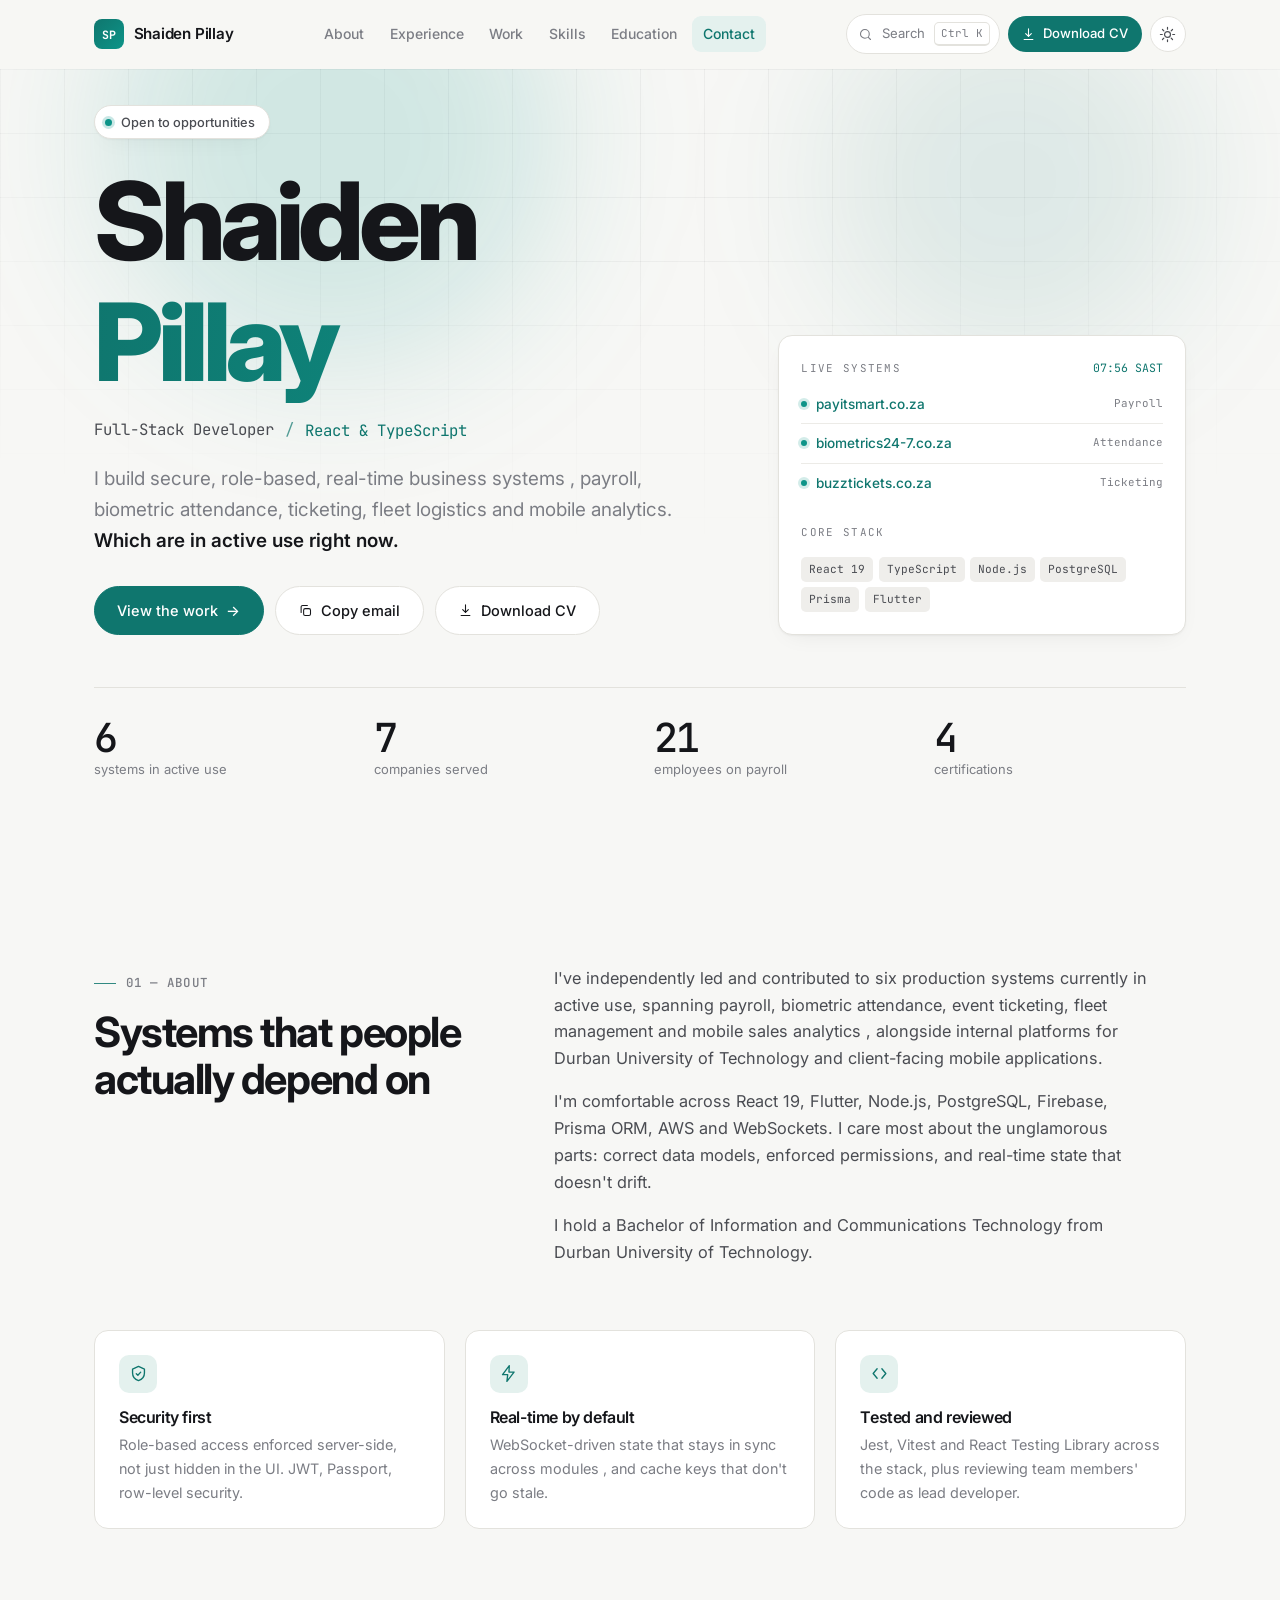
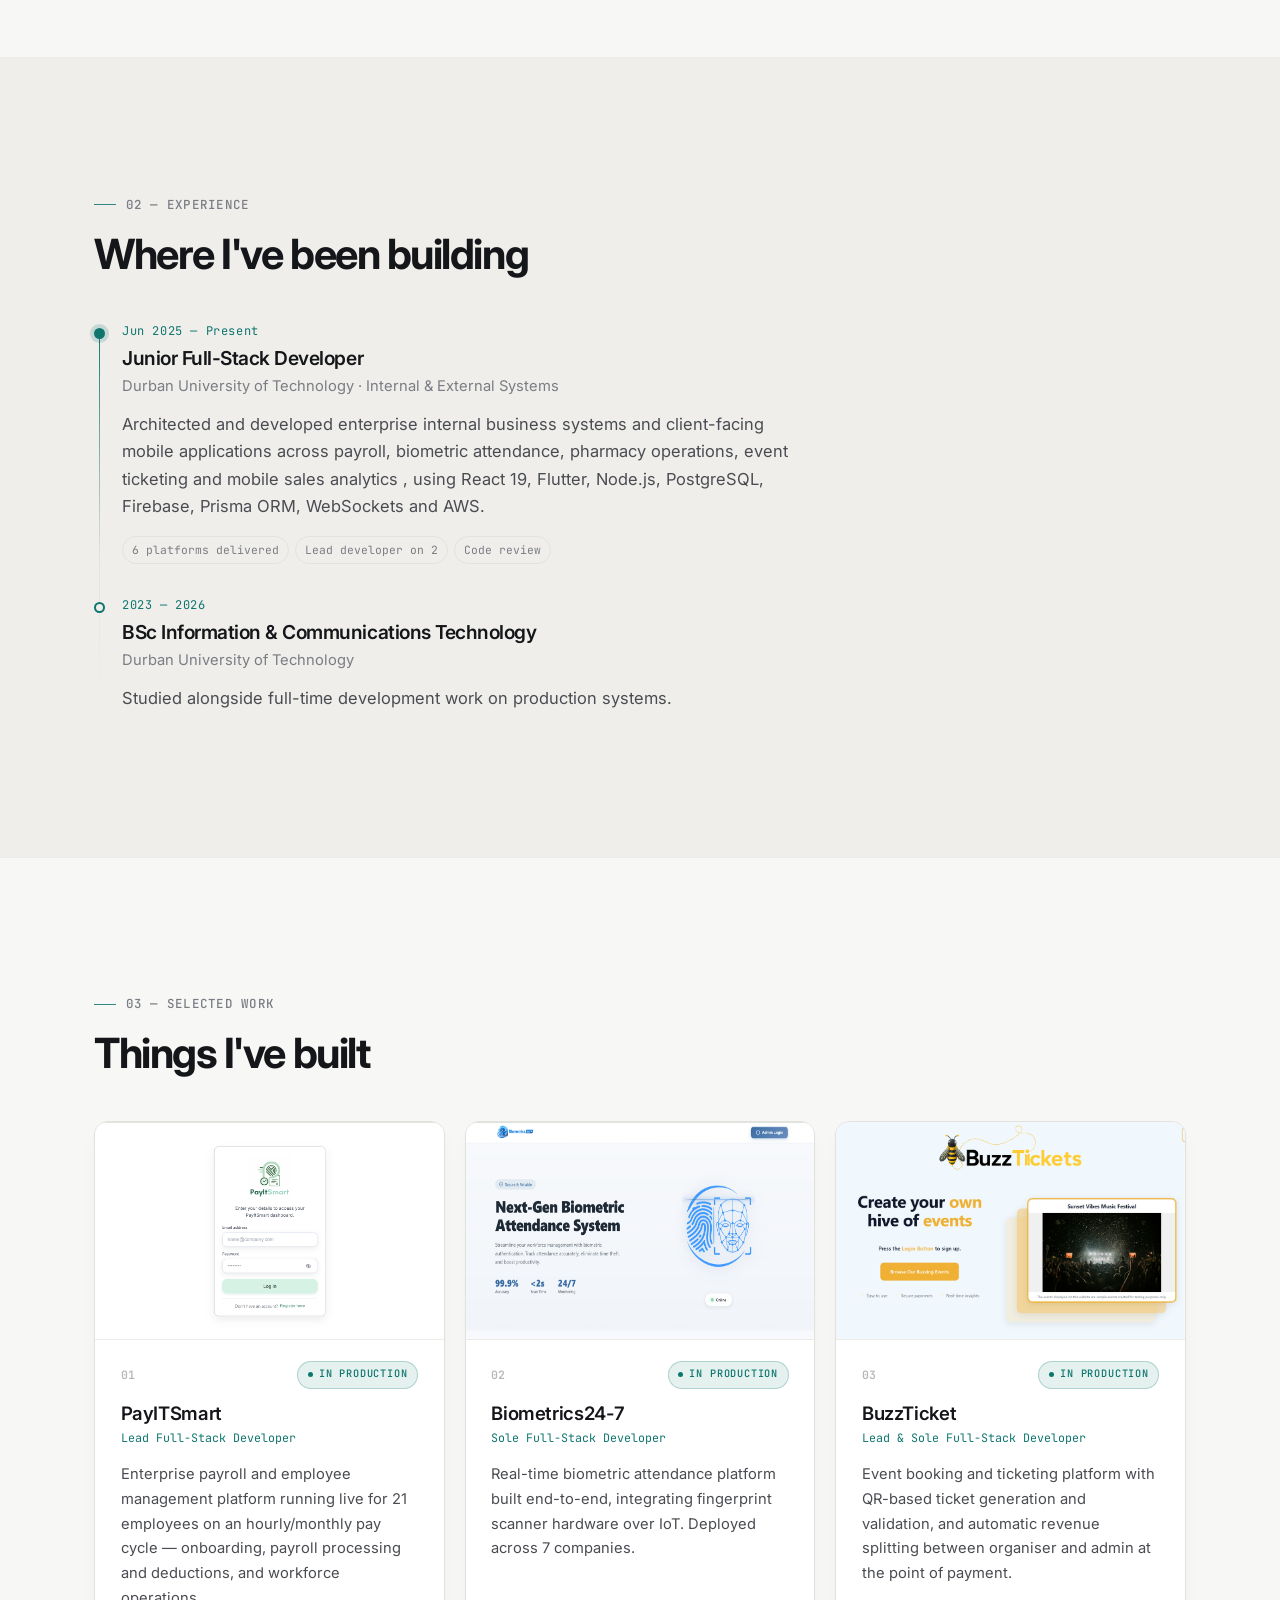
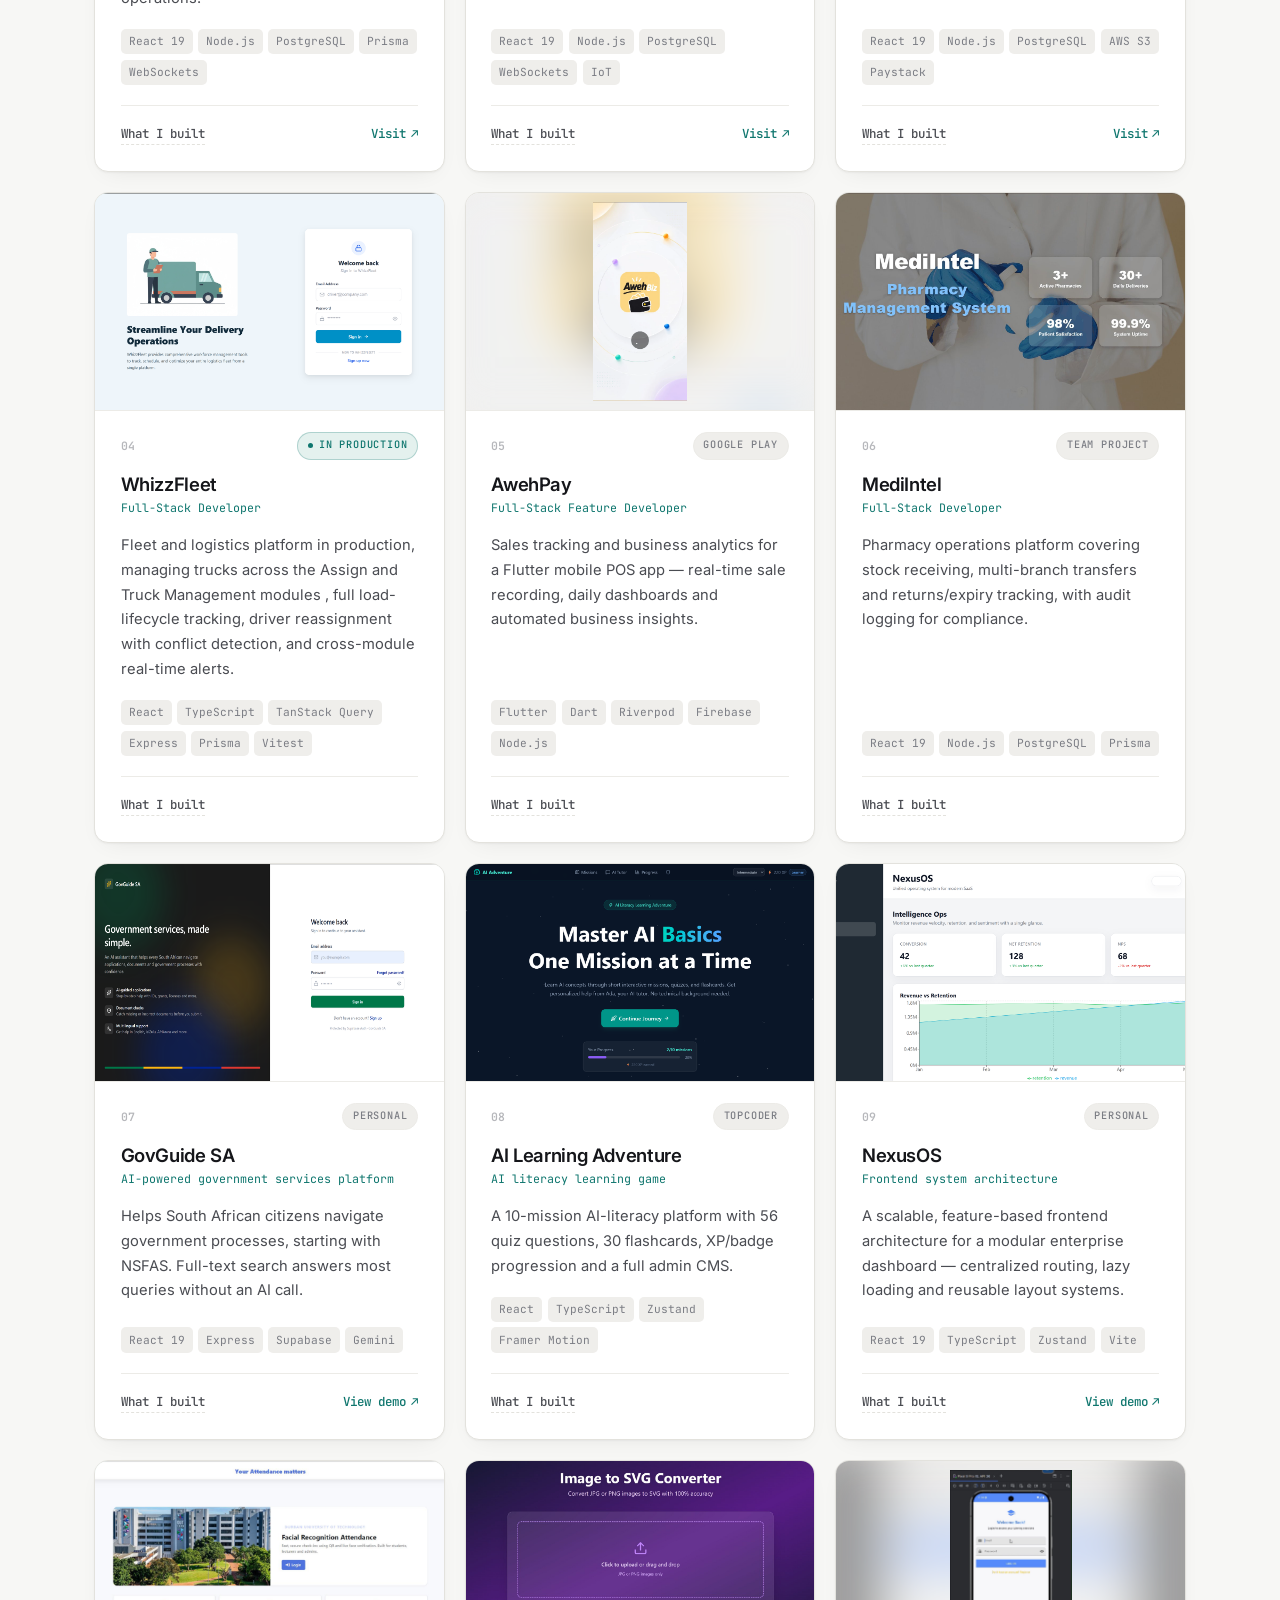
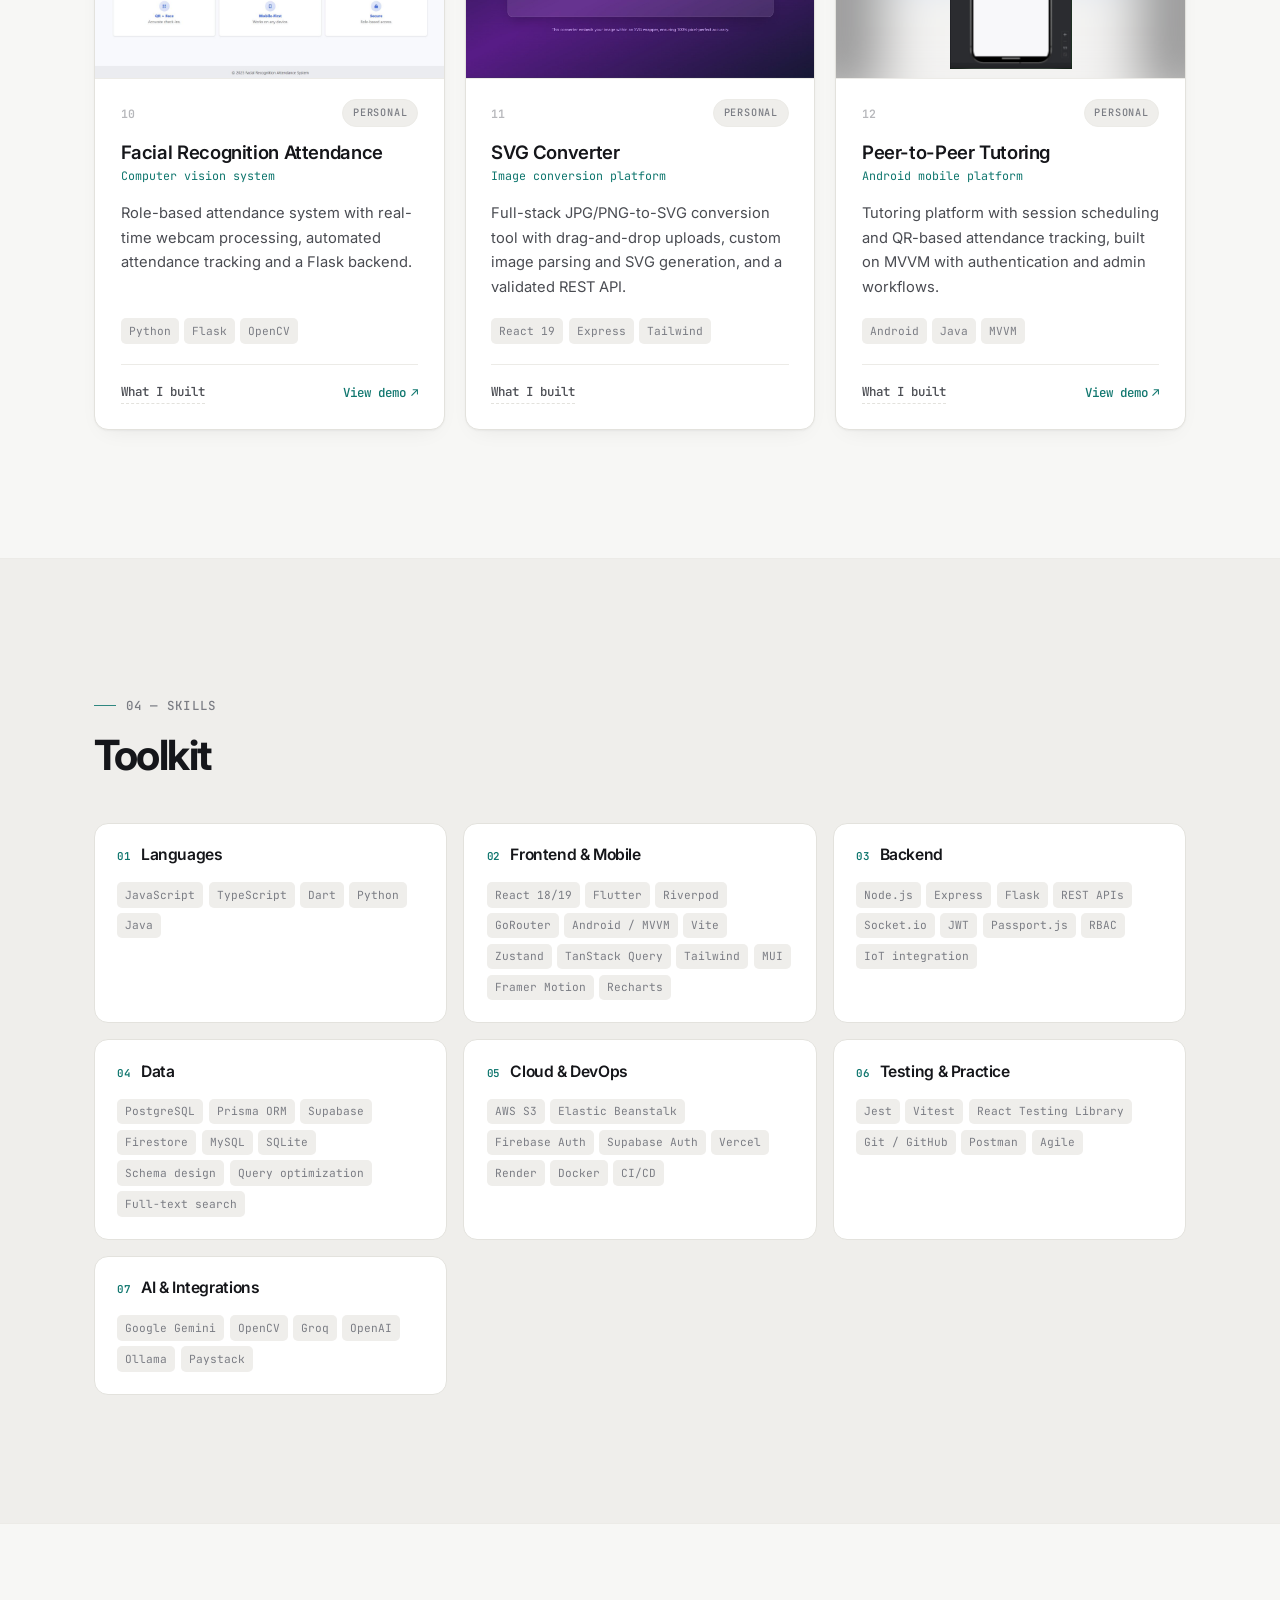
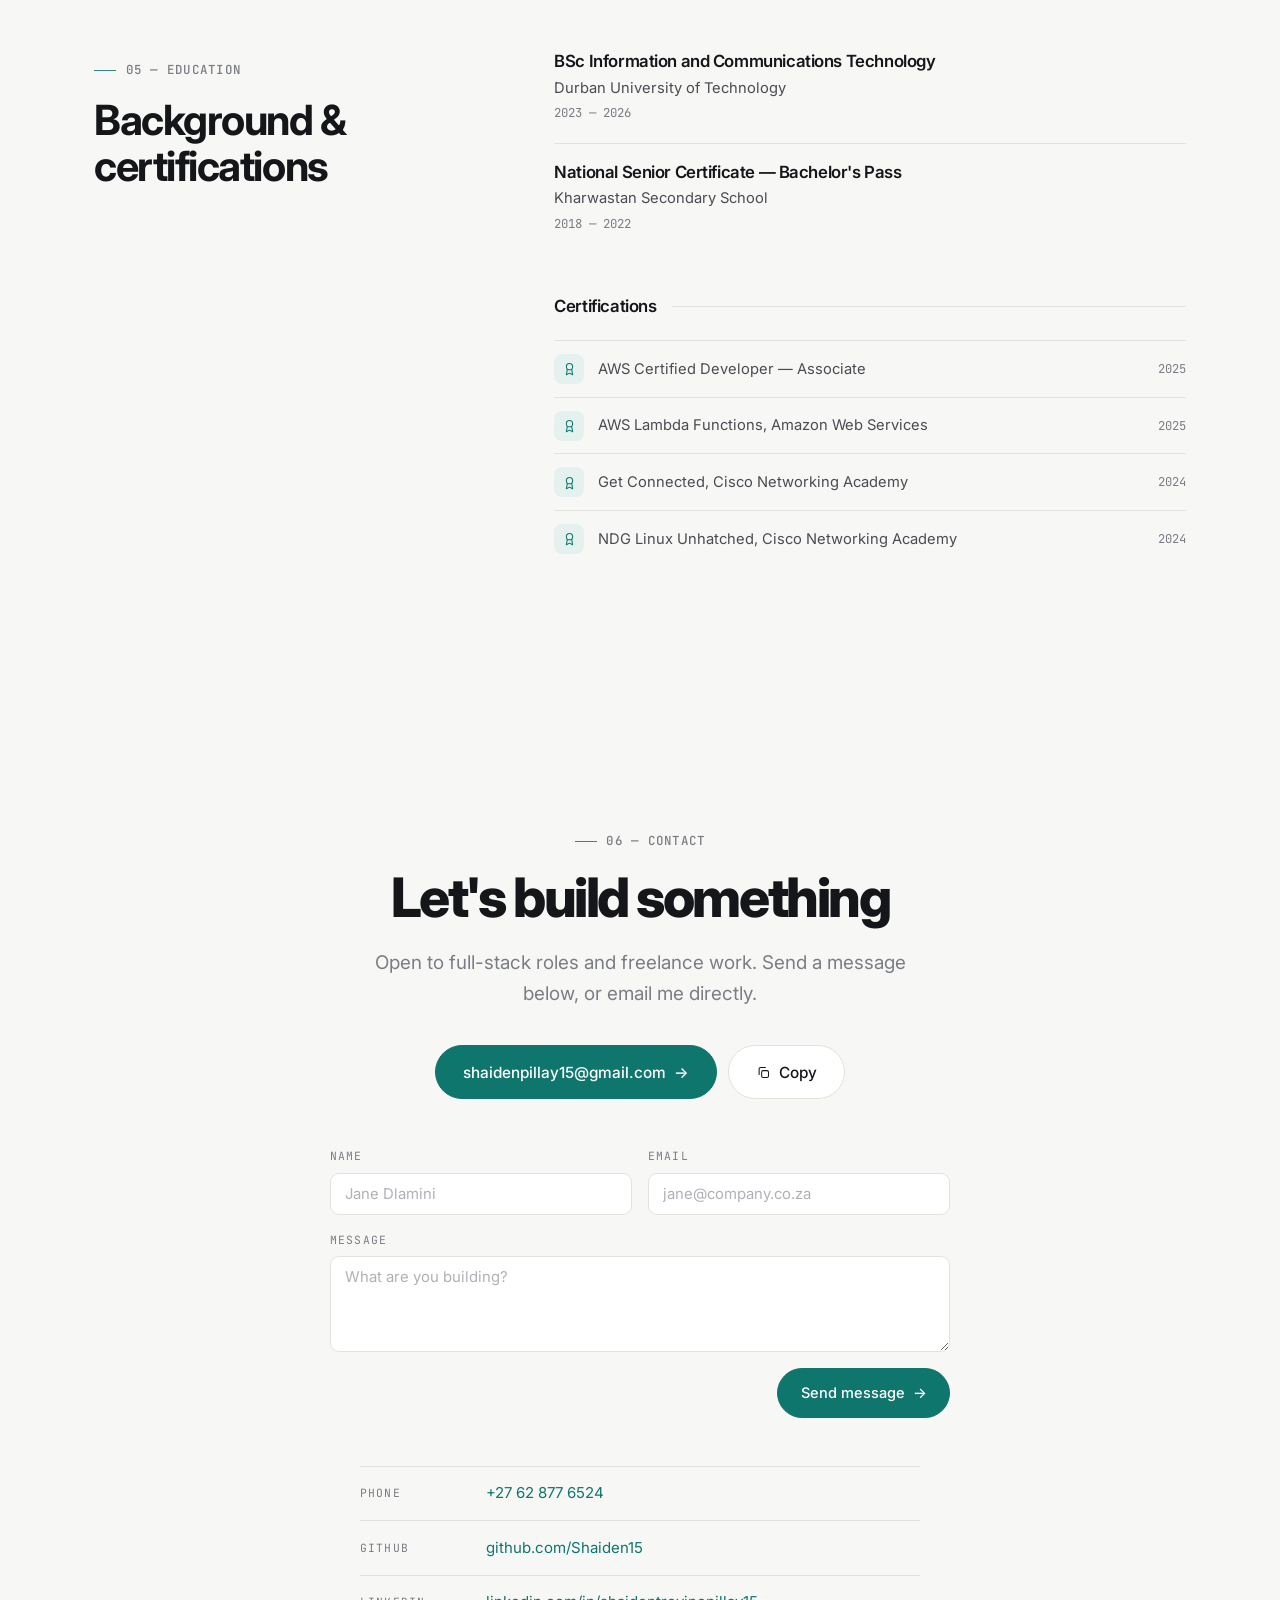
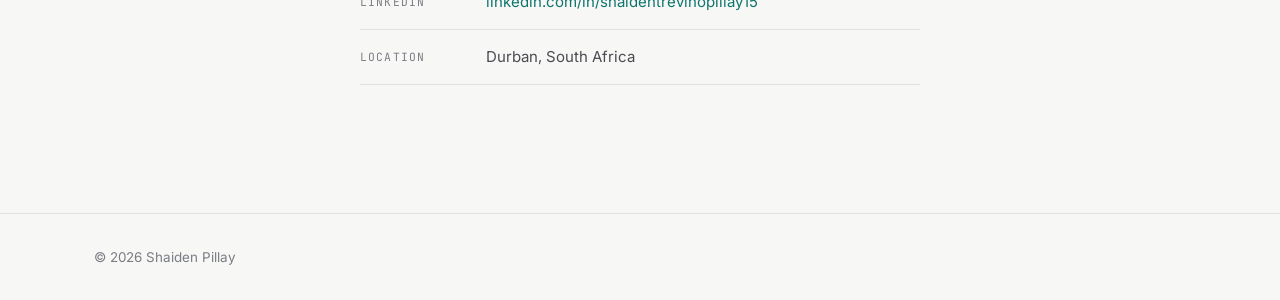
==== commit 295ccb20: "Modularize JS, split CSS, add shots & CV Break monolithic assets into modular pieces: remove css/sty" ====
--- a/index.html
+++ b/index.html
@@ -71,7 +71,23 @@
 <link rel="preconnect" href="https://fonts.googleapis.com">
 <link rel="preconnect" href="https://fonts.gstatic.com" crossorigin>
 <link href="https://fonts.googleapis.com/css2?family=Inter:wght@400;500;600;700;800&family=JetBrains+Mono:wght@400;500;600&display=swap" rel="stylesheet">
-<link rel="stylesheet" href="css/styles.css">
+<!-- Stylesheet partials. Order is the cascade — do not shuffle these.
+     Separate <link>s rather than @import so they download in parallel. -->
+<link rel="stylesheet" href="css/parts/tokens.css">
+<link rel="stylesheet" href="css/parts/base.css">
+<link rel="stylesheet" href="css/parts/header.css">
+<link rel="stylesheet" href="css/parts/hero.css">
+<link rel="stylesheet" href="css/parts/sections.css">
+<link rel="stylesheet" href="css/parts/cards.css">
+<link rel="stylesheet" href="css/parts/card-media.css">
+<link rel="stylesheet" href="css/parts/skills.css">
+<link rel="stylesheet" href="css/parts/buttons.css">
+<link rel="stylesheet" href="css/parts/contact.css">
+<link rel="stylesheet" href="css/parts/modal.css">
+<link rel="stylesheet" href="css/parts/architecture.css">
+<link rel="stylesheet" href="css/parts/palette.css">
+<link rel="stylesheet" href="css/parts/toast.css">
+<link rel="stylesheet" href="css/parts/motion.css">
 </head>
 <body>
 
@@ -103,6 +119,14 @@
         <span class="cmdk-hint">Search</span>
         <kbd>Ctrl K</kbd>
       </button>
+
+      <!-- `download` serves the file as-is rather than opening it in the
+           browser's PDF viewer -->
+      <a class="cv-btn" href="assets/Shaiden_Pillay_CV.pdf" download="Shaiden_Pillay_CV.pdf"
+         aria-label="Download CV as PDF">
+        <svg viewBox="0 0 24 24" aria-hidden="true"><path d="M12 3v12M7.5 10.5L12 15l4.5-4.5M5 20h14"/></svg>
+        <span class="cv-btn-text">Download CV</span>
+      </a>
 
       <button class="icon-btn" id="theme-toggle" type="button" aria-label="Toggle colour theme">
         <svg class="icon-sun" viewBox="0 0 24 24" aria-hidden="true"><circle cx="12" cy="12" r="4.2"/><path d="M12 2v2.6M12 19.4V22M2 12h2.6M19.4 12H22M4.9 4.9l1.9 1.9M17.2 17.2l1.9 1.9M19.1 4.9l-1.9 1.9M6.8 17.2l-1.9 1.9"/></svg>
@@ -181,8 +205,10 @@
             <svg class="btn-icon" viewBox="0 0 24 24" aria-hidden="true"><rect x="9" y="9" width="11" height="11" rx="2.5"/><path d="M5 15V6.5A2.5 2.5 0 017.5 4H15"/></svg>
             Copy email
           </button>
-          <!-- TODO: drop your PDF in /assets and uncomment -->
-          <!-- <a class="btn" href="assets/Shaiden_Pillay_CV.pdf" download>Download CV</a> -->
+          <a class="btn" href="assets/Shaiden_Pillay_CV.pdf" download="Shaiden_Pillay_CV.pdf">
+            <svg class="btn-icon" viewBox="0 0 24 24" aria-hidden="true"><path d="M12 3v12M7.5 10.5L12 15l4.5-4.5M5 20h14"/></svg>
+            Download CV
+          </a>
         </div>
       </div>
 
@@ -376,7 +402,7 @@
 
         <!-- Biometrics24-7 -->
         <article class="card" data-cat="production work" data-title="Biometrics24-7">
-          <div class="card-media" data-initials="B7">
+          <div class="card-media is-fill" data-initials="B7">
             <img src="assets/shots/biometrics24-7.png" alt="Biometrics24-7 screenshot" loading="lazy" decoding="async" width="640" height="400">
           </div>
           <div class="card-top">
@@ -468,7 +494,7 @@
 
         <!-- AwehPay -->
         <article class="card" data-cat="mobile work" data-title="AwehPay">
-          <div class="card-media" data-initials="A">
+          <div class="card-media is-contain" data-initials="A">
             <img src="assets/shots/awehpay.png" alt="AwehPay screenshot" loading="lazy" decoding="async" width="640" height="400">
           </div>
           <div class="card-top">
@@ -499,7 +525,8 @@
         <!-- MediIntel -->
         <article class="card" data-cat="work" data-title="MediIntel">
           <div class="card-media" data-initials="M">
-            <img src="assets/shots/mediintel.png" alt="MediIntel screenshot" loading="lazy" decoding="async" width="640" height="400">
+            <!-- JPEG, not PNG: this shot is photographic, so JPEG is a fifth the size -->
+            <img src="assets/shots/mediintel.jpg" alt="MediIntel screenshot" loading="lazy" decoding="async" width="640" height="400">
           </div>
           <div class="card-top">
             <span class="card-index" aria-hidden="true">06</span>
@@ -525,7 +552,7 @@
 
         <!-- GovGuide SA -->
         <article class="card" data-cat="personal ai" data-title="GovGuide SA">
-          <div class="card-media" data-initials="GS">
+          <div class="card-media is-fill" data-initials="GS">
             <img src="assets/shots/govguide-sa.png" alt="GovGuide SA screenshot" loading="lazy" decoding="async" width="640" height="400">
           </div>
           <div class="card-top">
@@ -628,7 +655,8 @@
         <!-- SVG Converter -->
         <article class="card" data-cat="personal" data-title="SVG Converter">
           <div class="card-media" data-initials="SC">
-            <img src="assets/shots/svg-converter.png" alt="SVG Converter screenshot" loading="lazy" decoding="async" width="640" height="400">
+            <!-- JPEG, not PNG: a smooth gradient, which PNG stores poorly -->
+            <img src="assets/shots/svg-converter.jpg" alt="SVG Converter screenshot" loading="lazy" decoding="async" width="640" height="400">
           </div>
           <div class="card-top">
             <span class="card-index" aria-hidden="true">11</span>
@@ -648,7 +676,7 @@
 
         <!-- Tutoring -->
         <article class="card" data-cat="personal mobile" data-title="Peer-to-Peer Tutoring">
-          <div class="card-media" data-initials="PT">
+          <div class="card-media is-contain" data-initials="PT">
             <img src="assets/shots/peer-to-peer-tutoring.png" alt="Peer-to-Peer Tutoring screenshot" loading="lazy" decoding="async" width="640" height="400">
           </div>
           <div class="card-top">
@@ -938,6 +966,6 @@
 <!-- ══ Toast ═══════════════════════════════════════════ -->
 <div class="toast" id="toast" role="status" aria-live="polite"></div>
 
-<script src="js/main.js"></script>
+<script type="module" src="js/main.js"></script>
 </body>
 </html>
--- a/css/parts/tokens.css
+++ b/css/parts/tokens.css
@@ -0,0 +1,66 @@
+/* Design tokens — every colour, font and scale.
+   Part of the Shaiden Pillay portfolio stylesheet.
+   Load order is fixed in index.html — the cascade depends on it. */
+
+/* ══ 1. Tokens ═══════════════════════════════════════════ */
+
+:root {
+  --bg:          #f7f7f5;
+  --bg-alt:      #efeeeb;
+  --surface:     #ffffff;
+  --surface-2:   #fafaf8;
+  --border:      #e3e2dd;
+  --border-soft: #ecebe7;
+  --text:        #15161a;
+  --text-2:      #4a4c52;
+  --text-muted:  #7b7d84;
+  --accent:      #0f766e;
+  --accent-2:    #0d9488;
+  --accent-soft: #e4f1ee;
+  --on-accent:   #ffffff;
+  --grid-line:   rgba(21,22,26,.045);
+  --orb-a:       rgba(13,148,136,.16);
+  --orb-b:       rgba(15,118,110,.10);
+  --scrim:       rgba(18,20,24,.45);
+  --shadow:      0 1px 2px rgba(20,20,25,.04), 0 8px 24px -12px rgba(20,20,25,.10);
+  --shadow-lift: 0 2px 4px rgba(20,20,25,.05), 0 18px 40px -18px rgba(20,20,25,.20);
+  --shadow-pop:  0 24px 70px -20px rgba(20,20,25,.35);
+
+  --font-sans: "Inter", system-ui, -apple-system, "Segoe UI", sans-serif;
+  --font-mono: "JetBrains Mono", ui-monospace, "SFMono-Regular", Menlo, monospace;
+
+  --fs-display: clamp(3rem, 10.5vw, 6.75rem);
+  --fs-h2:      clamp(1.75rem, 3.6vw, 2.6rem);
+  --fs-lead:    clamp(1.02rem, 1.5vw, 1.18rem);
+  --fs-meta:    .78rem;
+
+  --wrap: 1180px;
+  --radius: 14px;
+  --radius-sm: 9px;
+  --pad-section: clamp(4.5rem, 10vw, 8rem);
+  --ease: cubic-bezier(.22, .68, 0, 1);
+  --header-h: 68px;
+}
+
+[data-theme="dark"] {
+  --bg:          #0b0d0d;
+  --bg-alt:      #101313;
+  --surface:     #141818;
+  --surface-2:   #171c1b;
+  --border:      #262c2b;
+  --border-soft: #1e2423;
+  --text:        #edefee;
+  --text-2:      #b6bcba;
+  --text-muted:  #838b89;
+  --accent:      #5eead4;
+  --accent-2:    #2dd4bf;
+  --accent-soft: #122c27;
+  --on-accent:   #06100e;
+  --grid-line:   rgba(237,239,238,.035);
+  --orb-a:       rgba(45,212,191,.13);
+  --orb-b:       rgba(94,234,212,.07);
+  --scrim:       rgba(0,0,0,.66);
+  --shadow:      0 1px 2px rgba(0,0,0,.4), 0 10px 30px -14px rgba(0,0,0,.7);
+  --shadow-lift: 0 2px 6px rgba(0,0,0,.45), 0 24px 50px -20px rgba(0,0,0,.85);
+  --shadow-pop:  0 30px 80px -20px rgba(0,0,0,.9);
+}
--- a/css/parts/base.css
+++ b/css/parts/base.css
@@ -0,0 +1,104 @@
+/* Reset, typography, shared utilities.
+   Part of the Shaiden Pillay portfolio stylesheet.
+   Load order is fixed in index.html — the cascade depends on it. */
+
+/* ══ 2. Base ═════════════════════════════════════════════ */
+
+*, *::before, *::after { box-sizing: border-box; }
+
+html {
+  scroll-behavior: smooth;
+  -webkit-text-size-adjust: 100%;
+}
+
+/* Anchor landing position.
+   Each section carries a large decorative top padding (--pad-section). Left
+   alone, jumping to #experience would park that padding under the sticky
+   header and leave a dead band of empty space. Pulling the landing point back
+   by that same padding puts the heading itself just below the header, while
+   the padding still does its job during normal scrolling. */
+main > section[id] {
+  scroll-margin-top: calc(var(--header-h) + 1rem - var(--pad-section));
+}
+main > section.hero { scroll-margin-top: 0; }
+
+body {
+  margin: 0;
+  font-family: var(--font-sans);
+  font-size: 16.5px;
+  line-height: 1.65;
+  color: var(--text);
+  background: var(--bg);
+  -webkit-font-smoothing: antialiased;
+  text-rendering: optimizeLegibility;
+  transition: background .3s var(--ease), color .3s var(--ease);
+}
+body.is-locked { overflow: hidden; }
+
+h1, h2, h3 { margin: 0; line-height: 1.12; letter-spacing: -.025em; font-weight: 600; }
+p { margin: 0 0 1rem; }
+ul, ol, dl { margin: 0; padding: 0; list-style: none; }
+strong { font-weight: 600; color: var(--text); }
+a { color: var(--accent); text-decoration: none; }
+button { font: inherit; color: inherit; }
+
+code {
+  font-family: var(--font-mono);
+  font-size: .88em;
+  padding: .1em .35em;
+  border-radius: 4px;
+  background: var(--bg-alt);
+}
+
+kbd {
+  font-family: var(--font-mono);
+  font-size: .68rem;
+  padding: .12rem .38rem;
+  border: 1px solid var(--border);
+  border-bottom-width: 2px;
+  border-radius: 5px;
+  background: var(--surface);
+  color: var(--text-muted);
+  white-space: nowrap;
+}
+
+::selection { background: var(--accent); color: var(--on-accent); }
+
+:focus-visible { outline: 2px solid var(--accent-2); outline-offset: 3px; border-radius: 4px; }
+
+svg { width: 100%; height: 100%; fill: none; stroke: currentColor; stroke-width: 1.7; stroke-linecap: round; stroke-linejoin: round; }
+
+.wrap {
+  width: 100%;
+  max-width: var(--wrap);
+  margin-inline: auto;
+  padding-inline: clamp(1.25rem, 5vw, 2.75rem);
+}
+
+.skip-link {
+  position: absolute; left: -9999px; top: 0; z-index: 300;
+  background: var(--accent); color: var(--on-accent);
+  padding: .7rem 1.2rem; border-radius: 0 0 var(--radius-sm) 0;
+  font-size: .9rem; font-weight: 500;
+}
+.skip-link:focus { left: 0; }
+
+.eyebrow {
+  display: inline-flex; align-items: center; gap: .6rem;
+  font-family: var(--font-mono);
+  font-size: var(--fs-meta); font-weight: 500;
+  letter-spacing: .1em; text-transform: uppercase;
+  color: var(--text-muted);
+  margin: 0 0 1rem;
+}
+.eyebrow::before { content: ""; width: 22px; height: 1px; background: var(--accent); opacity: .85; }
+
+/* reading progress */
+.progress {
+  position: fixed; inset: 0 0 auto 0; z-index: 150;
+  height: 2px; background: transparent; pointer-events: none;
+}
+.progress span {
+  display: block; height: 100%; width: 0;
+  background: linear-gradient(90deg, var(--accent), var(--accent-2));
+}
--- a/css/parts/header.css
+++ b/css/parts/header.css
@@ -0,0 +1,144 @@
+/* Sticky header, primary nav, mobile drawer.
+   Part of the Shaiden Pillay portfolio stylesheet.
+   Load order is fixed in index.html — the cascade depends on it. */
+
+/* ══ 3. Header + nav ═════════════════════════════════════ */
+
+.site-header {
+  position: sticky; top: 0; z-index: 100;
+  background: color-mix(in srgb, var(--bg) 82%, transparent);
+  backdrop-filter: saturate(160%) blur(14px);
+  -webkit-backdrop-filter: saturate(160%) blur(14px);
+  border-bottom: 1px solid transparent;
+  transition: border-color .3s var(--ease);
+}
+.site-header.is-scrolled { border-bottom-color: var(--border); }
+
+.header-inner {
+  display: flex; align-items: center; justify-content: space-between;
+  gap: 1.25rem; height: var(--header-h);
+}
+
+.brand { display: flex; align-items: center; gap: .6rem; color: var(--text); }
+.brand-mark {
+  display: grid; place-items: center;
+  width: 30px; height: 30px;
+  border-radius: 8px;
+  background: linear-gradient(135deg, var(--accent), var(--accent-2));
+  color: var(--on-accent);
+  font-family: var(--font-mono);
+  font-size: .72rem; font-weight: 700; letter-spacing: -.02em;
+}
+.brand-text { font-weight: 600; font-size: .95rem; letter-spacing: -.015em; }
+
+.nav { display: flex; gap: .2rem; }
+.nav a {
+  padding: .4rem .7rem;
+  border-radius: var(--radius-sm);
+  font-size: .875rem; font-weight: 500;
+  color: var(--text-muted);
+  transition: color .2s var(--ease), background .2s var(--ease);
+}
+.nav a:hover { color: var(--text); background: var(--bg-alt); }
+.nav a.is-active { color: var(--accent); background: var(--accent-soft); }
+
+.header-actions { display: flex; align-items: center; gap: .5rem; }
+
+.cmdk-trigger {
+  display: flex; align-items: center; gap: .55rem;
+  padding: .4rem .55rem .4rem .7rem;
+  border: 1px solid var(--border);
+  border-radius: 999px;
+  background: var(--surface);
+  color: var(--text-muted);
+  font-size: .82rem;
+  cursor: pointer;
+  transition: border-color .2s var(--ease), color .2s var(--ease);
+}
+.cmdk-trigger:hover { border-color: var(--accent); color: var(--text); }
+.cmdk-trigger svg { width: 15px; height: 15px; }
+
+.icon-btn {
+  position: relative; flex-shrink: 0;
+  display: grid; place-items: center;
+  width: 36px; height: 36px;
+  border: 1px solid var(--border);
+  border-radius: 50%;
+  background: var(--surface);
+  color: var(--text-2);
+  cursor: pointer;
+  transition: border-color .2s var(--ease), color .2s var(--ease);
+}
+.icon-btn:hover { border-color: var(--accent); color: var(--accent); }
+.icon-btn svg { width: 17px; height: 17px; }
+
+/* sun / moon crossfade */
+#theme-toggle svg { position: absolute; transition: opacity .3s var(--ease), transform .4s var(--ease); }
+#theme-toggle .icon-moon { opacity: 0; transform: rotate(-60deg) scale(.6); }
+[data-theme="dark"] #theme-toggle .icon-sun { opacity: 0; transform: rotate(60deg) scale(.6); }
+[data-theme="dark"] #theme-toggle .icon-moon { opacity: 1; transform: none; }
+
+/* Download CV — the one action a recruiter is most likely to want, so it
+   carries the accent rather than sitting quiet like the icon buttons. */
+.cv-btn {
+  display: inline-flex; align-items: center; gap: .45rem;
+  flex-shrink: 0;
+  height: 36px;
+  padding: 0 .85rem;
+  border-radius: 999px;
+  background: var(--accent);
+  color: var(--on-accent);
+  font-size: .82rem; font-weight: 500;
+  white-space: nowrap;
+  transition: background .2s var(--ease), transform .2s var(--ease);
+}
+.cv-btn:hover { background: var(--accent-2); transform: translateY(-1px); }
+.cv-btn svg { width: 15px; height: 15px; flex-shrink: 0; }
+
+.menu-btn { display: none; }
+
+@media (max-width: 1040px) { .cmdk-hint, .cmdk-trigger kbd { display: none; }
+  .cmdk-trigger { padding: 0; width: 36px; height: 36px; justify-content: center; border-radius: 50%; }
+}
+@media (max-width: 900px) {
+  .nav { display: none; }
+  .menu-btn { display: grid; }
+  .brand-text { display: none; }
+  /* collapse to a circular icon so the header still fits */
+  .cv-btn-text { display: none; }
+  .cv-btn { padding: 0; width: 36px; height: 36px; justify-content: center; }
+}
+
+/* mobile drawer */
+.drawer { position: fixed; inset: 0; z-index: 190; }
+.drawer::before {
+  content: ""; position: absolute; inset: 0;
+  background: var(--scrim);
+  backdrop-filter: blur(3px);
+  animation: fade .25s var(--ease);
+}
+.drawer-panel {
+  position: absolute; inset: 0 0 0 auto;
+  width: min(320px, 84vw);
+  padding: 1.25rem;
+  background: var(--bg);
+  border-left: 1px solid var(--border);
+  display: flex; flex-direction: column;
+  animation: slide-in .35s var(--ease);
+}
+@keyframes fade { from { opacity: 0; } }
+@keyframes slide-in { from { transform: translateX(100%); } }
+
+.drawer-head { display: flex; align-items: center; justify-content: space-between; margin-bottom: 1.5rem; }
+.drawer-nav { display: flex; flex-direction: column; gap: .2rem; }
+.drawer-nav a {
+  display: flex; align-items: baseline; gap: .8rem;
+  padding: .8rem .6rem;
+  border-radius: var(--radius-sm);
+  color: var(--text);
+  font-size: 1.05rem; font-weight: 500;
+  border-bottom: 1px solid var(--border-soft);
+}
+.drawer-nav a span { font-family: var(--font-mono); font-size: .7rem; color: var(--accent); }
+.drawer-nav a:active { background: var(--bg-alt); }
+.drawer-cta { margin-top: auto; justify-content: center; }
--- a/css/parts/hero.css
+++ b/css/parts/hero.css
@@ -0,0 +1,154 @@
+/* Hero panel, stats, rotating role.
+   Part of the Shaiden Pillay portfolio stylesheet.
+   Load order is fixed in index.html — the cascade depends on it. */
+
+/* ══ 4. Hero ═════════════════════════════════════════════ */
+
+.hero { position: relative; overflow: hidden; padding-block: clamp(1.25rem, 3vw, 2.25rem) clamp(2.5rem, 5vw, 3.5rem); }
+
+.hero-bg { position: absolute; inset: 0; pointer-events: none; }
+.hero-grid {
+  position: absolute; inset: 0;
+  background-image:
+    linear-gradient(var(--grid-line) 1px, transparent 1px),
+    linear-gradient(90deg, var(--grid-line) 1px, transparent 1px);
+  background-size: 64px 64px;
+  mask-image: radial-gradient(120% 80% at 50% 0%, #000 30%, transparent 78%);
+  -webkit-mask-image: radial-gradient(120% 80% at 50% 0%, #000 30%, transparent 78%);
+}
+.orb { position: absolute; border-radius: 50%; filter: blur(70px); }
+.orb-a { width: 460px; height: 460px; top: -160px; left: 8%;  background: var(--orb-a); animation: drift 22s ease-in-out infinite; }
+.orb-b { width: 380px; height: 380px; top: -80px;  right: 6%; background: var(--orb-b); animation: drift 26s ease-in-out infinite reverse; }
+@keyframes drift {
+  0%, 100% { transform: translate(0, 0); }
+  50%      { transform: translate(28px, 26px); }
+}
+
+.hero-inner {
+  position: relative;
+  display: grid;
+  grid-template-columns: minmax(0, 1.5fr) minmax(0, 1fr);
+  gap: clamp(2rem, 6vw, 4.5rem);
+  align-items: end;
+  margin-bottom: clamp(2.25rem, 5vw, 3.25rem);
+}
+
+.pill {
+  display: inline-flex; align-items: center; gap: .55rem;
+  padding: .35rem .85rem .35rem .65rem;
+  border: 1px solid var(--border);
+  border-radius: 999px;
+  background: var(--surface);
+  font-size: .8rem; font-weight: 500;
+  color: var(--text-2);
+  margin-bottom: 1.35rem;
+  box-shadow: var(--shadow);
+}
+.pill-dot {
+  width: 7px; height: 7px; border-radius: 50%;
+  background: var(--accent-2);
+  box-shadow: 0 0 0 3px color-mix(in srgb, var(--accent-2) 22%, transparent);
+  animation: pulse 2.6s ease-in-out infinite;
+}
+@keyframes pulse { 0%, 100% { opacity: 1; } 50% { opacity: .4; } }
+
+.hero h1 { font-size: var(--fs-display); font-weight: 800; letter-spacing: -.05em; margin-bottom: .9rem; }
+.h1-line { display: block; }
+.h1-accent {
+  background: linear-gradient(100deg, var(--accent) 0%, var(--accent-2) 50%, var(--accent) 100%);
+  background-size: 220% 100%;
+  -webkit-background-clip: text; background-clip: text; color: transparent;
+  animation: shimmer 9s linear infinite;
+}
+@keyframes shimmer { to { background-position: 220% 0; } }
+
+.hero-role {
+  display: flex; align-items: center; flex-wrap: wrap;
+  font-family: var(--font-mono);
+  font-size: clamp(.85rem, 1.5vw, .98rem);
+  color: var(--text-2);
+  margin-bottom: 1.25rem;
+}
+.hero-role .sep { color: var(--accent); margin: 0 .7rem; opacity: .7; }
+
+/* vertical word rotator */
+.role-rotate { display: inline-block; height: 1.6em; overflow: hidden; }
+.rotate-track { display: flex; flex-direction: column; animation: rotate-words 12s infinite; }
+.rotate-track span { height: 1.6em; line-height: 1.6em; color: var(--accent); white-space: nowrap; }
+@keyframes rotate-words {
+  0%, 20%   { transform: translateY(0); }
+  25%, 45%  { transform: translateY(-1.6em); }
+  50%, 70%  { transform: translateY(-3.2em); }
+  75%, 95%  { transform: translateY(-4.8em); }
+  100%      { transform: translateY(0); }
+}
+
+.hero-blurb { max-width: 52ch; font-size: var(--fs-lead); color: var(--text-muted); margin-bottom: 1.85rem; }
+.hero-actions { display: flex; flex-wrap: wrap; gap: .7rem; }
+
+.hero-panel {
+  padding: 1.4rem;
+  background: var(--surface);
+  border: 1px solid var(--border);
+  border-radius: var(--radius);
+  box-shadow: var(--shadow);
+}
+.panel-top { display: flex; align-items: baseline; justify-content: space-between; gap: 1rem; }
+.panel-label {
+  display: block;
+  font-family: var(--font-mono);
+  font-size: .68rem; letter-spacing: .12em; text-transform: uppercase;
+  color: var(--text-muted);
+  margin-bottom: .9rem;
+}
+.panel-label-tight { margin-top: 1.4rem; }
+.panel-clock { font-family: var(--font-mono); font-size: .72rem; color: var(--accent); }
+
+.panel-list li {
+  display: grid;
+  grid-template-columns: auto minmax(0, 1fr) auto;
+  align-items: center; gap: .55rem;
+  padding: .5rem 0;
+  border-top: 1px solid var(--border-soft);
+  font-size: .85rem;
+}
+.panel-list li:first-child { border-top: none; padding-top: 0; }
+.panel-list .dot {
+  width: 6px; height: 6px; border-radius: 50%;
+  background: var(--accent-2);
+  box-shadow: 0 0 0 3px color-mix(in srgb, var(--accent-2) 18%, transparent);
+}
+.panel-list a {
+  font-weight: 500;
+  overflow: hidden; text-overflow: ellipsis; white-space: nowrap;
+}
+.panel-list a:hover { text-decoration: underline; text-underline-offset: 3px; }
+.panel-tag { font-family: var(--font-mono); font-size: .68rem; color: var(--text-muted); }
+
+.panel-stack { display: flex; flex-wrap: wrap; gap: .33rem; }
+.panel-stack li {
+  font-family: var(--font-mono); font-size: .7rem;
+  padding: .2rem .5rem; border-radius: 5px;
+  background: var(--bg-alt); color: var(--text-2);
+}
+
+@media (max-width: 940px) {
+  .hero-inner { grid-template-columns: 1fr; align-items: start; }
+  .hero-panel { max-width: 460px; }
+}
+
+.hero-stats {
+  position: relative;
+  display: grid; grid-template-columns: repeat(auto-fit, minmax(140px, 1fr));
+  gap: 1.75rem;
+  padding-top: 1.85rem;
+  border-top: 1px solid var(--border);
+}
+.hero-stats li { display: flex; flex-direction: column; gap: .1rem; }
+.hero-stats strong {
+  font-family: var(--font-mono);
+  font-size: clamp(1.85rem, 3.4vw, 2.5rem);
+  font-weight: 500; line-height: 1; letter-spacing: -.045em;
+  font-variant-numeric: tabular-nums;
+}
+.hero-stats span { font-size: .81rem; color: var(--text-muted); }
--- a/css/parts/sections.css
+++ b/css/parts/sections.css
@@ -0,0 +1,97 @@
+/* Section shells, about grid, experience timeline.
+   Part of the Shaiden Pillay portfolio stylesheet.
+   Load order is fixed in index.html — the cascade depends on it. */
+
+/* ══ 5. Sections, about, timeline ════════════════════════ */
+
+.section { padding-block: var(--pad-section); }
+.section-alt { background: var(--bg-alt); border-block: 1px solid var(--border-soft); }
+
+.section-head h2 {
+  font-size: var(--fs-h2); font-weight: 700;
+  letter-spacing: -.035em; max-width: 18ch;
+  text-wrap: balance;
+}
+
+.grid-2 {
+  display: grid;
+  grid-template-columns: minmax(0, .85fr) minmax(0, 1.4fr);
+  gap: clamp(2.25rem, 6vw, 5rem);
+  align-items: start;
+}
+@media (max-width: 880px) {
+  .grid-2 { grid-template-columns: 1fr; }
+  .section-head h2 { max-width: 24ch; }
+}
+
+.prose p { color: var(--text-2); max-width: 60ch; font-size: 1.02rem; }
+.prose p:last-child { margin-bottom: 0; }
+
+.subhead {
+  display: flex; align-items: center; gap: 1rem;
+  font-size: 1.05rem; font-weight: 600;
+  margin: 4rem 0 1.5rem;
+}
+.subhead::after { content: ""; flex: 1; height: 1px; background: var(--border); }
+.subhead-tight { margin-top: 2.75rem; }
+
+/* value cards */
+.values {
+  display: grid; grid-template-columns: repeat(auto-fit, minmax(250px, 1fr));
+  gap: 1.25rem;
+  margin-top: clamp(2.5rem, 6vw, 4rem);
+}
+.values li {
+  padding: 1.5rem;
+  background: var(--surface);
+  border: 1px solid var(--border);
+  border-radius: var(--radius);
+  transition: border-color .3s var(--ease), transform .3s var(--ease);
+}
+.values li:hover { border-color: color-mix(in srgb, var(--accent) 35%, var(--border)); transform: translateY(-3px); }
+.value-icon {
+  display: grid; place-items: center;
+  width: 38px; height: 38px;
+  border-radius: 10px;
+  background: var(--accent-soft);
+  color: var(--accent);
+  margin-bottom: 1rem;
+}
+.value-icon svg { width: 19px; height: 19px; }
+.values h3 { font-size: 1rem; margin-bottom: .4rem; }
+.values p { color: var(--text-muted); font-size: .9rem; margin: 0; }
+
+/* timeline */
+.timeline { position: relative; margin-top: 2.75rem; padding-left: 1.75rem; }
+.timeline::before {
+  content: ""; position: absolute; left: 5px; top: 8px; bottom: 8px;
+  width: 1px;
+  background: linear-gradient(var(--accent), var(--border) 60%, transparent);
+}
+.tl-item { position: relative; padding-bottom: 2rem; }
+.tl-item:last-child { padding-bottom: 0; }
+.tl-marker {
+  position: absolute; left: -1.75rem; top: 6px;
+  width: 11px; height: 11px; border-radius: 50%;
+  background: var(--bg-alt);
+  border: 2px solid var(--accent);
+}
+.tl-item:first-child .tl-marker {
+  background: var(--accent);
+  box-shadow: 0 0 0 4px color-mix(in srgb, var(--accent) 18%, transparent);
+}
+.tl-date {
+  font-family: var(--font-mono); font-size: .75rem;
+  letter-spacing: .05em; color: var(--accent);
+  margin-bottom: .4rem;
+}
+.tl-body h3 { font-size: 1.2rem; }
+.tl-org { color: var(--text-muted); font-size: .92rem; margin: .3rem 0 .8rem; }
+.tl-text { color: var(--text-2); max-width: 68ch; margin-bottom: 1rem; }
+.tl-tags { display: flex; flex-wrap: wrap; gap: .4rem; }
+.tl-tags li {
+  font-family: var(--font-mono); font-size: .71rem;
+  padding: .22rem .55rem; border-radius: 999px;
+  border: 1px solid var(--border);
+  color: var(--text-muted);
+}
--- a/css/parts/cards.css
+++ b/css/parts/cards.css
@@ -0,0 +1,132 @@
+/* Project grid, filter chips, card chrome.
+   Part of the Shaiden Pillay portfolio stylesheet.
+   Load order is fixed in index.html — the cascade depends on it. */
+
+/* ══ 6. Projects + filters ═══════════════════════════════ */
+
+.projects-head {
+  display: flex; flex-wrap: wrap; gap: 1.5rem 2rem;
+  align-items: flex-end; justify-content: space-between;
+}
+
+.filters { display: flex; flex-wrap: wrap; gap: .45rem; }
+.chip {
+  display: inline-flex; align-items: center; gap: .45rem;
+  padding: .42rem .85rem;
+  border: 1px solid var(--border);
+  border-radius: 999px;
+  background: var(--surface);
+  color: var(--text-2);
+  font-size: .82rem; font-weight: 500;
+  cursor: pointer;
+  transition: all .22s var(--ease);
+}
+.chip:hover { border-color: var(--accent); color: var(--text); }
+.chip.is-on { background: var(--accent); border-color: var(--accent); color: var(--on-accent); }
+.chip-n {
+  font-family: var(--font-mono); font-size: .68rem;
+  opacity: .6;
+}
+.chip.is-on .chip-n { opacity: .8; }
+
+.cards {
+  display: grid;
+  grid-template-columns: repeat(auto-fill, minmax(330px, 1fr));
+  gap: 1.25rem;
+  margin-top: 2.75rem;
+}
+
+.card {
+  position: relative;
+  display: flex; flex-direction: column;
+  padding: 1.6rem;
+  background: var(--surface);
+  border: 1px solid var(--border);
+  border-radius: var(--radius);
+  box-shadow: var(--shadow);
+  overflow: hidden;
+  transition: transform .35s var(--ease), box-shadow .35s var(--ease), border-color .35s var(--ease);
+}
+.card::after {
+  content: ""; position: absolute; inset: 0 auto auto 0;
+  height: 2px; width: 100%;
+  background: linear-gradient(90deg, var(--accent), var(--accent-2));
+  transform: scaleX(0); transform-origin: left;
+  transition: transform .45s var(--ease);
+}
+.card:hover {
+  transform: translateY(-4px);
+  border-color: color-mix(in srgb, var(--accent) 35%, var(--border));
+  box-shadow: var(--shadow-lift);
+}
+.card:hover::after { transform: scaleX(1); }
+
+/* filtered out */
+.card.is-hidden { display: none; }
+
+.card-top { display: flex; align-items: center; justify-content: space-between; gap: 1rem; margin-bottom: .9rem; }
+.card-index {
+  font-family: var(--font-mono);
+  font-size: .72rem; font-weight: 600;
+  color: var(--text-muted); opacity: .55;
+}
+.card h3 { font-size: 1.16rem; letter-spacing: -.02em; }
+.card-role { font-family: var(--font-mono); font-size: .73rem; color: var(--accent); margin: .3rem 0 .9rem; }
+.card-body { color: var(--text-2); font-size: .92rem; line-height: 1.68; flex: 1; margin-bottom: 0; }
+
+.badge {
+  flex-shrink: 0;
+  display: inline-flex; align-items: center; gap: .38rem;
+  font-family: var(--font-mono);
+  font-size: .64rem; font-weight: 500;
+  letter-spacing: .08em; text-transform: uppercase;
+  padding: .28rem .6rem; border-radius: 999px;
+  background: var(--bg-alt);
+  border: 1px solid var(--border-soft);
+  color: var(--text-muted);
+  white-space: nowrap;
+}
+.badge-live {
+  background: var(--accent-soft);
+  border-color: color-mix(in srgb, var(--accent) 25%, transparent);
+  color: var(--accent);
+}
+.badge-dot {
+  width: 5px; height: 5px; border-radius: 50%;
+  background: currentColor;
+  animation: pulse 2.4s ease-in-out infinite;
+}
+
+.tags { display: flex; flex-wrap: wrap; gap: .33rem; margin-top: 1.15rem; }
+.tags li {
+  font-family: var(--font-mono); font-size: .7rem;
+  padding: .22rem .5rem; border-radius: 5px;
+  background: var(--bg-alt); color: var(--text-muted);
+  transition: color .2s var(--ease);
+}
+.card:hover .tags li { color: var(--text-2); }
+
+.card-foot {
+  display: flex; align-items: center; justify-content: space-between;
+  gap: 1rem; margin-top: 1.25rem;
+  padding-top: 1.1rem;
+  border-top: 1px solid var(--border-soft);
+}
+.link-btn {
+  border: 0; background: none; padding: 0; cursor: pointer;
+  font-family: var(--font-mono); font-size: .78rem; font-weight: 500;
+  color: var(--text-2);
+  border-bottom: 1px dashed var(--border);
+  transition: color .2s var(--ease), border-color .2s var(--ease);
+}
+.link-btn:hover { color: var(--accent); border-color: var(--accent); }
+.card-link {
+  display: inline-flex; align-items: center; gap: .3rem;
+  font-family: var(--font-mono); font-size: .78rem; font-weight: 500;
+}
+.card-link:hover { text-decoration: underline; text-underline-offset: 4px; }
+
+.empty-state {
+  margin-top: 3rem; text-align: center;
+  color: var(--text-muted); font-size: .95rem;
+}
--- a/css/parts/card-media.css
+++ b/css/parts/card-media.css
@@ -0,0 +1,124 @@
+/* Screenshot slots and their initials placeholder.
+   Part of the Shaiden Pillay portfolio stylesheet.
+   Load order is fixed in index.html — the cascade depends on it. */
+
+/* ══ 11. Card media (screenshots) ════════════════════════ */
+
+.card-media {
+  position: relative;
+  margin: -1.6rem -1.6rem 1.3rem;
+  aspect-ratio: 16 / 10;
+  overflow: hidden;
+  background: linear-gradient(135deg, var(--accent-soft), var(--bg-alt));
+  border-bottom: 1px solid var(--border-soft);
+}
+/* placeholder shown until a real screenshot is dropped in */
+.card-media::after {
+  content: attr(data-initials);
+  position: absolute; inset: 0;
+  display: grid; place-items: center;
+  font-family: var(--font-mono);
+  font-size: 2.6rem; font-weight: 600;
+  letter-spacing: -.04em;
+  color: var(--accent);
+  opacity: .28;
+}
+.card-media img {
+  position: relative; z-index: 1;
+  width: 100%; height: 100%;
+  object-fit: cover; object-position: top center;
+  display: block;
+  /* Hidden until JS confirms the file actually loaded, so a screenshot that
+     has not been added yet never flashes a broken-image icon. */
+  opacity: 0;
+  color: transparent;
+  transition: opacity .4s var(--ease), transform .6s var(--ease);
+}
+.card-media.has-shot img { opacity: 1; }
+.card-media.no-shot img { display: none; }
+.card-media.has-shot { cursor: zoom-in; }
+.card:hover .card-media.has-shot img { transform: scale(1.04); }
+
+/* Once a real screenshot is in, the initials placeholder must go. Under
+   `cover` the image hid it anyway, but `.is-contain` leaves gaps it would
+   show through. */
+.card-media.has-shot::after { content: none; }
+
+/* Stretch the whole screenshot across the slot.
+
+   Shows every pixel with no crop and no letterbox, at the cost of distorting
+   the aspect ratio — these shots are roughly 1.97 wide against a 1.6 slot, so
+   they stretch about 23% vertically. Use only where that reads acceptably;
+   `.is-contain` is the undistorted alternative. */
+.card-media.is-fill img {
+  object-fit: fill;
+  padding: 0;
+}
+.card:hover .card-media.is-fill img { transform: none; }
+
+/* Fit the whole screenshot into the slot rather than cropping it.
+
+   For portrait mobile captures, where stretching to fill would distort them
+   beyond recognition. The slot stays 16/10 so the grid keeps its rhythm — the
+   image is letterboxed inside it. */
+.card-media.is-contain {
+  background: var(--bg-alt);
+}
+.card-media.is-contain img {
+  object-fit: contain;
+  object-position: center;
+  padding: .55rem;
+}
+/* the hover zoom would crop exactly what contain just made room for */
+.card:hover .card-media.is-contain img { transform: none; }
+
+/* Fill the letterbox with a blurred copy of the shot.
+
+   A portrait phone capture in a 16/10 slot covers barely a third of it, and
+   the bare ground reads as a mistake. The blurred fill sits behind the image
+   (which carries z-index 1) and comes from --shot, set per card in the
+   markup. Scaled up so the blur's soft edge never shows. */
+.card-media.is-contain.has-shot::after {
+  content: "";
+  position: absolute; inset: 0;
+  background-image: var(--shot);
+  background-size: cover;
+  background-position: center;
+  filter: blur(22px) saturate(1.25);
+  transform: scale(1.2);
+  opacity: .45;
+}
+[data-theme="dark"] .card-media.is-contain.has-shot::after { opacity: .3; }
+
+@media (prefers-reduced-motion: reduce) {
+  .card-media.is-contain.has-shot::after { filter: blur(22px); }
+}
+
+.card-media.has-shot::before {
+  content: "";
+  position: absolute; inset: 0; z-index: 2;
+  background: linear-gradient(to top, rgba(0,0,0,.28), transparent 45%);
+  opacity: 0; transition: opacity .35s var(--ease);
+}
+.card:hover .card-media.has-shot::before { opacity: 1; }
+
+/* lightbox */
+.lightbox {
+  width: min(1100px, calc(100vw - 2rem));
+  max-height: calc(100vh - 4rem);
+  margin: auto;
+  background: transparent;
+  overflow: visible;
+}
+.lightbox[open] {
+  display: flex; flex-direction: column; align-items: center; gap: .9rem;
+  animation: pop .28s var(--ease);
+}
+.lightbox img {
+  max-width: 100%; max-height: 78vh;
+  border-radius: var(--radius);
+  border: 1px solid var(--border);
+  box-shadow: var(--shadow-pop);
+}
+.lightbox-cap { font-family: var(--font-mono); font-size: .8rem; color: var(--text-muted); margin: 0; }
+.lightbox-close { position: absolute; top: -14px; right: -14px; z-index: 3; background: var(--surface); }
--- a/css/parts/skills.css
+++ b/css/parts/skills.css
@@ -0,0 +1,76 @@
+/* Skills grid, education list, certifications.
+   Part of the Shaiden Pillay portfolio stylesheet.
+   Load order is fixed in index.html — the cascade depends on it. */
+
+/* ══ 7. Skills, education, contact ═══════════════════════ */
+
+.skill-grid {
+  display: grid; grid-template-columns: repeat(auto-fit, minmax(300px, 1fr));
+  gap: 1rem; margin-top: 2.75rem;
+}
+.skill-card {
+  padding: 1.4rem;
+  background: var(--surface);
+  border: 1px solid var(--border);
+  border-radius: var(--radius);
+  transition: border-color .3s var(--ease);
+}
+.skill-card:hover { border-color: color-mix(in srgb, var(--accent) 30%, var(--border)); }
+.skill-card h3 {
+  display: flex; align-items: baseline; gap: .65rem;
+  font-size: .98rem; margin-bottom: .3rem;
+}
+.skill-num { font-family: var(--font-mono); font-size: .68rem; color: var(--accent); }
+
+.edu { padding: 1.2rem 0; border-top: 1px solid var(--border); }
+.edu:first-child { border-top: none; padding-top: 0; }
+.edu h3 { font-size: 1.05rem; }
+.edu-org { color: var(--text-2); font-size: .92rem; margin: .3rem 0 0; }
+.edu-date { font-family: var(--font-mono); font-size: .77rem; color: var(--text-muted); margin: .2rem 0 0; }
+
+.certs li {
+  display: grid;
+  grid-template-columns: auto minmax(0, 1fr) auto;
+  align-items: center; gap: .85rem;
+  padding: .8rem 0;
+  border-top: 1px solid var(--border);
+  font-size: .92rem; color: var(--text-2);
+}
+.cert-icon {
+  display: grid; place-items: center;
+  width: 30px; height: 30px; border-radius: 8px;
+  background: var(--accent-soft); color: var(--accent);
+}
+.cert-icon svg { width: 15px; height: 15px; }
+.cert-year { font-family: var(--font-mono); font-size: .76rem; color: var(--text-muted); }
+
+.section-contact { position: relative; overflow: hidden; text-align: center; }
+.contact-glow {
+  position: absolute; inset: auto 0 -40% 0; height: 420px;
+  background: radial-gradient(50% 60% at 50% 100%, var(--orb-a), transparent 70%);
+  pointer-events: none;
+}
+.section-contact .wrap { position: relative; }
+.section-contact .eyebrow { justify-content: center; }
+.section-contact h2 {
+  font-size: clamp(2rem, 5.5vw, 3.4rem); font-weight: 800;
+  letter-spacing: -.045em; margin-bottom: 1.15rem;
+}
+.contact-blurb { color: var(--text-muted); font-size: var(--fs-lead); max-width: 46ch; margin: 0 auto 2.25rem; }
+.contact-actions { display: flex; flex-wrap: wrap; gap: .7rem; justify-content: center; margin-bottom: 3rem; }
+
+.contact-list { max-width: 560px; margin-inline: auto; border-top: 1px solid var(--border); text-align: left; }
+.contact-list li {
+  display: grid; grid-template-columns: 110px minmax(0, 1fr);
+  gap: 1rem; padding: .9rem 0;
+  border-bottom: 1px solid var(--border);
+  font-size: .94rem;
+}
+.contact-list li > span:first-child {
+  font-family: var(--font-mono); font-size: .71rem;
+  text-transform: uppercase; letter-spacing: .1em;
+  color: var(--text-muted); align-self: center;
+}
+.contact-list a:hover { text-decoration: underline; text-underline-offset: 4px; }
+.contact-list .plain { color: var(--text-2); }
+@media (max-width: 520px) { .contact-list li { grid-template-columns: 1fr; gap: .1rem; } }
--- a/css/parts/buttons.css
+++ b/css/parts/buttons.css
@@ -0,0 +1,60 @@
+/* Buttons, icon buttons, site footer.
+   Part of the Shaiden Pillay portfolio stylesheet.
+   Load order is fixed in index.html — the cascade depends on it. */
+
+/* ══ 8. Buttons + footer ═════════════════════════════════ */
+
+.btn {
+  display: inline-flex; align-items: center; gap: .5rem;
+  padding: .72rem 1.4rem;
+  border: 1px solid var(--border);
+  border-radius: 999px;
+  background: var(--surface);
+  color: var(--text);
+  font-size: .91rem; font-weight: 500;
+  cursor: pointer;
+  transition: transform .25s var(--ease), border-color .25s var(--ease),
+              box-shadow .25s var(--ease), background .25s var(--ease);
+}
+.btn:hover {
+  border-color: color-mix(in srgb, var(--accent) 45%, var(--border));
+  transform: translateY(-2px);
+  box-shadow: var(--shadow);
+}
+.btn-lg { padding: .85rem 1.7rem; font-size: .96rem; }
+.btn-icon { width: 15px; height: 15px; }
+.btn-arrow { transition: transform .25s var(--ease); }
+.btn:hover .btn-arrow { transform: translateX(3px); }
+
+.btn-primary { background: var(--accent); border-color: var(--accent); color: var(--on-accent); }
+.btn-primary:hover {
+  background: var(--accent-2); border-color: var(--accent-2);
+  box-shadow: 0 10px 28px -10px color-mix(in srgb, var(--accent) 65%, transparent);
+}
+
+.site-footer { border-top: 1px solid var(--border); padding-block: 2rem; }
+.footer-inner {
+  display: flex; flex-wrap: wrap; gap: .5rem 1.5rem;
+  justify-content: space-between; align-items: center;
+  font-size: .84rem; color: var(--text-muted);
+}
+.footer-inner p { margin: 0; }
+
+/* back to top */
+.to-top {
+  position: fixed; right: clamp(1rem, 3vw, 2rem); bottom: clamp(1rem, 3vw, 2rem);
+  z-index: 90;
+  display: grid; place-items: center;
+  width: 42px; height: 42px;
+  border: 1px solid var(--border);
+  border-radius: 50%;
+  background: var(--surface);
+  color: var(--text-2);
+  cursor: pointer;
+  box-shadow: var(--shadow);
+  opacity: 0; visibility: hidden; transform: translateY(10px);
+  transition: opacity .3s var(--ease), transform .3s var(--ease), visibility .3s, color .2s, border-color .2s;
+}
+.to-top.is-on { opacity: 1; visibility: visible; transform: none; }
+.to-top:hover { color: var(--accent); border-color: var(--accent); }
+.to-top svg { width: 17px; height: 17px; }
--- a/css/parts/contact.css
+++ b/css/parts/contact.css
@@ -0,0 +1,54 @@
+/* Contact section and the enquiry form.
+   Part of the Shaiden Pillay portfolio stylesheet.
+   Load order is fixed in index.html — the cascade depends on it. */
+
+/* ══ 13. Contact form ═══════════════════════════════════ */
+
+/* form */
+.contact-form {
+  display: grid; grid-template-columns: repeat(2, minmax(0, 1fr));
+  gap: 1rem;
+  max-width: 620px;
+  margin: 0 auto 3rem;
+  text-align: left;
+}
+.field { display: flex; flex-direction: column; gap: .4rem; }
+.field-wide { grid-column: 1 / -1; }
+.field label {
+  font-family: var(--font-mono); font-size: .71rem;
+  text-transform: uppercase; letter-spacing: .1em;
+  color: var(--text-muted);
+}
+.field input, .field textarea {
+  width: 100%;
+  padding: .7rem .9rem;
+  border: 1px solid var(--border);
+  border-radius: var(--radius-sm);
+  background: var(--surface);
+  color: var(--text);
+  font-family: inherit; font-size: .93rem;
+  resize: vertical;
+  transition: border-color .2s var(--ease), box-shadow .2s var(--ease);
+}
+.field input::placeholder, .field textarea::placeholder { color: var(--text-muted); opacity: .6; }
+.field input:focus, .field textarea:focus {
+  outline: none;
+  border-color: var(--accent);
+  box-shadow: 0 0 0 3px color-mix(in srgb, var(--accent) 16%, transparent);
+}
+.field input:user-invalid, .field textarea:user-invalid { border-color: #d9544d; }
+
+/* honeypot — hidden from people, reachable by bots */
+.hp { position: absolute; left: -9999px; width: 1px; height: 1px; overflow: hidden; }
+
+.form-foot {
+  grid-column: 1 / -1;
+  display: flex; align-items: center; justify-content: space-between;
+  gap: 1rem; flex-wrap: wrap;
+}
+.form-note { margin: 0; font-size: .84rem; color: var(--text-muted); }
+.form-note.is-ok { color: var(--accent); }
+.form-note.is-bad { color: #d9544d; }
+#cf-submit[aria-busy="true"] { opacity: .6; pointer-events: none; }
+
+@media (max-width: 560px) { .contact-form { grid-template-columns: 1fr; } }
--- a/css/parts/modal.css
+++ b/css/parts/modal.css
@@ -0,0 +1,115 @@
+/* Project detail dialog, view toggle, shortcuts panel.
+   Part of the Shaiden Pillay portfolio stylesheet.
+   Load order is fixed in index.html — the cascade depends on it. */
+
+/* ══ 9. Overlays ═════════════════════════════════════════ */
+
+dialog { border: 0; padding: 0; color: var(--text); }
+dialog::backdrop { background: var(--scrim); backdrop-filter: blur(4px); }
+
+/* project detail */
+.modal {
+  width: min(680px, calc(100vw - 2rem));
+  max-height: min(82vh, 780px);
+  margin: auto;
+  background: var(--surface);
+  border: 1px solid var(--border);
+  border-radius: var(--radius);
+  box-shadow: var(--shadow-pop);
+  overflow: hidden;
+}
+.modal[open] { display: flex; flex-direction: column; animation: pop .28s var(--ease); }
+@keyframes pop { from { opacity: 0; transform: translateY(14px) scale(.98); } }
+
+.modal-head {
+  display: flex; align-items: flex-start; justify-content: space-between; gap: 1.5rem;
+  padding: 1.6rem 1.6rem 1.2rem;
+  border-bottom: 1px solid var(--border-soft);
+}
+.modal-eyebrow {
+  font-family: var(--font-mono); font-size: .73rem;
+  color: var(--accent); margin-bottom: .4rem;
+}
+.modal-head h2 { font-size: 1.5rem; letter-spacing: -.03em; }
+
+/* toolbar: view toggle + download */
+.modal-toolbar {
+  display: flex; align-items: center; justify-content: space-between;
+  padding: .65rem 1.6rem;
+  border-bottom: 1px solid var(--border-soft);
+  background: var(--surface-2);
+  gap: 1rem;
+  flex-shrink: 0;
+}
+.view-toggle {
+  display: flex;
+  background: var(--bg-alt);
+  border: 1px solid var(--border);
+  border-radius: 999px;
+  padding: 3px;
+  gap: 2px;
+  min-width: 0;
+  overflow-x: auto;
+  scrollbar-width: none;
+}
+.view-toggle::-webkit-scrollbar { display: none; }
+.view-btn {
+  padding: .3rem .75rem;
+  border: 0; background: none; cursor: pointer;
+  border-radius: 999px;
+  font-size: .78rem; font-weight: 500;
+  color: var(--text-muted);
+  white-space: nowrap;
+  transition: background .18s var(--ease), color .18s var(--ease);
+}
+.view-btn.is-active { background: var(--surface); color: var(--text); box-shadow: var(--shadow); }
+.dl-btn {
+  display: inline-flex; align-items: center; gap: .4rem;
+  padding: .32rem .7rem;
+  border: 1px solid var(--border);
+  border-radius: 999px;
+  background: var(--surface);
+  font-size: .78rem; font-weight: 500;
+  color: var(--text-muted); cursor: pointer;
+  transition: color .18s var(--ease), border-color .18s var(--ease);
+}
+.dl-btn svg { width: 13px; height: 13px; flex-shrink: 0; }
+.dl-btn:hover { color: var(--accent); border-color: var(--accent); }
+
+.modal-body { padding: 1.4rem 1.6rem; overflow-y: auto; flex: 1; }
+
+/* bullet list */
+.detail-list { display: flex; flex-direction: column; gap: .9rem; }
+.detail-list li {
+  position: relative; padding-left: 1.4rem;
+  color: var(--text-2); font-size: .93rem; line-height: 1.7;
+}
+.detail-list li::before {
+  content: ""; position: absolute; left: 0; top: .65em;
+  width: 6px; height: 6px; border-radius: 50%;
+  background: var(--accent);
+}
+
+.modal-foot {
+  display: flex; align-items: center; justify-content: space-between;
+  gap: 1rem; flex-wrap: wrap;
+  padding: 1.1rem 1.6rem;
+  border-top: 1px solid var(--border-soft);
+  background: var(--surface-2);
+}
+.modal-foot .tags { margin: 0; }
+
+/* ══ 14. Shortcuts panel ═════════════════════════════════ */
+
+.shortcuts { width: min(460px, calc(100vw - 2rem)); }
+.sc-list { display: flex; flex-direction: column; }
+.sc-list > div {
+  display: flex; align-items: center; justify-content: space-between;
+  gap: 1.5rem;
+  padding: .7rem 0;
+  border-bottom: 1px solid var(--border-soft);
+}
+.sc-list > div:last-child { border-bottom: none; }
+.sc-list dt { display: flex; align-items: center; gap: .3rem; flex-shrink: 0; }
+.sc-list dd { margin: 0; font-size: .9rem; color: var(--text-2); text-align: right; }
+.sc-then { font-size: .7rem; color: var(--text-muted); }
--- a/css/parts/architecture.css
+++ b/css/parts/architecture.css
@@ -0,0 +1,67 @@
+/* Layer diagram and file-structure tree.
+   Part of the Shaiden Pillay portfolio stylesheet.
+   Load order is fixed in index.html — the cascade depends on it. */
+
+/* architecture diagram */
+.arch-diagram {
+  display: flex; flex-direction: column; align-items: center;
+  gap: 0; width: 100%;
+}
+.arch-layer {
+  width: 100%;
+  border: 1.5px solid var(--border);
+  border-radius: var(--radius);
+  padding: .95rem 1.1rem;
+  background: var(--surface);
+}
+.arch-layer-fe { border-color: color-mix(in srgb, var(--accent) 35%, var(--border)); background: color-mix(in srgb, var(--accent-soft) 60%, var(--surface)); }
+.arch-layer-be { border-color: color-mix(in srgb, var(--accent) 20%, var(--border)); background: var(--surface); }
+.arch-layer-db { border-color: color-mix(in srgb, var(--accent) 25%, var(--border)); background: color-mix(in srgb, var(--accent-soft) 30%, var(--surface)); }
+.arch-layer-label {
+  font-family: var(--font-mono); font-size: .68rem; font-weight: 600;
+  letter-spacing: .1em; text-transform: uppercase;
+  color: var(--accent); margin-bottom: .55rem;
+}
+.arch-layer-chips { display: flex; flex-wrap: wrap; gap: .35rem; }
+.arch-chip {
+  display: inline-block;
+  padding: .22rem .55rem;
+  border-radius: 999px;
+  border: 1px solid var(--border);
+  background: var(--surface);
+  font-size: .78rem; color: var(--text-2);
+}
+.arch-arrow {
+  display: flex; align-items: center; justify-content: center;
+  width: 2px; height: 24px;
+  background: linear-gradient(to bottom, var(--accent), var(--accent-2));
+  margin: 0 auto;
+  position: relative;
+}
+.arch-arrow::after {
+  content: "";
+  position: absolute; bottom: -5px;
+  width: 0; height: 0;
+  border-left: 5px solid transparent;
+  border-right: 5px solid transparent;
+  border-top: 6px solid var(--accent-2);
+}
+
+/* file structure */
+.arch-tree {
+  margin: 0;
+  padding: 1rem 1.1rem;
+  border: 1px solid var(--border);
+  border-radius: var(--radius-sm);
+  background: var(--bg-alt);
+  font-family: var(--font-mono);
+  font-size: .78rem;
+  line-height: 1.75;
+  color: var(--text-2);
+  overflow-x: auto;
+  white-space: pre;
+  tab-size: 2;
+}
+/* trailing note after two spaces reads as a comment */
+.arch-tree .t-note { color: var(--text-muted); opacity: .8; }
+.arch-tree .t-dir  { color: var(--text); font-weight: 500; }
--- a/css/parts/palette.css
+++ b/css/parts/palette.css
@@ -0,0 +1,69 @@
+/* Command palette overlay.
+   Part of the Shaiden Pillay portfolio stylesheet.
+   Load order is fixed in index.html — the cascade depends on it. */
+
+/* command palette */
+.cmdk {
+  width: min(560px, calc(100vw - 2rem));
+  margin: clamp(3rem, 12vh, 9rem) auto auto;
+  background: var(--surface);
+  border: 1px solid var(--border);
+  border-radius: var(--radius);
+  box-shadow: var(--shadow-pop);
+  overflow: hidden;
+}
+.cmdk[open] { display: flex; flex-direction: column; animation: pop .22s var(--ease); }
+
+.cmdk-input-row {
+  display: flex; align-items: center; gap: .75rem;
+  padding: .95rem 1.1rem;
+  border-bottom: 1px solid var(--border-soft);
+  color: var(--text-muted);
+}
+.cmdk-input-row svg { width: 17px; height: 17px; flex-shrink: 0; }
+#cmdk-input {
+  flex: 1; min-width: 0;
+  border: 0; outline: 0; background: none;
+  font-family: var(--font-sans); font-size: 1rem;
+  color: var(--text);
+}
+#cmdk-input::placeholder { color: var(--text-muted); }
+
+.cmdk-results { max-height: min(48vh, 380px); overflow-y: auto; padding: .45rem; }
+.cmdk-group {
+  font-family: var(--font-mono); font-size: .66rem;
+  letter-spacing: .12em; text-transform: uppercase;
+  color: var(--text-muted);
+  padding: .7rem .7rem .35rem;
+}
+.cmdk-item {
+  display: flex; align-items: center; gap: .75rem;
+  padding: .6rem .7rem;
+  border-radius: var(--radius-sm);
+  cursor: pointer;
+  font-size: .92rem;
+}
+.cmdk-item .ci-icon {
+  display: grid; place-items: center;
+  width: 26px; height: 26px; flex-shrink: 0;
+  border-radius: 7px;
+  background: var(--bg-alt); color: var(--text-muted);
+  font-family: var(--font-mono); font-size: .68rem;
+}
+.cmdk-item .ci-sub {
+  margin-left: auto;
+  font-family: var(--font-mono); font-size: .7rem;
+  color: var(--text-muted);
+}
+.cmdk-item.is-sel { background: var(--accent-soft); }
+.cmdk-item.is-sel .ci-icon { background: var(--accent); color: var(--on-accent); }
+.cmdk-empty { padding: 2rem 1rem; text-align: center; color: var(--text-muted); font-size: .9rem; }
+
+.cmdk-foot {
+  display: flex; gap: 1.25rem;
+  padding: .6rem 1.1rem;
+  border-top: 1px solid var(--border-soft);
+  background: var(--surface-2);
+  font-size: .74rem; color: var(--text-muted);
+}
+.cmdk-foot span { display: flex; align-items: center; gap: .3rem; }
--- a/css/parts/toast.css
+++ b/css/parts/toast.css
@@ -0,0 +1,17 @@
+/* Copy confirmation toast.
+   Part of the Shaiden Pillay portfolio stylesheet.
+   Load order is fixed in index.html — the cascade depends on it. */
+
+/* toast */
+.toast {
+  position: fixed; left: 50%; bottom: 2rem; z-index: 250;
+  transform: translate(-50%, 20px);
+  padding: .7rem 1.2rem;
+  border-radius: 999px;
+  background: var(--text); color: var(--bg);
+  font-size: .87rem; font-weight: 500;
+  box-shadow: var(--shadow-pop);
+  opacity: 0; visibility: hidden;
+  transition: opacity .3s var(--ease), transform .3s var(--ease), visibility .3s;
+}
+.toast.is-on { opacity: 1; visibility: visible; transform: translate(-50%, 0); }
--- a/css/parts/motion.css
+++ b/css/parts/motion.css
@@ -0,0 +1,32 @@
+/* Scroll reveal, reduced motion, print stylesheet.
+   Part of the Shaiden Pillay portfolio stylesheet.
+   Load order is fixed in index.html — the cascade depends on it. */
+
+/* ══ 15. Motion + print ══════════════════════════════════ */
+
+.reveal { opacity: 0; transform: translateY(18px); transition: opacity .7s var(--ease), transform .7s var(--ease); }
+.reveal.is-in { opacity: 1; transform: none; }
+
+@media (prefers-reduced-motion: reduce) {
+  html { scroll-behavior: auto; }
+  .reveal { opacity: 1; transform: none; transition: none; }
+  .rotate-track, .orb, .h1-accent, .pill-dot, .badge-dot { animation: none !important; }
+  .role-rotate { height: auto; }
+  *, *::before, *::after {
+    animation-duration: .01ms !important;
+    animation-iteration-count: 1 !important;
+    transition-duration: .01ms !important;
+  }
+}
+
+@media print {
+  .site-header, .hero-bg, .hero-actions, .skip-link, .progress,
+  .to-top, .filters, .card-foot, .drawer, dialog, .toast, .contact-glow,
+  .contact-form, .card-media { display: none !important; }
+  body { background: #fff; color: #000; font-size: 11pt; }
+  .section { padding-block: 1.25rem; break-inside: avoid; }
+  .card, .values li, .skill-card, .hero-panel { box-shadow: none; border: 1px solid #ccc; break-inside: avoid; }
+  .card.is-hidden { display: flex !important; }
+  .reveal { opacity: 1 !important; transform: none !important; }
+  a { color: #000; }
+}
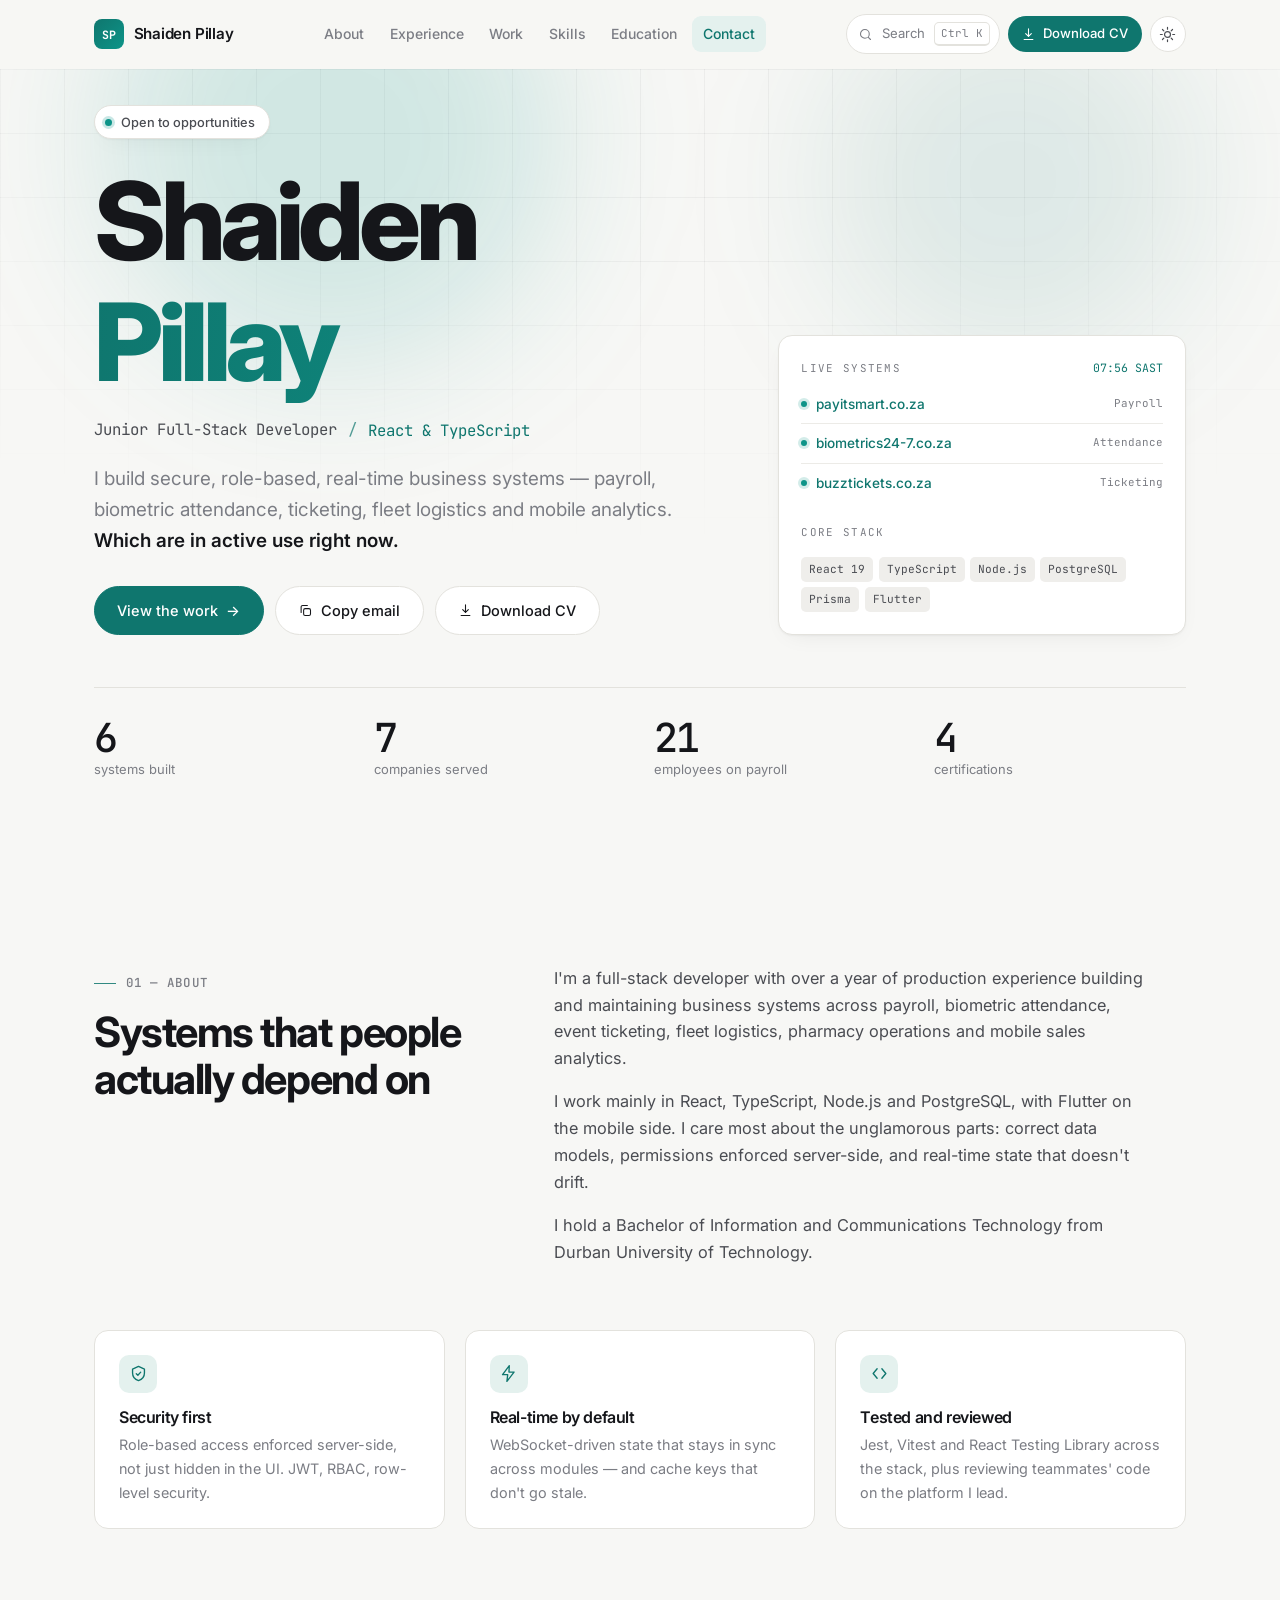
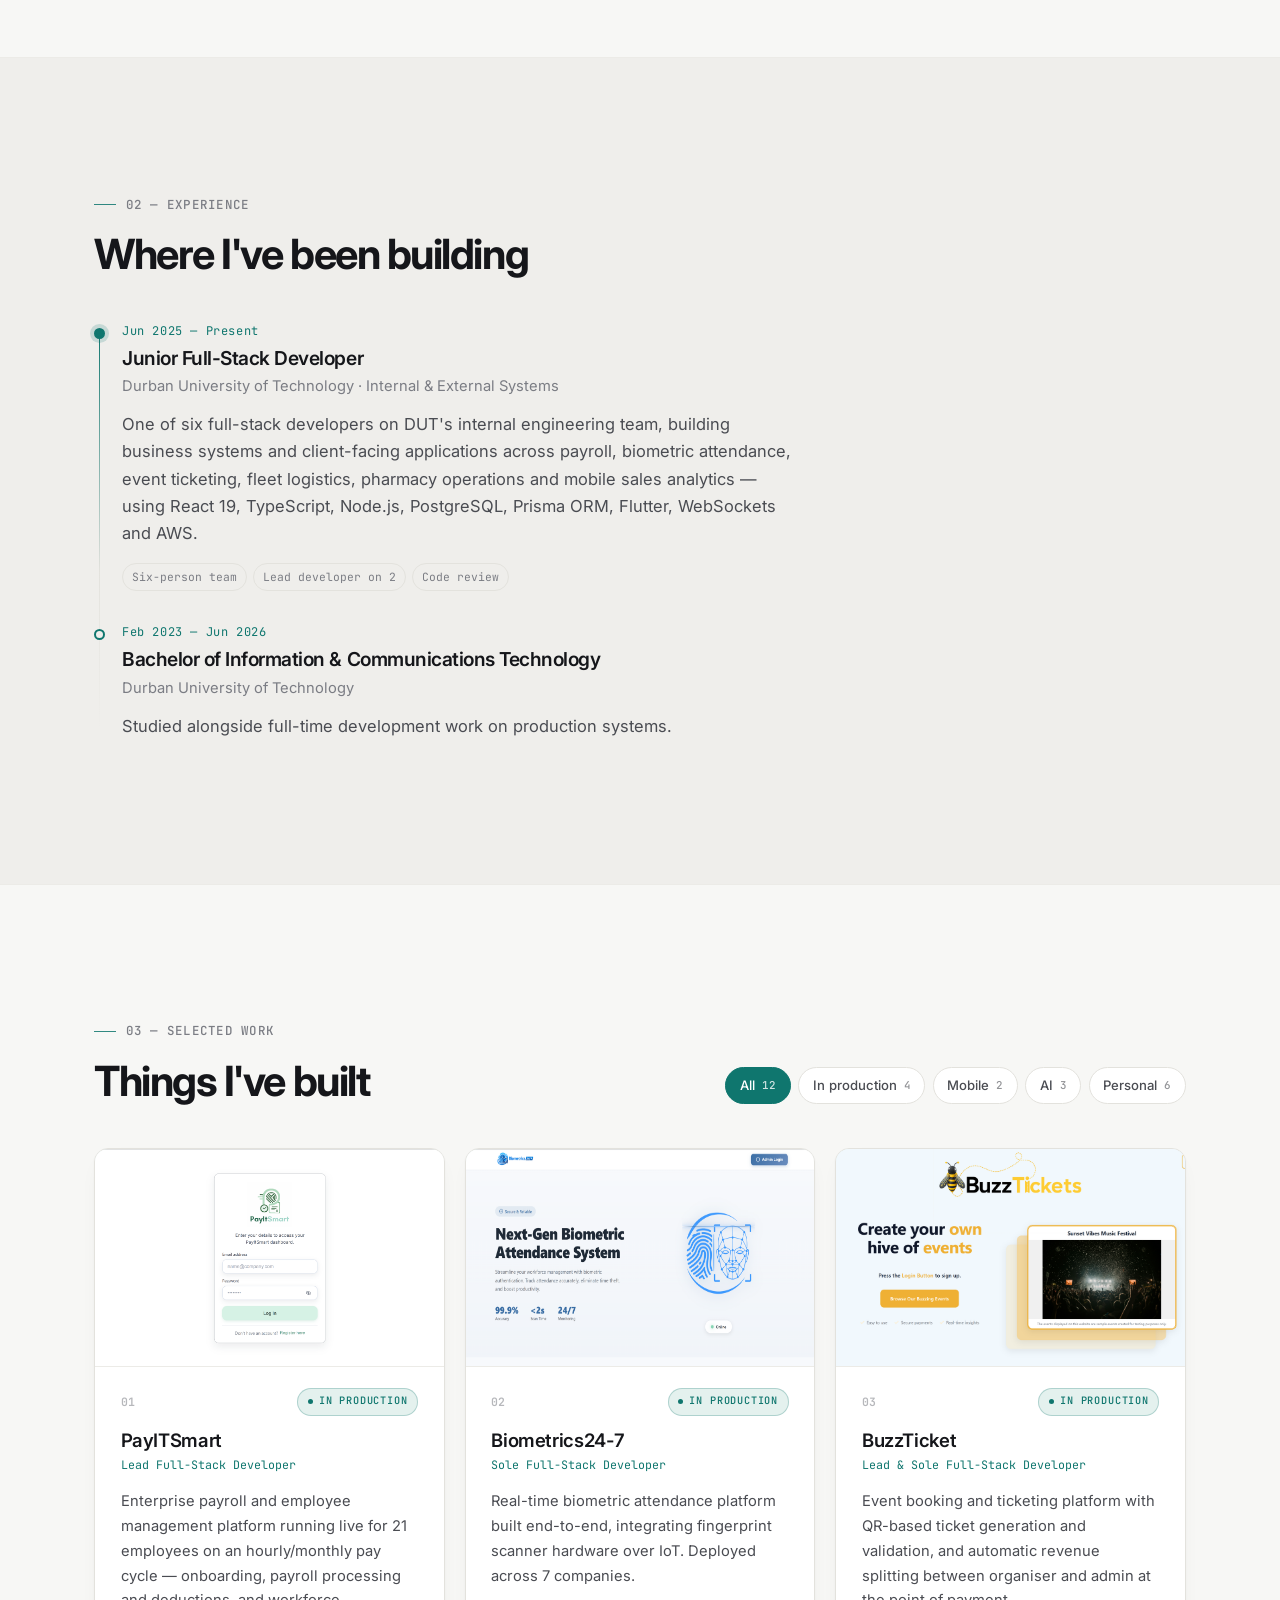
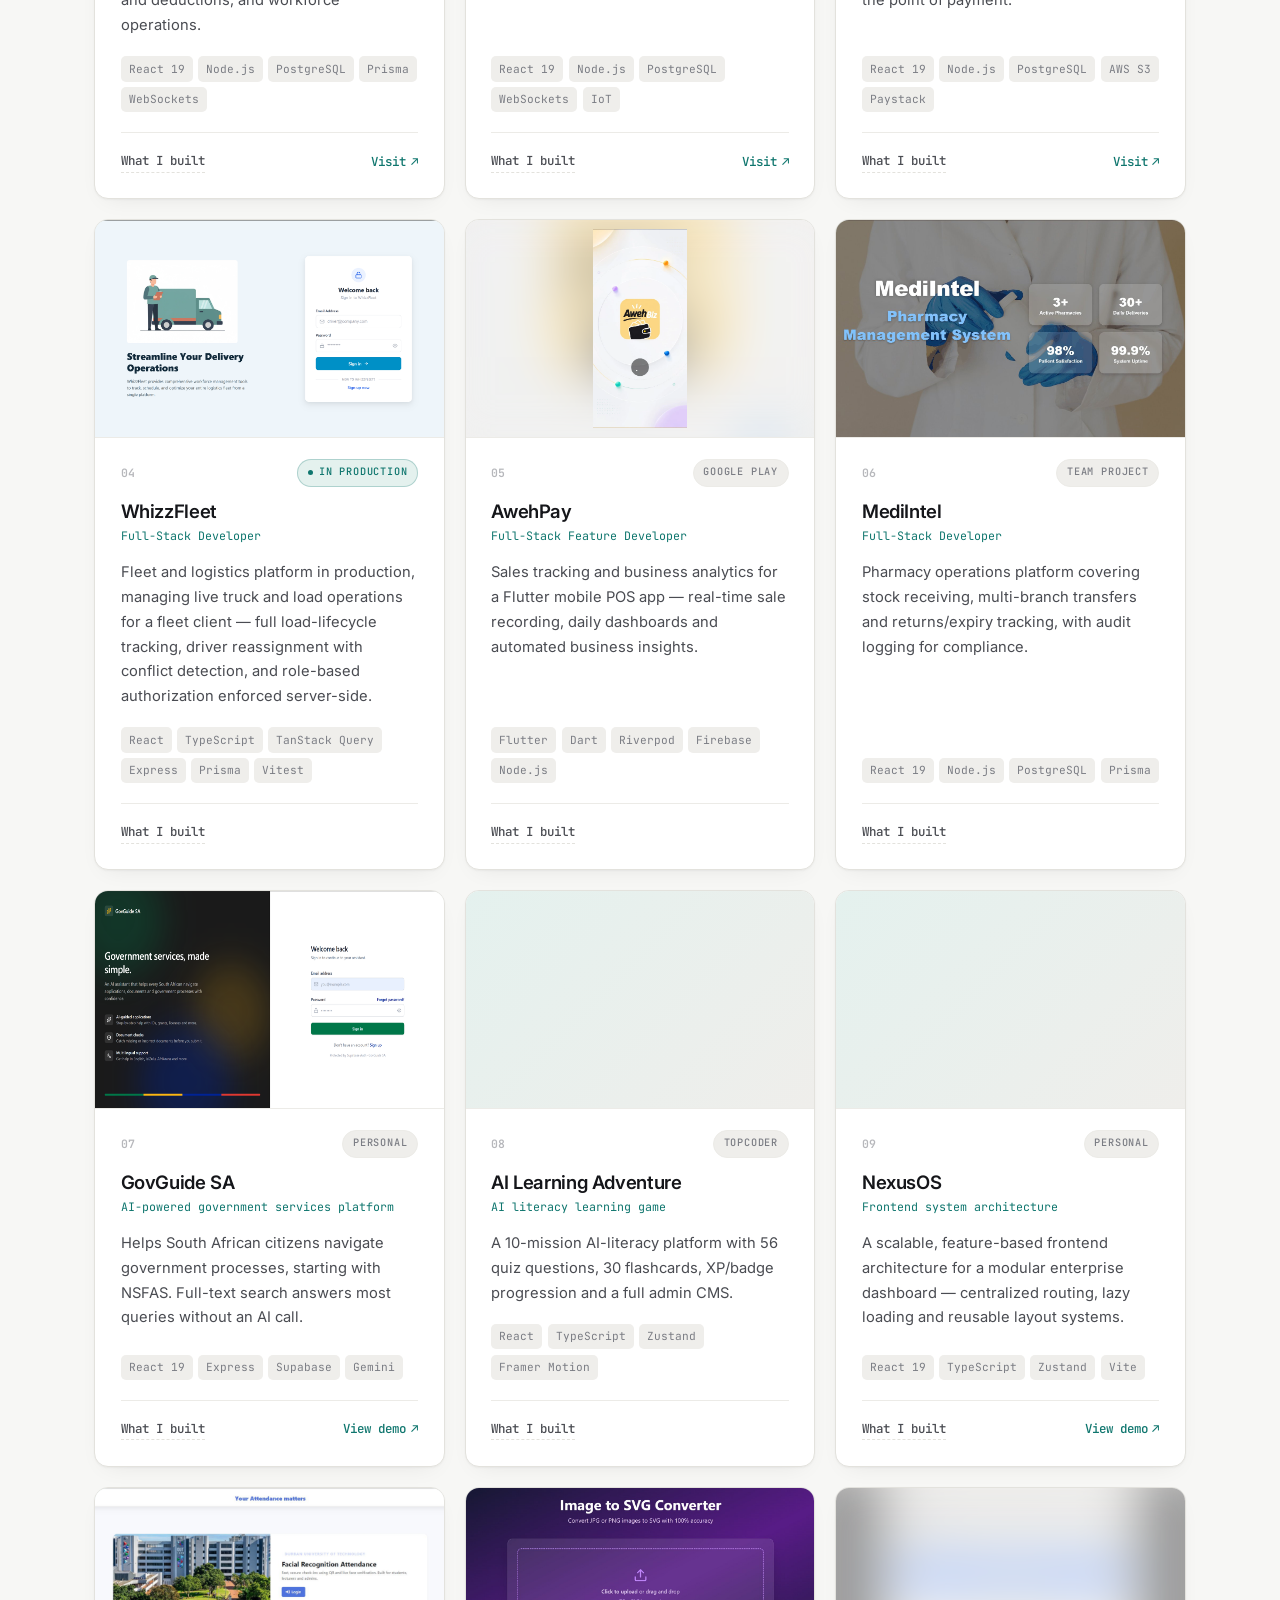
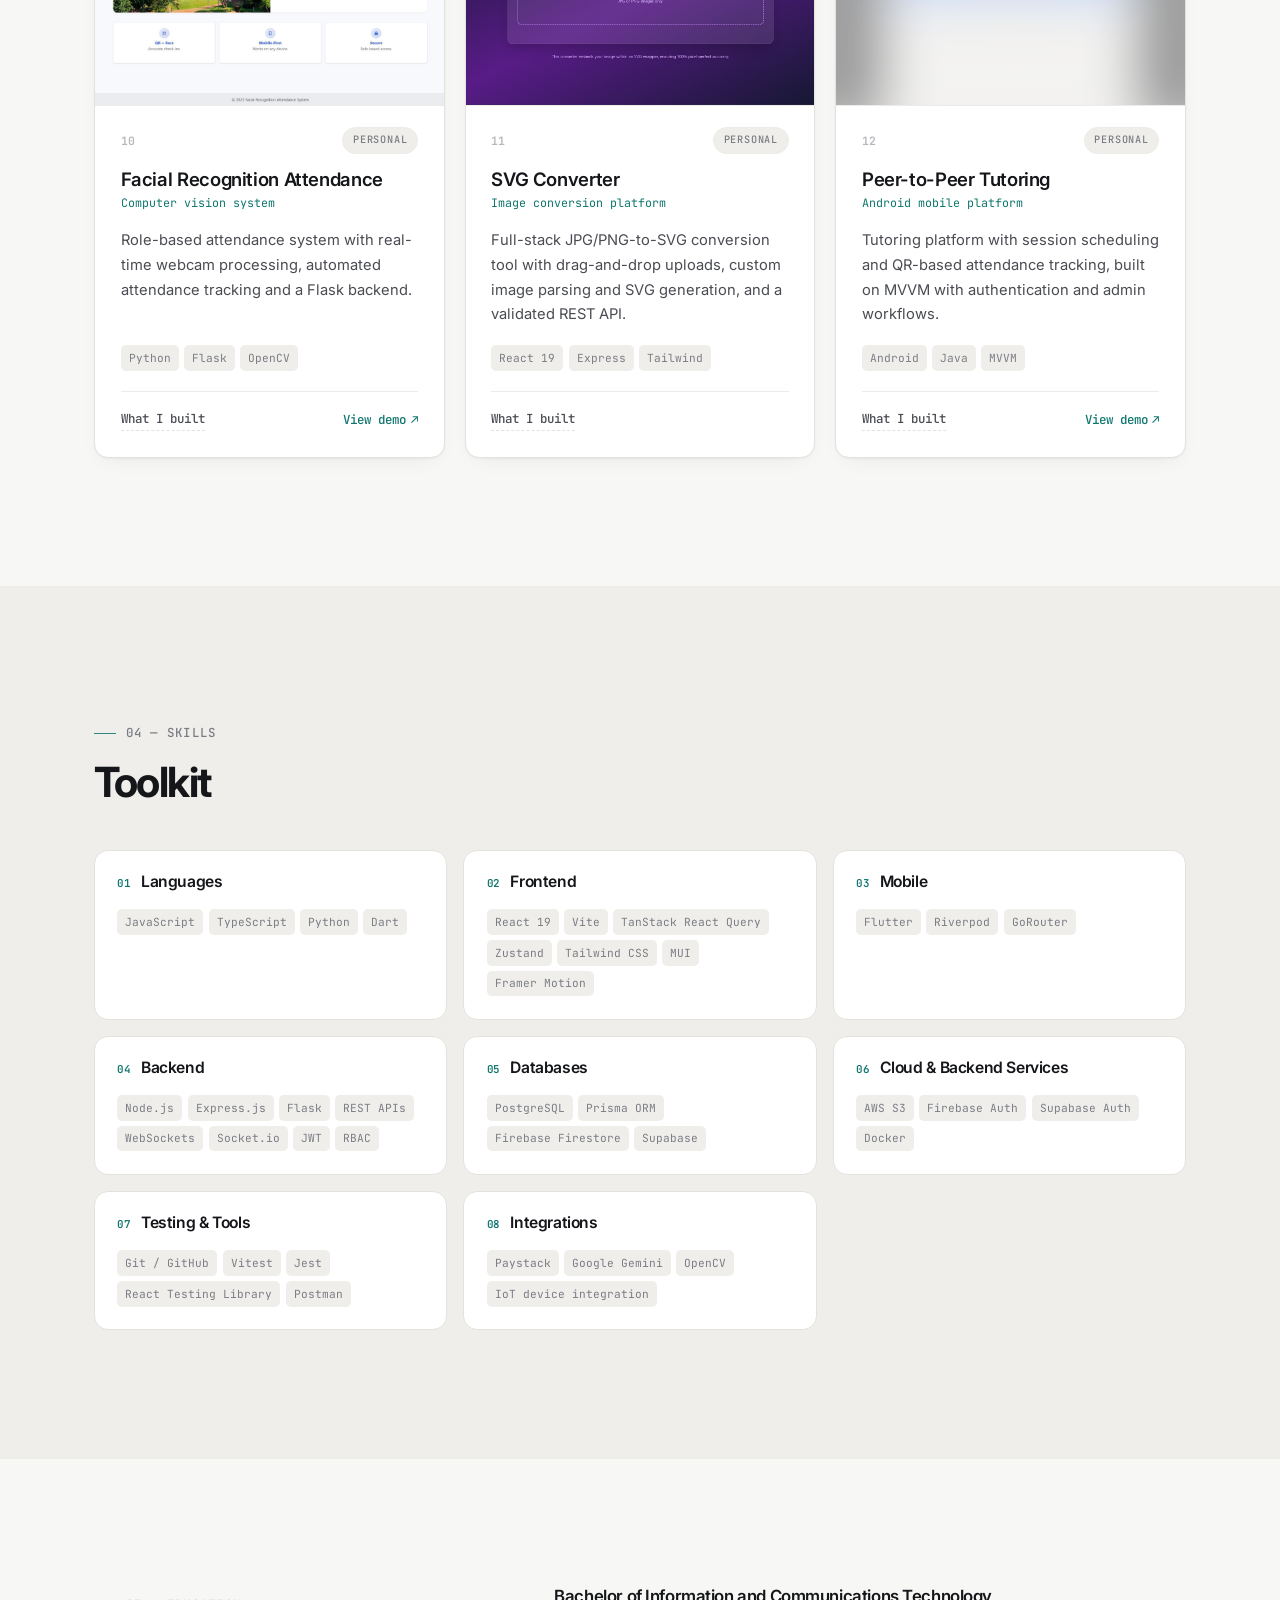
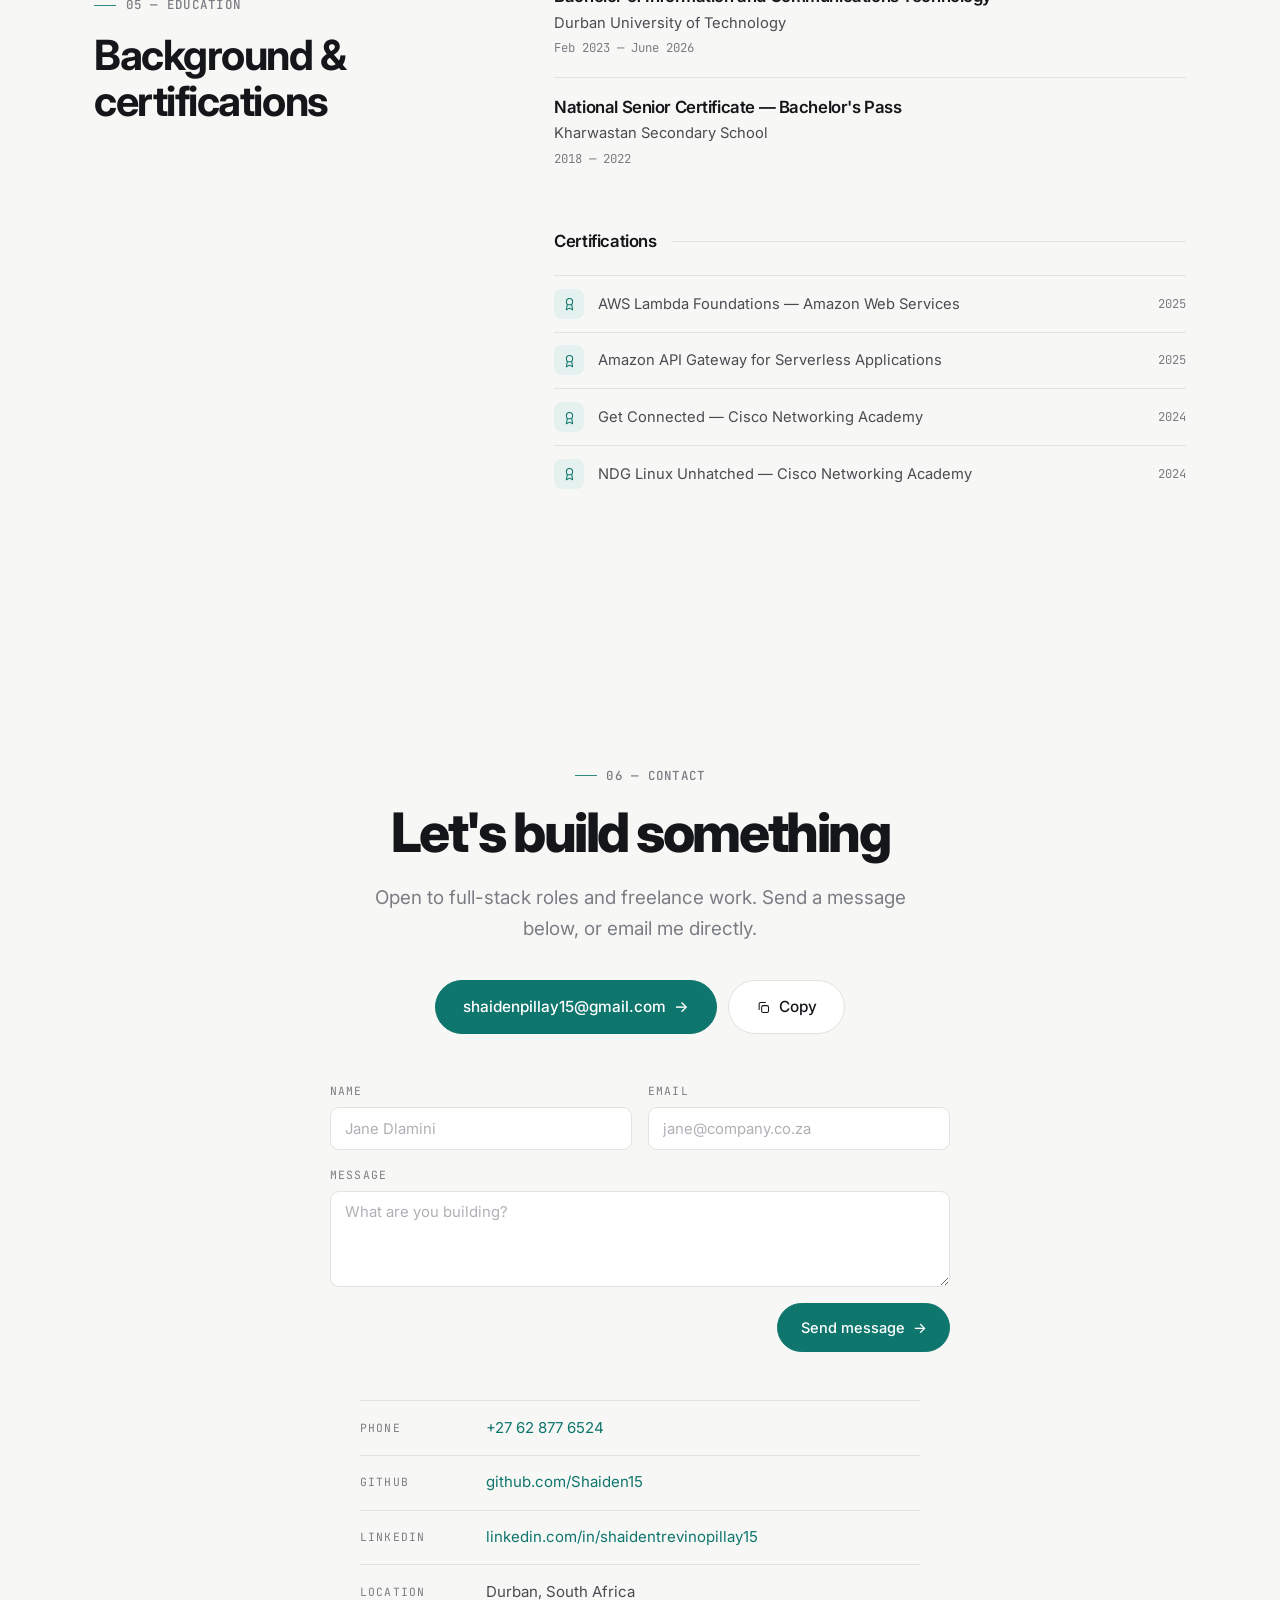
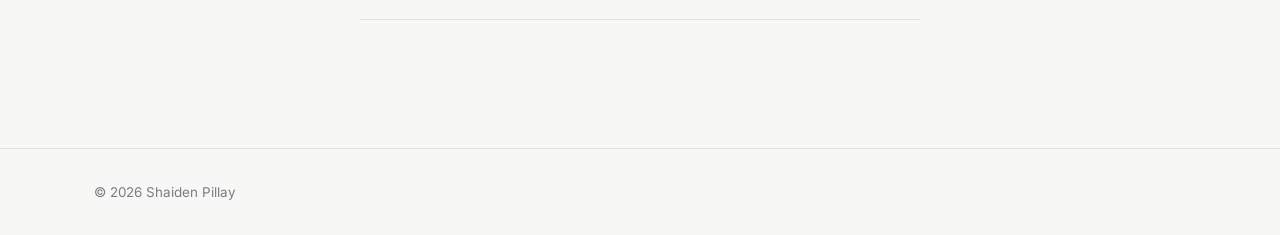
==== commit e02484e8: "Update site content: junior role, skills, and projects Revise homepage copy to present Shaiden as 'J" ====
--- a/index.html
+++ b/index.html
@@ -3,8 +3,8 @@
 <head>
 <meta charset="utf-8">
 <meta name="viewport" content="width=device-width, initial-scale=1">
-<title>Shaiden Pillay — Full-Stack Developer</title>
-<meta name="description" content="Shaiden Trevino Pillay — Full-Stack Developer in Durban, South Africa. Six production systems across payroll, biometrics, ticketing and fleet logistics.">
+<title>Shaiden Pillay — Junior Full-Stack Developer</title>
+<meta name="description" content="Shaiden Trevino Pillay — Junior Full-Stack Developer in Durban, South Africa. Over a year of production experience on a six-person engineering team, across payroll, biometrics, ticketing and fleet logistics.">
 <meta name="author" content="Shaiden Trevino Pillay">
 <meta name="theme-color" content="#f7f7f5" media="(prefers-color-scheme: light)">
 <meta name="theme-color" content="#0b0d0d" media="(prefers-color-scheme: dark)">
@@ -14,17 +14,17 @@
 
 <meta property="og:type" content="profile">
 <meta property="og:url" content="https://shaiden15.github.io/MyPortfolio/">
-<meta property="og:title" content="Shaiden Pillay — Full-Stack Developer">
-<meta property="og:description" content="Six production systems across payroll, biometrics, ticketing and fleet logistics. React, Node, PostgreSQL, Flutter.">
+<meta property="og:title" content="Shaiden Pillay — Junior Full-Stack Developer">
+<meta property="og:description" content="Over a year of production experience across payroll, biometrics, ticketing and fleet logistics. React, TypeScript, Node.js, PostgreSQL.">
 <meta property="og:image" content="https://shaiden15.github.io/MyPortfolio/assets/og-image.png">
 <meta property="og:image:width" content="1200">
 <meta property="og:image:height" content="630">
-<meta property="og:image:alt" content="Shaiden Pillay — Full-Stack Developer, Durban, South Africa">
+<meta property="og:image:alt" content="Shaiden Pillay — Junior Full-Stack Developer, Durban, South Africa">
 <meta property="og:locale" content="en_ZA">
 
 <meta name="twitter:card" content="summary_large_image">
-<meta name="twitter:title" content="Shaiden Pillay — Full-Stack Developer">
-<meta name="twitter:description" content="Six production systems across payroll, biometrics, ticketing and fleet logistics.">
+<meta name="twitter:title" content="Shaiden Pillay — Junior Full-Stack Developer">
+<meta name="twitter:description" content="Over a year of production experience across payroll, biometrics, ticketing and fleet logistics.">
 <meta name="twitter:image" content="https://shaiden15.github.io/MyPortfolio/assets/og-image.png">
 
 <script type="application/ld+json">
@@ -34,7 +34,7 @@
   "name": "Shaiden Trevino Pillay",
   "givenName": "Shaiden",
   "familyName": "Pillay",
-  "jobTitle": "Full-Stack Developer",
+  "jobTitle": "Junior Full-Stack Developer",
   "email": "mailto:shaidenpillay15@gmail.com",
   "telephone": "+27628776524",
   "url": "https://shaiden15.github.io/MyPortfolio/",
@@ -54,12 +54,13 @@
     "name": "Durban University of Technology"
   },
   "knowsAbout": [
-    "React", "TypeScript", "Node.js", "PostgreSQL", "Prisma ORM",
-    "Flutter", "Dart", "Firebase", "WebSockets", "AWS", "Python"
+    "React", "TypeScript", "JavaScript", "Node.js", "Express.js", "PostgreSQL",
+    "Prisma ORM", "Supabase", "Flutter", "Dart", "Firebase", "WebSockets",
+    "Socket.io", "AWS S3", "Docker", "Python"
   ],
   "hasCredential": [
-    { "@type": "EducationalOccupationalCredential", "name": "AWS Certified Developer – Associate", "credentialCategory": "certification" },
-    { "@type": "EducationalOccupationalCredential", "name": "AWS Lambda Functions, Amazon Web Services", "credentialCategory": "certification" },
+    { "@type": "EducationalOccupationalCredential", "name": "AWS Lambda Foundations, Amazon Web Services", "credentialCategory": "certification" },
+    { "@type": "EducationalOccupationalCredential", "name": "Amazon API Gateway for Serverless Applications, Amazon Web Services", "credentialCategory": "certification" },
     { "@type": "EducationalOccupationalCredential", "name": "Get Connected, Cisco Networking Academy", "credentialCategory": "certification" },
     { "@type": "EducationalOccupationalCredential", "name": "NDG Linux Unhatched, Cisco Networking Academy", "credentialCategory": "certification" }
   ]
@@ -181,7 +182,7 @@
         </h1>
 
         <p class="hero-role">
-          <span class="role-static">Full-Stack Developer</span>
+          <span class="role-static">Junior Full-Stack Developer</span>
           <span class="sep" aria-hidden="true">/</span>
           <span class="role-rotate" aria-hidden="true">
             <span class="rotate-track">
@@ -194,7 +195,7 @@
         </p>
 
         <p class="hero-blurb">
-          I build secure, role-based, real-time business systems , payroll, biometric attendance,
+          I build secure, role-based, real-time business systems — payroll, biometric attendance,
           ticketing, fleet logistics and mobile analytics.
           <strong>Which are in active use right now.</strong>
         </p>
@@ -246,7 +247,7 @@
 
     <div class="wrap">
       <ul class="hero-stats">
-        <li><strong data-count="6">0</strong><span>systems in active use</span></li>
+        <li><strong data-count="6">0</strong><span>systems built</span></li>
         <li><strong data-count="7">0</strong><span>companies served</span></li>
         <li><strong data-count="21">0</strong><span>employees on payroll</span></li>
         <li><strong data-count="4">0</strong><span>certifications</span></li>
@@ -264,15 +265,14 @@
         </div>
         <div class="prose">
           <p>
-            I've independently led and contributed to six production systems currently in active
-            use, spanning payroll, biometric attendance, event ticketing, fleet management and
-            mobile sales analytics , alongside internal platforms for Durban University of
-            Technology and client-facing mobile applications.
+            I'm a full-stack developer with over a year of production experience building and
+            maintaining business systems across payroll, biometric attendance, event ticketing,
+            fleet logistics, pharmacy operations and mobile sales analytics.
           </p>
           <p>
-            I'm comfortable across React 19, Flutter, Node.js, PostgreSQL, Firebase, Prisma ORM,
-            AWS and WebSockets. I care most about the unglamorous parts: correct data models,
-            enforced permissions, and real-time state that doesn't drift.
+            I work mainly in React, TypeScript, Node.js and PostgreSQL, with Flutter on the mobile
+            side. I care most about the unglamorous parts: correct data models, permissions
+            enforced server-side, and real-time state that doesn't drift.
           </p>
           <p>
             I hold a Bachelor of Information and Communications Technology from Durban
@@ -287,21 +287,21 @@
             <svg viewBox="0 0 24 24"><path d="M12 3l7.5 3.4v5.1c0 4.4-3.1 8.2-7.5 9.5-4.4-1.3-7.5-5.1-7.5-9.5V6.4z"/><path d="M9.2 12.2l2 2 3.6-3.9"/></svg>
           </span>
           <h3>Security first</h3>
-          <p>Role-based access enforced server-side, not just hidden in the UI. JWT, Passport, row-level security.</p>
+          <p>Role-based access enforced server-side, not just hidden in the UI. JWT, RBAC, row-level security.</p>
         </li>
         <li>
           <span class="value-icon" aria-hidden="true">
             <svg viewBox="0 0 24 24"><path d="M13 2L4.5 13.5H11l-1 8.5 9-11.8h-6.4z"/></svg>
           </span>
           <h3>Real-time by default</h3>
-          <p>WebSocket-driven state that stays in sync across modules , and cache keys that don't go stale.</p>
+          <p>WebSocket-driven state that stays in sync across modules — and cache keys that don't go stale.</p>
         </li>
         <li>
           <span class="value-icon" aria-hidden="true">
             <svg viewBox="0 0 24 24"><path d="M9 18l-5-6 5-6M15 6l5 6-5 6"/></svg>
           </span>
           <h3>Tested and reviewed</h3>
-          <p>Jest, Vitest and React Testing Library across the stack, plus reviewing team members' code as lead developer.</p>
+          <p>Jest, Vitest and React Testing Library across the stack, plus reviewing teammates' code on the platform I lead.</p>
         </li>
       </ul>
     </div>
@@ -323,13 +323,13 @@
             <h3>Junior Full-Stack Developer</h3>
             <p class="tl-org">Durban University of Technology · Internal &amp; External Systems</p>
             <p class="tl-text">
-              Architected and developed enterprise internal business systems and client-facing mobile
-              applications across payroll, biometric attendance, pharmacy operations, event ticketing
-              and mobile sales analytics , using React 19, Flutter, Node.js, PostgreSQL, Firebase,
-              Prisma ORM, WebSockets and AWS.
+              One of six full-stack developers on DUT's internal engineering team, building business
+              systems and client-facing applications across payroll, biometric attendance, event
+              ticketing, fleet logistics, pharmacy operations and mobile sales analytics — using
+              React 19, TypeScript, Node.js, PostgreSQL, Prisma ORM, Flutter, WebSockets and AWS.
             </p>
             <ul class="tl-tags">
-              <li>6 platforms delivered</li><li>Lead developer on 2</li><li>Code review</li>
+              <li>Six-person team</li><li>Lead developer on 2</li><li>Code review</li>
             </ul>
           </div>
         </li>
@@ -337,8 +337,8 @@
         <li class="tl-item">
           <div class="tl-marker" aria-hidden="true"></div>
           <div class="tl-body">
-            <p class="tl-date">2023 — 2026</p>
-            <h3>BSc Information &amp; Communications Technology</h3>
+            <p class="tl-date">Feb 2023 — Jun 2026</p>
+            <h3>Bachelor of Information &amp; Communications Technology</h3>
             <p class="tl-org">Durban University of Technology</p>
             <p class="tl-text">
               Studied alongside full-time development work on production systems.
@@ -392,10 +392,9 @@
           </div>
           <template class="card-detail">
             <ul class="detail-list">
-              <li>Led full-stack development of an enterprise payroll and employee management platform, in production for 21 employees on an hourly/monthly pay cycle — covering onboarding, payroll processing and deductions, and workforce operations.</li>
-              <li>Integrated live biometric attendance data from Biometrics24-7 to automatically calculate hours worked and pay for hourly staff, alongside inventory/reservation data and KPI dashboards for operational reporting.</li>
-              <li>Designed the PostgreSQL schema and Prisma ORM data layer, and implemented WebSocket-based real-time updates across the platform.</li>
-              <li>Reviewed team members' code across the platform, supporting code quality and consistency as lead developer.</li>
+              <li>Led development of a payroll and employee management platform, coordinating contributions from teammates and reviewing their code. Live for 21 employees on hourly/monthly pay cycles.</li>
+              <li>Designed the PostgreSQL schema and Prisma data layer, and implemented WebSocket-based real-time updates across the platform.</li>
+              <li>Integrated live biometric attendance data to automatically calculate hourly pay, and consolidated inventory/reservation data into operational KPI dashboards.</li>
             </ul>
           </template>
         </article>
@@ -423,10 +422,8 @@
           <template class="card-detail">
             <ul class="detail-list">
               <li>Built a real-time biometric attendance platform end-to-end, integrating fingerprint scanner hardware via IoT device communication.</li>
-              <li>Implemented WebSocket-powered live attendance monitoring, plus analytics and reporting dashboards.</li>
-              <li>Developed secure authentication workflows for staff enrollment and attendance verification.</li>
-              <li>Architected a dual-mode deployment model: the system runs as a fully standalone app, or as a plugin that integrates directly with PayITSmart — feeding live biometric attendance into payroll to automatically determine payslips.</li>
-              <li>In production across 7 companies, with each scanner supporting up to 127 enrolled fingerprints on-device.</li>
+              <li>Implemented WebSocket-powered live attendance monitoring and reporting dashboards, plus secure biometric enrollment and verification workflows.</li>
+              <li>Designed a dual-mode deployment supporting standalone operation or integration with PayITSmart, where live attendance data feeds directly into payroll calculations. Deployed across 7 companies.</li>
             </ul>
           </template>
         </article>
@@ -453,10 +450,9 @@
           </div>
           <template class="card-detail">
             <ul class="detail-list">
-              <li>Independently architected and delivered an event booking and ticketing platform, including QR-based ticket generation and validation.</li>
-              <li>Integrated Paystack as the payment gateway, creating Paystack subaccounts for event organisers so ticket revenue is automatically split between organiser and system admin at the point of payment.</li>
+              <li>Independently architected and built an event booking and ticketing platform, including QR-based ticket generation and validation. Deployed to production.</li>
+              <li>Integrated Paystack subaccounts to automatically split ticket revenue between organisers and the platform.</li>
               <li>Built event analytics dashboards and integrated AWS S3 for secure media and file storage.</li>
-              <li>Implemented secure authentication and reporting across the platform.</li>
             </ul>
           </template>
         </article>
@@ -473,9 +469,9 @@
           <h3>WhizzFleet</h3>
           <p class="card-role">Full-Stack Developer</p>
           <p class="card-body">
-            Fleet and logistics platform in production, managing trucks across the Assign and Truck
-            Management modules , full load-lifecycle tracking, driver reassignment with conflict
-            detection, and cross-module real-time alerts.
+            Fleet and logistics platform in production, managing live truck and load operations for
+            a fleet client — full load-lifecycle tracking, driver reassignment with conflict
+            detection, and role-based authorization enforced server-side.
           </p>
           <ul class="tags"><li>React</li><li>TypeScript</li><li>TanStack Query</li><li>Express</li><li>Prisma</li><li>Vitest</li></ul>
           <div class="card-foot">
@@ -483,11 +479,9 @@
           </div>
           <template class="card-detail">
             <ul class="detail-list">
-              <li>In production managing trucks across the Assign and Truck Management modules.</li>
-              <li>Built the Assign module's full load-lifecycle tracking (Create → In Progress → POD &amp; Complete) with real-time timestamp capture, an editable-timestamp correction flow, and cross-field ordering validation.</li>
-              <li>Designed a custom DateTimePicker component and a driver/fleet reassignment workflow that flags conflicts from truck faults or driver leave, with role-based UI gating (Director vs. Controller) enforced server-side.</li>
-              <li>Built the Truck Management module, including a server-side registration-expiry alerting system and a fault logging/resolution workflow with severity tracking and fleet-pull integration.</li>
-              <li>Implemented a cross-module real-time alert system (sidebar bell badges) kept in sync via React Query cache invalidation across independently owned modules; diagnosed and fixed a cache-key mismatch causing stale counts.</li>
+              <li>Deployed to production, managing live truck and load operations for a fleet client. Built the Assign module's load-lifecycle tracking (Create &rarr; In Progress &rarr; POD &amp; Complete), with an editable-timestamp correction flow and cross-field ordering validation.</li>
+              <li>Built a driver/fleet reassignment workflow with conflict detection and server-side role-based authorization (Director vs. Controller).</li>
+              <li>Diagnosed and fixed a React Query cache-key mismatch that was causing stale real-time alert counts across independently owned modules.</li>
             </ul>
           </template>
         </article>
@@ -513,11 +507,9 @@
           </div>
           <template class="card-detail">
             <ul class="detail-list">
-              <li>Built end-to-end sales tracking and analytics for a Flutter mobile POS app, covering real-time sale recording, daily dashboards, and automated business insights.</li>
-              <li>Designed transactional sale-recording logic using Firestore atomic counters (<code>FieldValue.increment()</code>) to maintain consistent running totals under concurrent writes.</li>
-              <li>Implemented a best-seller/slowest-seller ranking algorithm aggregating quantity sold per product across transaction line items, cross-referenced with live stock data.</li>
-              <li>Built a business insights screen with a net profit card, a custom 7-day income/expense bar chart (no external charting library), product performance cards, and a cash flow indicator.</li>
-              <li>App published and live on the Google Play Store.</li>
+              <li>Built sales tracking and analytics for a Flutter POS app, covering real-time sale recording, a best-seller/slowest-seller ranking algorithm, and a business insights dashboard.</li>
+              <li>Used Firestore atomic counters (<code>FieldValue.increment()</code>) to keep running totals consistent under concurrent writes.</li>
+              <li>Published on the Google Play Store.</li>
             </ul>
           </template>
         </article>
@@ -544,8 +536,7 @@
           </div>
           <template class="card-detail">
             <ul class="detail-list">
-              <li>Contributed to frontend and backend development of a pharmacy operations platform covering stock receiving, multi-branch transfers, and returns/expiry tracking.</li>
-              <li>Built prescription processing workflows and audit logging for operational reporting and compliance.</li>
+              <li>Contributed stock-receiving, multi-branch transfer and prescription-processing workflows, plus audit logging for compliance reporting.</li>
             </ul>
           </template>
         </article>
@@ -572,9 +563,8 @@
           </div>
           <template class="card-detail">
             <ul class="detail-list">
-              <li>Built a platform helping South African citizens navigate government processes, starting with NSFAS — consolidating official eligibility rules and document checklists sourced directly from government policy documents, with PostgreSQL full-text search handling most queries without an AI call.</li>
-              <li>Built an AI-powered document checker and rejection-letter analyser using Google Gemini vision, reserving AI for the one feature that genuinely needs it.</li>
-              <li>Implemented Supabase Auth with row-level security to keep uploaded documents scoped privately to each user.</li>
+              <li>Built a personal project helping South African citizens navigate government processes, starting with NSFAS. PostgreSQL full-text search handles most queries without an AI call.</li>
+              <li>Built an AI-powered document checker and rejection-letter analyser using Google Gemini vision, and implemented Supabase Auth with row-level security to keep uploaded documents scoped privately per user.</li>
             </ul>
           </template>
         </article>
@@ -600,10 +590,8 @@
           </div>
           <template class="card-detail">
             <ul class="detail-list">
-              <li>Built a 10-mission AI-literacy learning platform (56 quiz questions, 30 flashcards, XP/badge progression) with a full admin CMS for mission, quiz and flashcard content management.</li>
-              <li>Built a provider-agnostic AI tutor supporting Groq, Gemini, Ollama and OpenAI, with a zero-config mock-mode fallback so the app stays fully functional and free to evaluate.</li>
-              <li>Covered core logic with a 76-test suite spanning AI routing, progress/content stores, and component rendering.</li>
-              <li>Built for the TopCoder Rapid Application Development Challenge.</li>
+              <li>Built a 10-mission AI-literacy platform (56 quiz questions, 30 flashcards, XP/badge progression) with a full admin CMS for content management.</li>
+              <li>Built a provider-agnostic AI tutor (Groq, Gemini, Ollama, OpenAI) with a zero-config mock-mode fallback, covered by a 76-test suite spanning AI routing, state stores and component rendering.</li>
             </ul>
           </template>
         </article>
@@ -650,6 +638,11 @@
             <button class="link-btn" type="button" data-open-detail>What I built</button>
             <a class="card-link" href="https://lnkd.in/p/dtgqgP78" target="_blank" rel="noopener" data-cta="Watch the demo">View demo<span aria-hidden="true">↗</span></a>
           </div>
+          <template class="card-detail">
+            <ul class="detail-list">
+              <li>Built a role-based facial recognition attendance system in Python/Flask with real-time webcam processing and automated attendance tracking.</li>
+            </ul>
+          </template>
         </article>
 
         <!-- SVG Converter -->
@@ -715,37 +708,42 @@
       <div class="skill-grid">
         <article class="skill-card">
           <h3><span class="skill-num" aria-hidden="true">01</span>Languages</h3>
-          <ul class="tags"><li>JavaScript</li><li>TypeScript</li><li>Dart</li><li>Python</li><li>Java</li></ul>
+          <ul class="tags"><li>JavaScript</li><li>TypeScript</li><li>Python</li><li>Dart</li></ul>
         </article>
 
         <article class="skill-card">
-          <h3><span class="skill-num" aria-hidden="true">02</span>Frontend &amp; Mobile</h3>
-          <ul class="tags"><li>React 18/19</li><li>Flutter</li><li>Riverpod</li><li>GoRouter</li><li>Android / MVVM</li><li>Vite</li><li>Zustand</li><li>TanStack Query</li><li>Tailwind</li><li>MUI</li><li>Framer Motion</li><li>Recharts</li></ul>
+          <h3><span class="skill-num" aria-hidden="true">02</span>Frontend</h3>
+          <ul class="tags"><li>React 19</li><li>Vite</li><li>TanStack React Query</li><li>Zustand</li><li>Tailwind CSS</li><li>MUI</li><li>Framer Motion</li></ul>
         </article>
 
         <article class="skill-card">
-          <h3><span class="skill-num" aria-hidden="true">03</span>Backend</h3>
-          <ul class="tags"><li>Node.js</li><li>Express</li><li>Flask</li><li>REST APIs</li><li>Socket.io</li><li>JWT</li><li>Passport.js</li><li>RBAC</li><li>IoT integration</li></ul>
+          <h3><span class="skill-num" aria-hidden="true">03</span>Mobile</h3>
+          <ul class="tags"><li>Flutter</li><li>Riverpod</li><li>GoRouter</li></ul>
         </article>
 
         <article class="skill-card">
-          <h3><span class="skill-num" aria-hidden="true">04</span>Data</h3>
-          <ul class="tags"><li>PostgreSQL</li><li>Prisma ORM</li><li>Supabase</li><li>Firestore</li><li>MySQL</li><li>SQLite</li><li>Schema design</li><li>Query optimization</li><li>Full-text search</li></ul>
+          <h3><span class="skill-num" aria-hidden="true">04</span>Backend</h3>
+          <ul class="tags"><li>Node.js</li><li>Express.js</li><li>Flask</li><li>REST APIs</li><li>WebSockets</li><li>Socket.io</li><li>JWT</li><li>RBAC</li></ul>
         </article>
 
         <article class="skill-card">
-          <h3><span class="skill-num" aria-hidden="true">05</span>Cloud &amp; DevOps</h3>
-          <ul class="tags"><li>AWS S3</li><li>Elastic Beanstalk</li><li>Firebase Auth</li><li>Supabase Auth</li><li>Vercel</li><li>Render</li><li>Docker</li><li>CI/CD</li></ul>
+          <h3><span class="skill-num" aria-hidden="true">05</span>Databases</h3>
+          <ul class="tags"><li>PostgreSQL</li><li>Prisma ORM</li><li>Firebase Firestore</li><li>Supabase</li></ul>
         </article>
 
         <article class="skill-card">
-          <h3><span class="skill-num" aria-hidden="true">06</span>Testing &amp; Practice</h3>
-          <ul class="tags"><li>Jest</li><li>Vitest</li><li>React Testing Library</li><li>Git / GitHub</li><li>Postman</li><li>Agile</li></ul>
+          <h3><span class="skill-num" aria-hidden="true">06</span>Cloud &amp; Backend Services</h3>
+          <ul class="tags"><li>AWS S3</li><li>Firebase Auth</li><li>Supabase Auth</li><li>Docker</li></ul>
         </article>
 
         <article class="skill-card">
-          <h3><span class="skill-num" aria-hidden="true">07</span>AI &amp; Integrations</h3>
-          <ul class="tags"><li>Google Gemini</li><li>OpenCV</li><li>Groq</li><li>OpenAI</li><li>Ollama</li><li>Paystack</li></ul>
+          <h3><span class="skill-num" aria-hidden="true">07</span>Testing &amp; Tools</h3>
+          <ul class="tags"><li>Git / GitHub</li><li>Vitest</li><li>Jest</li><li>React Testing Library</li><li>Postman</li></ul>
+        </article>
+
+        <article class="skill-card">
+          <h3><span class="skill-num" aria-hidden="true">08</span>Integrations</h3>
+          <ul class="tags"><li>Paystack</li><li>Google Gemini</li><li>OpenCV</li><li>IoT device integration</li></ul>
         </article>
       </div>
     </div>
@@ -761,9 +759,9 @@
 
       <div>
         <article class="edu">
-          <h3>BSc Information and Communications Technology</h3>
+          <h3>Bachelor of Information and Communications Technology</h3>
           <p class="edu-org">Durban University of Technology</p>
-          <p class="edu-date">2023 — 2026</p>
+          <p class="edu-date">Feb 2023 — June 2026</p>
         </article>
         <article class="edu">
           <h3>National Senior Certificate — Bachelor's Pass</h3>
@@ -777,28 +775,28 @@
             <span class="cert-icon" aria-hidden="true">
               <svg viewBox="0 0 24 24"><circle cx="12" cy="9" r="5"/><path d="M8.5 13.5L7 22l5-2.6L17 22l-1.5-8.5"/></svg>
             </span>
-            <span class="cert-name">AWS Certified Developer — Associate</span>
+            <span class="cert-name">AWS Lambda Foundations — Amazon Web Services</span>
             <span class="cert-year">2025</span>
           </li>
           <li>
             <span class="cert-icon" aria-hidden="true">
               <svg viewBox="0 0 24 24"><circle cx="12" cy="9" r="5"/><path d="M8.5 13.5L7 22l5-2.6L17 22l-1.5-8.5"/></svg>
             </span>
-            <span class="cert-name">AWS Lambda Functions, Amazon Web Services</span>
+            <span class="cert-name">Amazon API Gateway for Serverless Applications</span>
             <span class="cert-year">2025</span>
           </li>
           <li>
             <span class="cert-icon" aria-hidden="true">
               <svg viewBox="0 0 24 24"><circle cx="12" cy="9" r="5"/><path d="M8.5 13.5L7 22l5-2.6L17 22l-1.5-8.5"/></svg>
             </span>
-            <span class="cert-name">Get Connected, Cisco Networking Academy</span>
+            <span class="cert-name">Get Connected — Cisco Networking Academy</span>
             <span class="cert-year">2024</span>
           </li>
           <li>
             <span class="cert-icon" aria-hidden="true">
               <svg viewBox="0 0 24 24"><circle cx="12" cy="9" r="5"/><path d="M8.5 13.5L7 22l5-2.6L17 22l-1.5-8.5"/></svg>
             </span>
-            <span class="cert-name">NDG Linux Unhatched, Cisco Networking Academy</span>
+            <span class="cert-name">NDG Linux Unhatched — Cisco Networking Academy</span>
             <span class="cert-year">2024</span>
           </li>
         </ul>
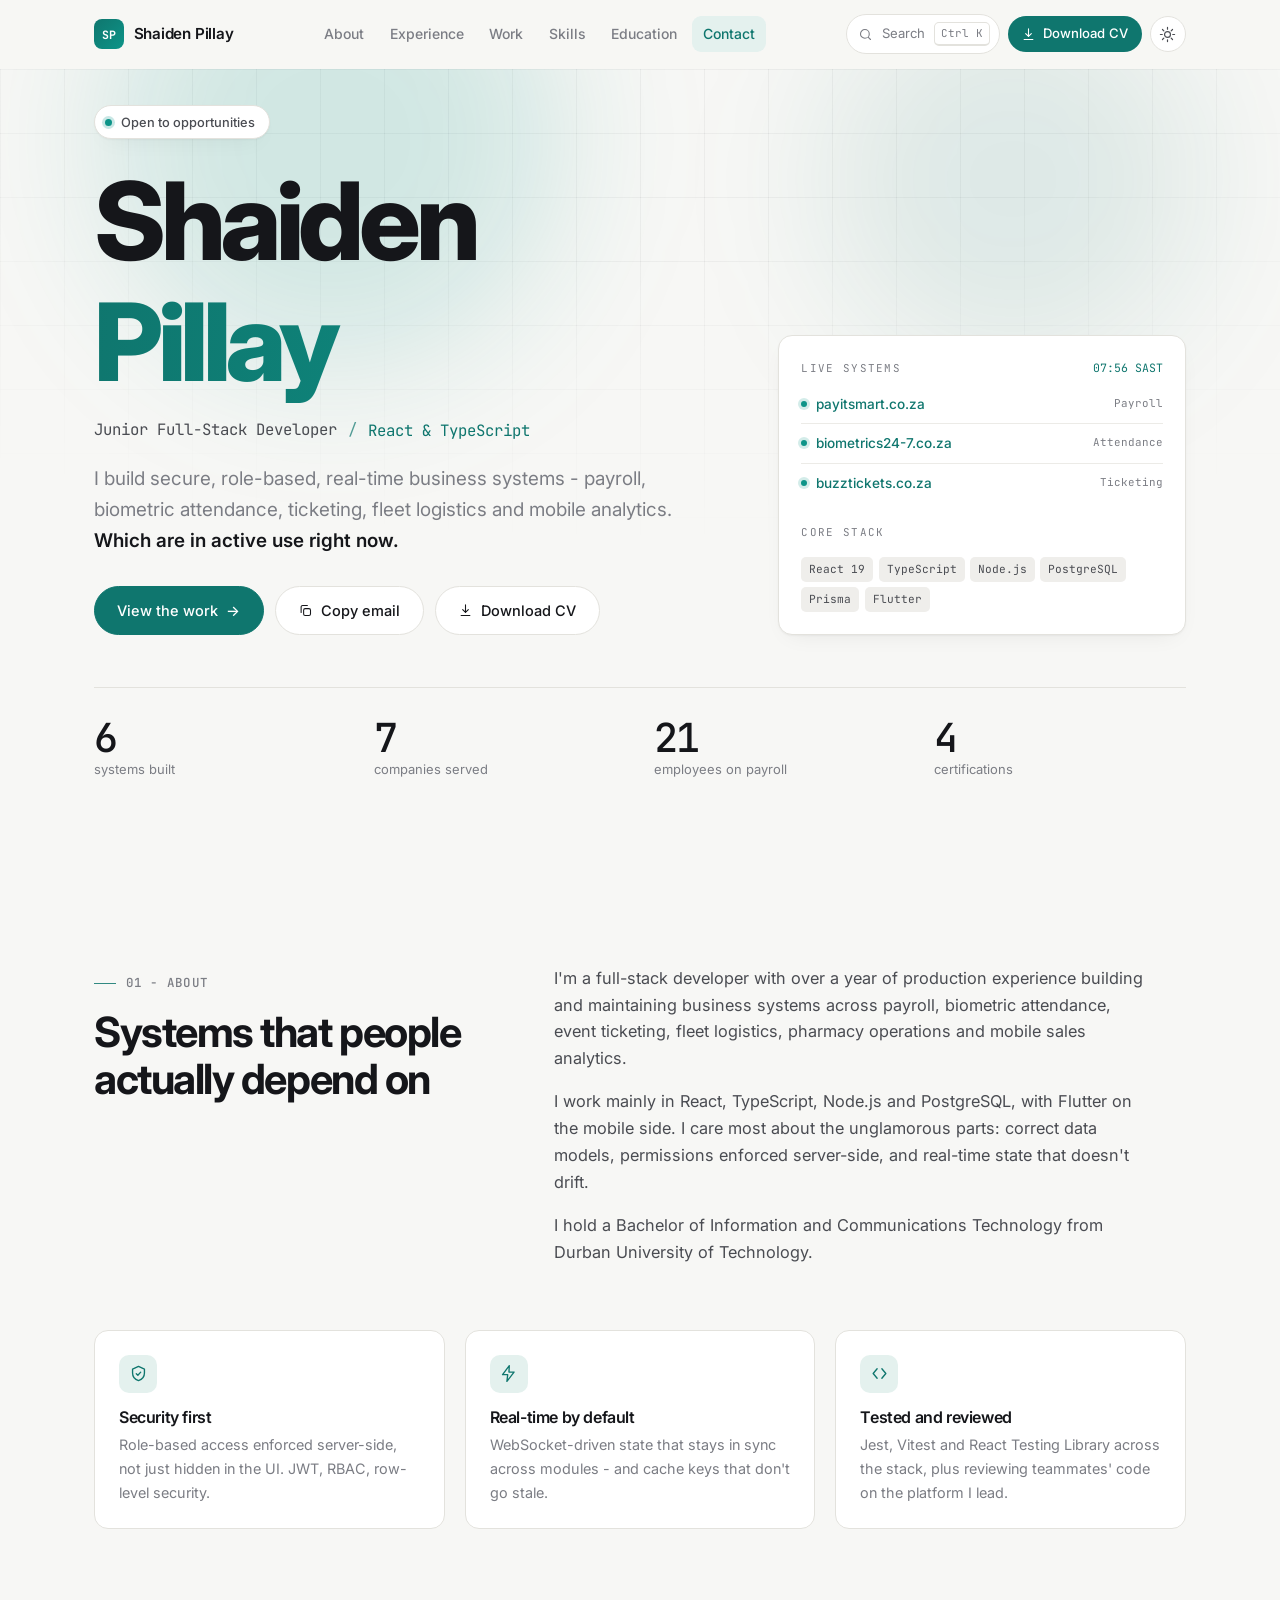
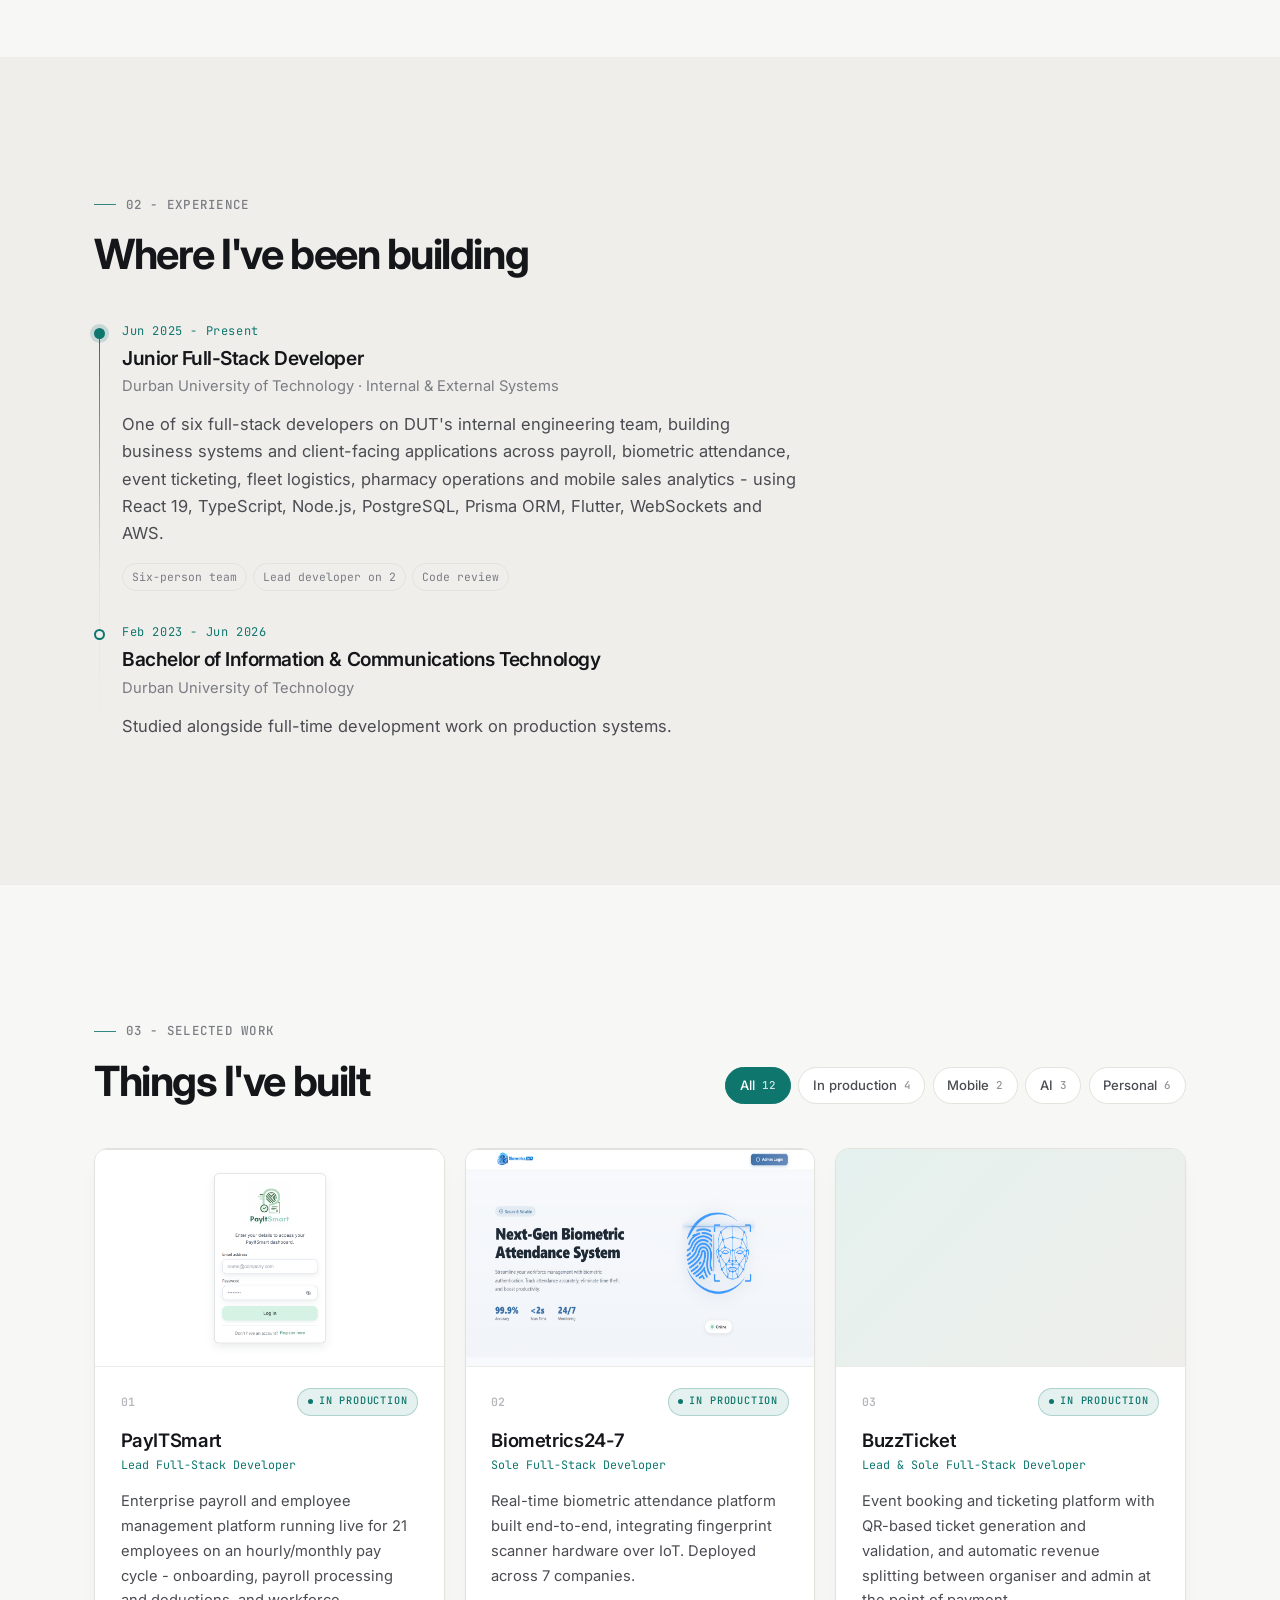
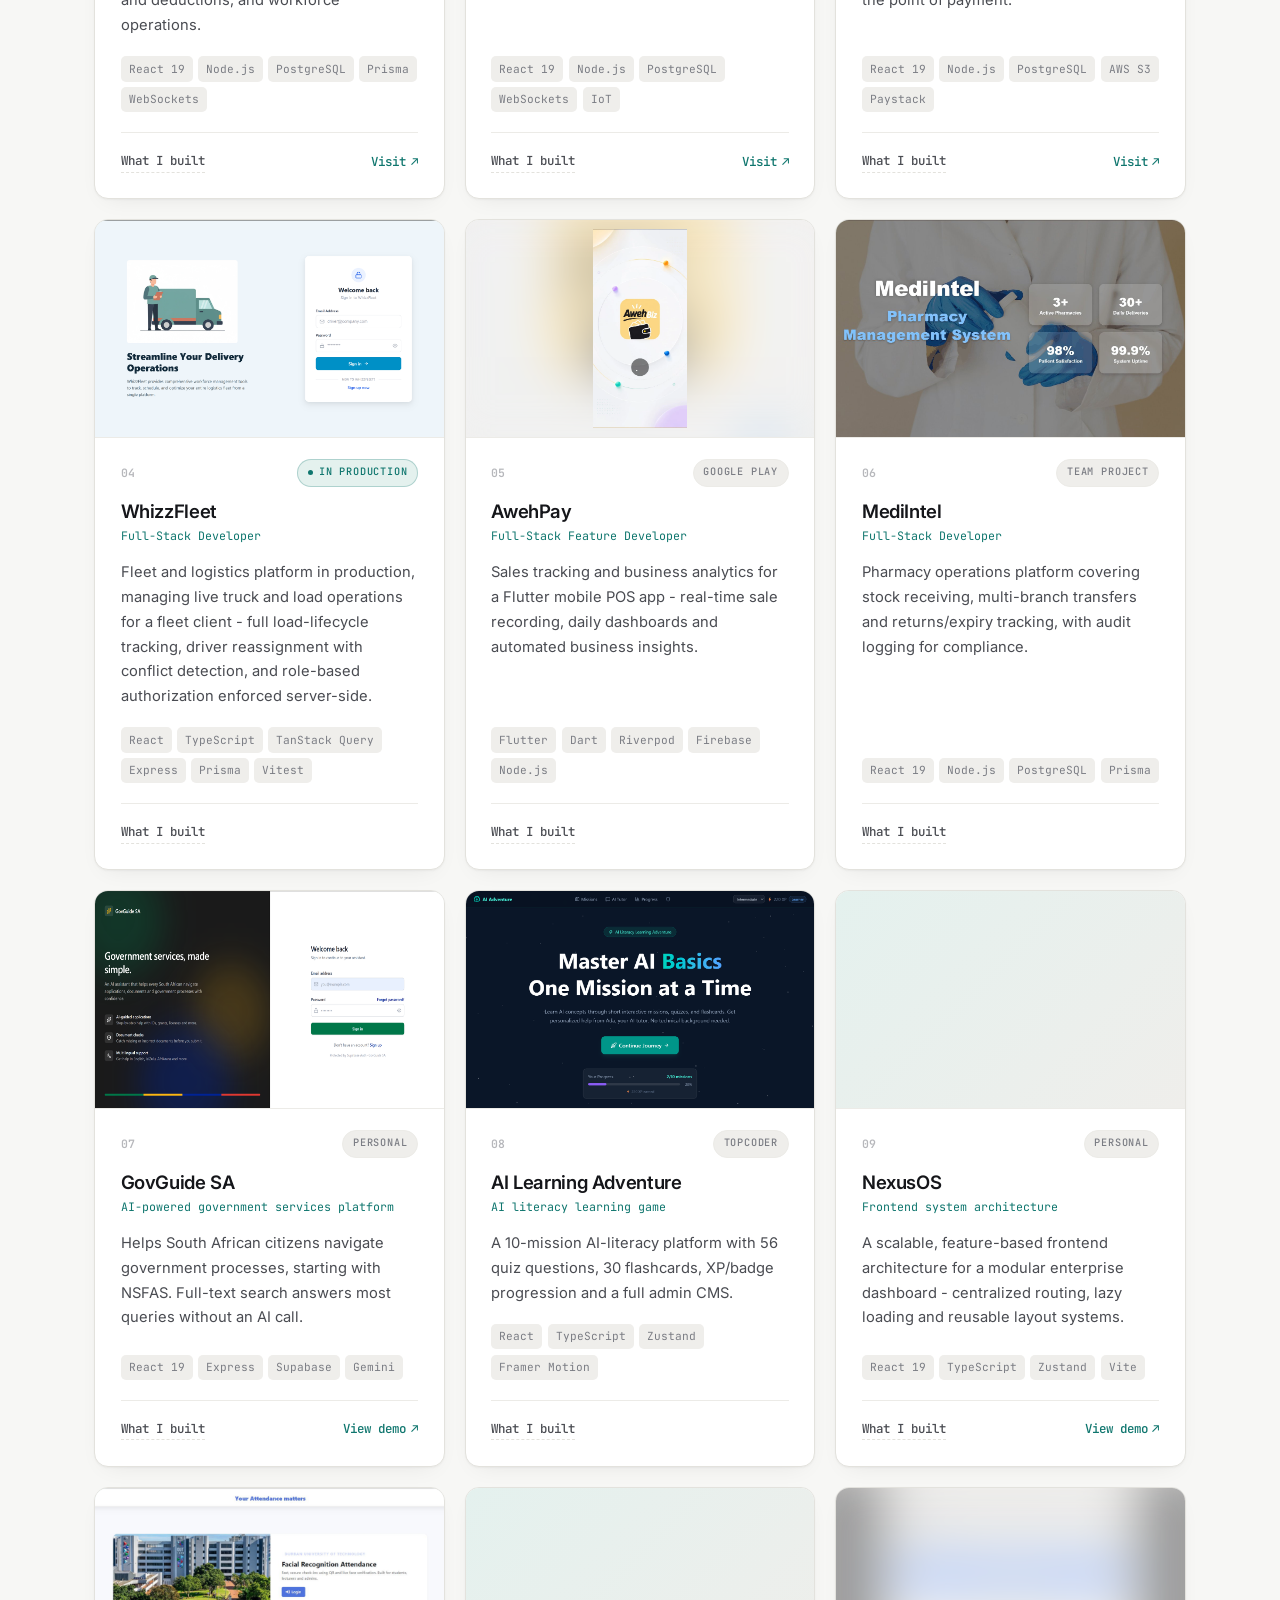
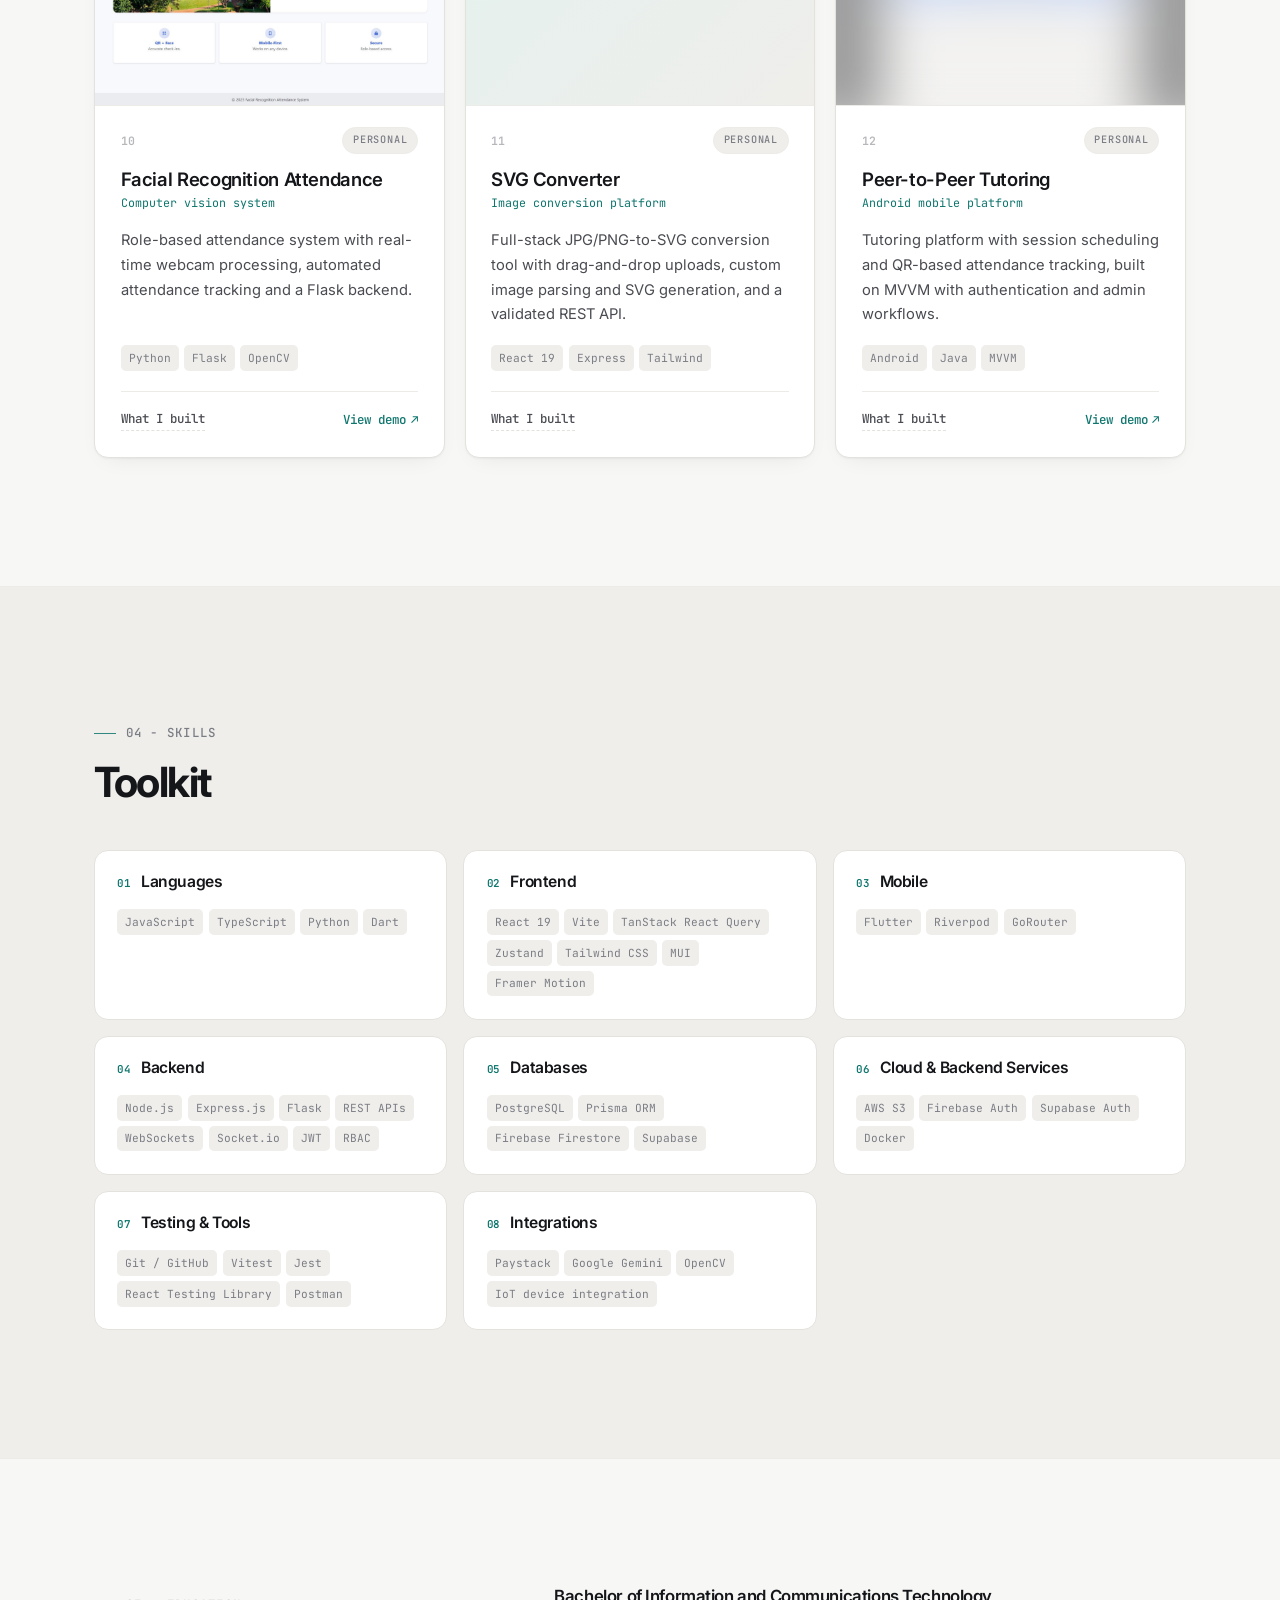
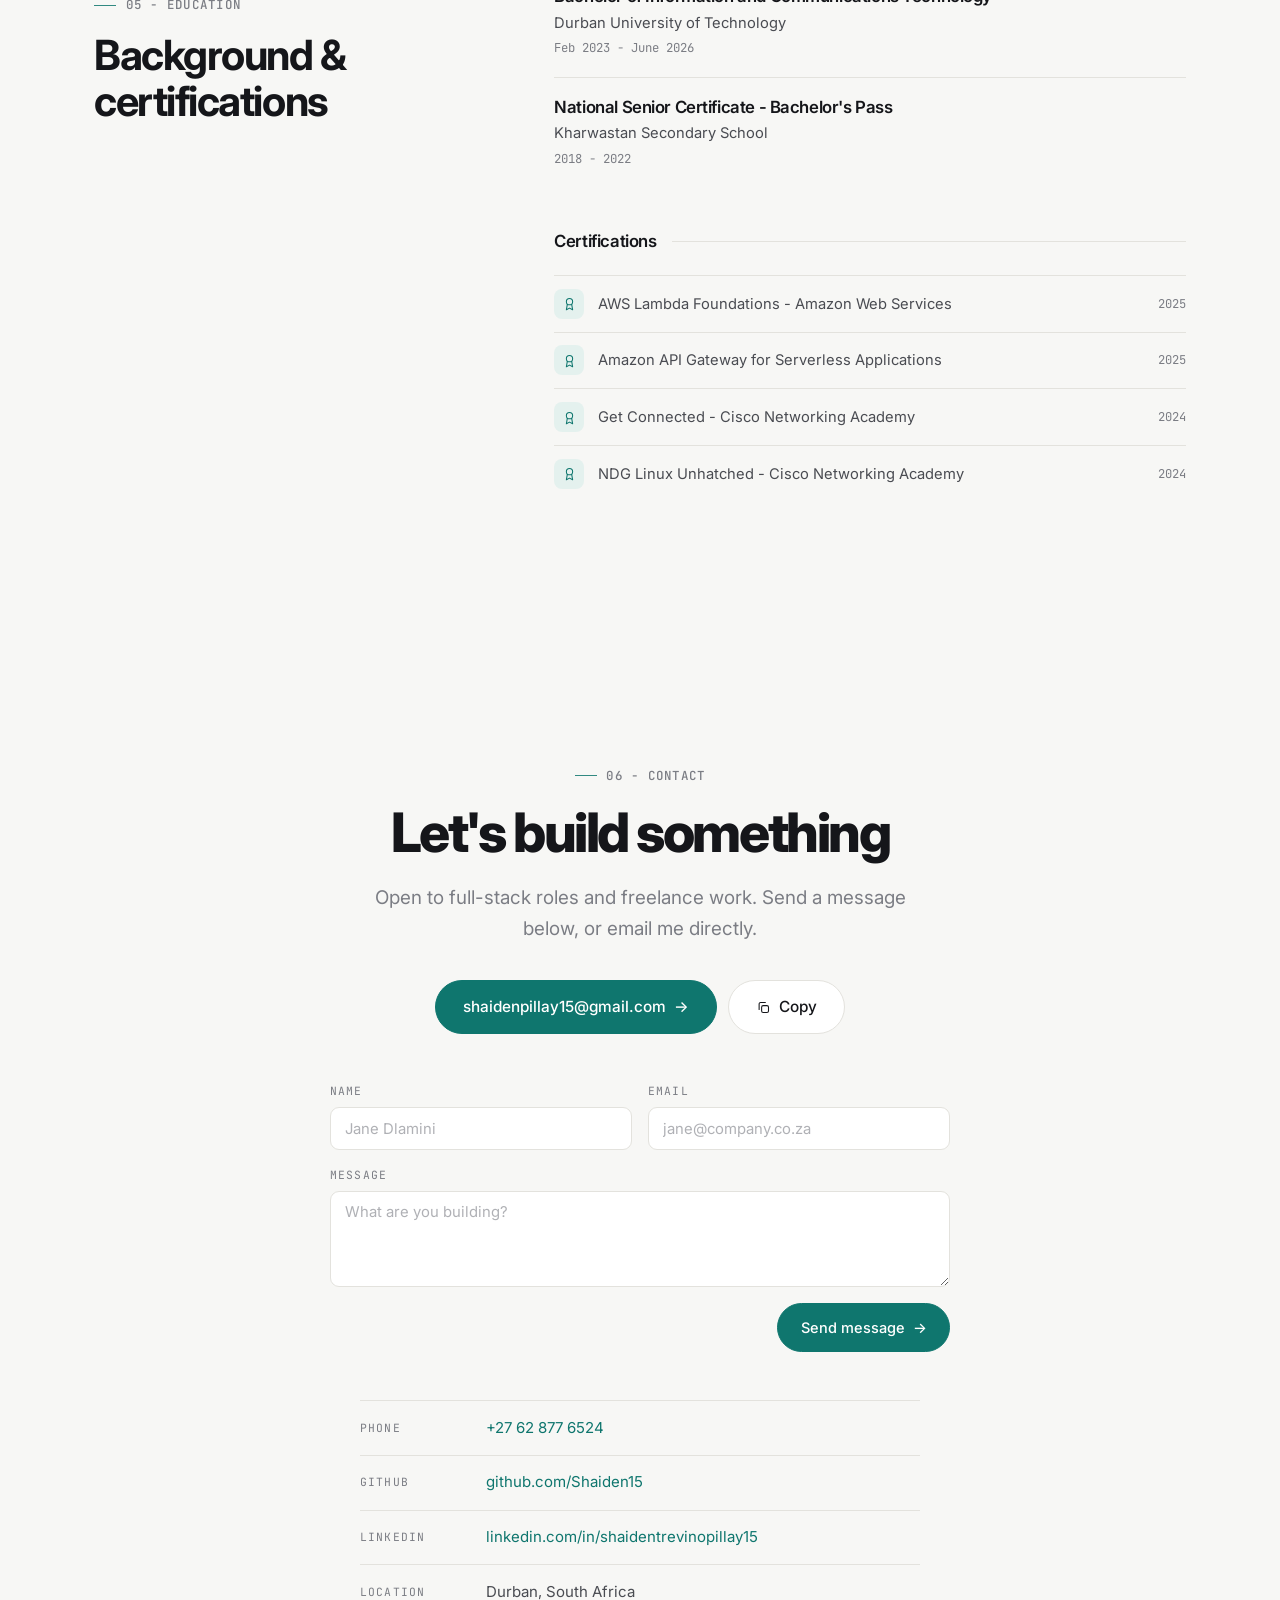
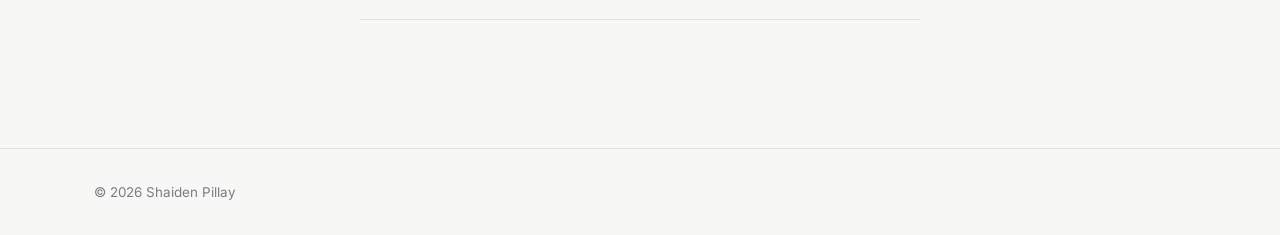
==== commit 1bfdd8db: "updated" ====
--- a/index.html
+++ b/index.html
@@ -3,8 +3,8 @@
 <head>
 <meta charset="utf-8">
 <meta name="viewport" content="width=device-width, initial-scale=1">
-<title>Shaiden Pillay — Junior Full-Stack Developer</title>
-<meta name="description" content="Shaiden Trevino Pillay — Junior Full-Stack Developer in Durban, South Africa. Over a year of production experience on a six-person engineering team, across payroll, biometrics, ticketing and fleet logistics.">
+<title>Shaiden Pillay - Junior Full-Stack Developer</title>
+<meta name="description" content="Shaiden Trevino Pillay - Junior Full-Stack Developer in Durban, South Africa. Over a year of production experience on a six-person engineering team, across payroll, biometrics, ticketing and fleet logistics.">
 <meta name="author" content="Shaiden Trevino Pillay">
 <meta name="theme-color" content="#f7f7f5" media="(prefers-color-scheme: light)">
 <meta name="theme-color" content="#0b0d0d" media="(prefers-color-scheme: dark)">
@@ -14,16 +14,16 @@
 
 <meta property="og:type" content="profile">
 <meta property="og:url" content="https://shaiden15.github.io/MyPortfolio/">
-<meta property="og:title" content="Shaiden Pillay — Junior Full-Stack Developer">
+<meta property="og:title" content="Shaiden Pillay - Junior Full-Stack Developer">
 <meta property="og:description" content="Over a year of production experience across payroll, biometrics, ticketing and fleet logistics. React, TypeScript, Node.js, PostgreSQL.">
 <meta property="og:image" content="https://shaiden15.github.io/MyPortfolio/assets/og-image.png">
 <meta property="og:image:width" content="1200">
 <meta property="og:image:height" content="630">
-<meta property="og:image:alt" content="Shaiden Pillay — Junior Full-Stack Developer, Durban, South Africa">
+<meta property="og:image:alt" content="Shaiden Pillay - Junior Full-Stack Developer, Durban, South Africa">
 <meta property="og:locale" content="en_ZA">
 
 <meta name="twitter:card" content="summary_large_image">
-<meta name="twitter:title" content="Shaiden Pillay — Junior Full-Stack Developer">
+<meta name="twitter:title" content="Shaiden Pillay - Junior Full-Stack Developer">
 <meta name="twitter:description" content="Over a year of production experience across payroll, biometrics, ticketing and fleet logistics.">
 <meta name="twitter:image" content="https://shaiden15.github.io/MyPortfolio/assets/og-image.png">
 
@@ -72,7 +72,7 @@
 <link rel="preconnect" href="https://fonts.googleapis.com">
 <link rel="preconnect" href="https://fonts.gstatic.com" crossorigin>
 <link href="https://fonts.googleapis.com/css2?family=Inter:wght@400;500;600;700;800&family=JetBrains+Mono:wght@400;500;600&display=swap" rel="stylesheet">
-<!-- Stylesheet partials. Order is the cascade — do not shuffle these.
+<!-- Stylesheet partials. Order is the cascade - do not shuffle these.
      Separate <link>s rather than @import so they download in parallel. -->
 <link rel="stylesheet" href="css/parts/tokens.css">
 <link rel="stylesheet" href="css/parts/base.css">
@@ -195,7 +195,7 @@
         </p>
 
         <p class="hero-blurb">
-          I build secure, role-based, real-time business systems — payroll, biometric attendance,
+          I build secure, role-based, real-time business systems - payroll, biometric attendance,
           ticketing, fleet logistics and mobile analytics.
           <strong>Which are in active use right now.</strong>
         </p>
@@ -216,7 +216,7 @@
       <aside class="hero-panel" aria-label="Status">
         <div class="panel-top">
           <span class="panel-label">Live systems</span>
-          <span class="panel-clock" id="clock" title="Local time in Durban">—</span>
+          <span class="panel-clock" id="clock" title="Local time in Durban">-</span>
         </div>
 
         <ul class="panel-list">
@@ -260,7 +260,7 @@
     <div class="wrap">
       <div class="grid-2">
         <div class="section-head">
-          <p class="eyebrow">01 — About</p>
+          <p class="eyebrow">01 - About</p>
           <h2>Systems that people actually depend on</h2>
         </div>
         <div class="prose">
@@ -294,7 +294,7 @@
             <svg viewBox="0 0 24 24"><path d="M13 2L4.5 13.5H11l-1 8.5 9-11.8h-6.4z"/></svg>
           </span>
           <h3>Real-time by default</h3>
-          <p>WebSocket-driven state that stays in sync across modules — and cache keys that don't go stale.</p>
+          <p>WebSocket-driven state that stays in sync across modules - and cache keys that don't go stale.</p>
         </li>
         <li>
           <span class="value-icon" aria-hidden="true">
@@ -311,7 +311,7 @@
   <section class="section section-alt" id="experience">
     <div class="wrap">
       <div class="section-head">
-        <p class="eyebrow">02 — Experience</p>
+        <p class="eyebrow">02 - Experience</p>
         <h2>Where I've been building</h2>
       </div>
 
@@ -319,13 +319,13 @@
         <li class="tl-item">
           <div class="tl-marker" aria-hidden="true"></div>
           <div class="tl-body">
-            <p class="tl-date">Jun 2025 — Present</p>
+            <p class="tl-date">Jun 2025 - Present</p>
             <h3>Junior Full-Stack Developer</h3>
             <p class="tl-org">Durban University of Technology · Internal &amp; External Systems</p>
             <p class="tl-text">
               One of six full-stack developers on DUT's internal engineering team, building business
               systems and client-facing applications across payroll, biometric attendance, event
-              ticketing, fleet logistics, pharmacy operations and mobile sales analytics — using
+              ticketing, fleet logistics, pharmacy operations and mobile sales analytics - using
               React 19, TypeScript, Node.js, PostgreSQL, Prisma ORM, Flutter, WebSockets and AWS.
             </p>
             <ul class="tl-tags">
@@ -337,7 +337,7 @@
         <li class="tl-item">
           <div class="tl-marker" aria-hidden="true"></div>
           <div class="tl-body">
-            <p class="tl-date">Feb 2023 — Jun 2026</p>
+            <p class="tl-date">Feb 2023 - Jun 2026</p>
             <h3>Bachelor of Information &amp; Communications Technology</h3>
             <p class="tl-org">Durban University of Technology</p>
             <p class="tl-text">
@@ -354,7 +354,7 @@
     <div class="wrap">
       <div class="projects-head">
         <div class="section-head">
-          <p class="eyebrow">03 — Selected work</p>
+          <p class="eyebrow">03 - Selected work</p>
           <h2>Things I've built</h2>
         </div>
 
@@ -382,7 +382,7 @@
           <p class="card-role">Lead Full-Stack Developer</p>
           <p class="card-body">
             Enterprise payroll and employee management platform running live for 21 employees on
-            an hourly/monthly pay cycle — onboarding, payroll processing and deductions, and
+            an hourly/monthly pay cycle - onboarding, payroll processing and deductions, and
             workforce operations.
           </p>
           <ul class="tags"><li>React 19</li><li>Node.js</li><li>PostgreSQL</li><li>Prisma</li><li>WebSockets</li></ul>
@@ -470,7 +470,7 @@
           <p class="card-role">Full-Stack Developer</p>
           <p class="card-body">
             Fleet and logistics platform in production, managing live truck and load operations for
-            a fleet client — full load-lifecycle tracking, driver reassignment with conflict
+            a fleet client - full load-lifecycle tracking, driver reassignment with conflict
             detection, and role-based authorization enforced server-side.
           </p>
           <ul class="tags"><li>React</li><li>TypeScript</li><li>TanStack Query</li><li>Express</li><li>Prisma</li><li>Vitest</li></ul>
@@ -498,7 +498,7 @@
           <h3>AwehPay</h3>
           <p class="card-role">Full-Stack Feature Developer</p>
           <p class="card-body">
-            Sales tracking and business analytics for a Flutter mobile POS app — real-time sale
+            Sales tracking and business analytics for a Flutter mobile POS app - real-time sale
             recording, daily dashboards and automated business insights.
           </p>
           <ul class="tags"><li>Flutter</li><li>Dart</li><li>Riverpod</li><li>Firebase</li><li>Node.js</li></ul>
@@ -608,7 +608,7 @@
           <h3>NexusOS</h3>
           <p class="card-role">Frontend system architecture</p>
           <p class="card-body">
-            A scalable, feature-based frontend architecture for a modular enterprise dashboard —
+            A scalable, feature-based frontend architecture for a modular enterprise dashboard -
             centralized routing, lazy loading and reusable layout systems.
           </p>
           <ul class="tags"><li>React 19</li><li>TypeScript</li><li>Zustand</li><li>Vite</li></ul>
@@ -701,7 +701,7 @@
   <section class="section section-alt" id="skills">
     <div class="wrap">
       <div class="section-head">
-        <p class="eyebrow">04 — Skills</p>
+        <p class="eyebrow">04 - Skills</p>
         <h2>Toolkit</h2>
       </div>
 
@@ -753,7 +753,7 @@
   <section class="section" id="education">
     <div class="wrap grid-2">
       <div class="section-head">
-        <p class="eyebrow">05 — Education</p>
+        <p class="eyebrow">05 - Education</p>
         <h2>Background &amp; certifications</h2>
       </div>
 
@@ -761,12 +761,12 @@
         <article class="edu">
           <h3>Bachelor of Information and Communications Technology</h3>
           <p class="edu-org">Durban University of Technology</p>
-          <p class="edu-date">Feb 2023 — June 2026</p>
+          <p class="edu-date">Feb 2023 - June 2026</p>
         </article>
         <article class="edu">
-          <h3>National Senior Certificate — Bachelor's Pass</h3>
+          <h3>National Senior Certificate - Bachelor's Pass</h3>
           <p class="edu-org">Kharwastan Secondary School</p>
-          <p class="edu-date">2018 — 2022</p>
+          <p class="edu-date">2018 - 2022</p>
         </article>
 
         <h3 class="subhead subhead-tight">Certifications</h3>
@@ -775,7 +775,7 @@
             <span class="cert-icon" aria-hidden="true">
               <svg viewBox="0 0 24 24"><circle cx="12" cy="9" r="5"/><path d="M8.5 13.5L7 22l5-2.6L17 22l-1.5-8.5"/></svg>
             </span>
-            <span class="cert-name">AWS Lambda Foundations — Amazon Web Services</span>
+            <span class="cert-name">AWS Lambda Foundations - Amazon Web Services</span>
             <span class="cert-year">2025</span>
           </li>
           <li>
@@ -789,14 +789,14 @@
             <span class="cert-icon" aria-hidden="true">
               <svg viewBox="0 0 24 24"><circle cx="12" cy="9" r="5"/><path d="M8.5 13.5L7 22l5-2.6L17 22l-1.5-8.5"/></svg>
             </span>
-            <span class="cert-name">Get Connected — Cisco Networking Academy</span>
+            <span class="cert-name">Get Connected - Cisco Networking Academy</span>
             <span class="cert-year">2024</span>
           </li>
           <li>
             <span class="cert-icon" aria-hidden="true">
               <svg viewBox="0 0 24 24"><circle cx="12" cy="9" r="5"/><path d="M8.5 13.5L7 22l5-2.6L17 22l-1.5-8.5"/></svg>
             </span>
-            <span class="cert-name">NDG Linux Unhatched — Cisco Networking Academy</span>
+            <span class="cert-name">NDG Linux Unhatched - Cisco Networking Academy</span>
             <span class="cert-year">2024</span>
           </li>
         </ul>
@@ -808,7 +808,7 @@
   <section class="section section-contact" id="contact">
     <div class="contact-glow" aria-hidden="true"></div>
     <div class="wrap">
-      <p class="eyebrow">06 — Contact</p>
+      <p class="eyebrow">06 - Contact</p>
       <h2>Let's build something</h2>
       <p class="contact-blurb">
         Open to full-stack roles and freelance work. Send a message below, or email me directly.
@@ -830,7 +830,7 @@
              2. Create a form, copy its endpoint ID
              3. Replace YOUR_FORM_ID in the action below
            Until you do that, the form falls back to opening the
-           visitor's mail client with the message pre-filled —
+           visitor's mail client with the message pre-filled -
            so it is never a dead end.
       -->
       <form class="contact-form" id="contact-form"
--- a/css/parts/tokens.css
+++ b/css/parts/tokens.css
@@ -1,6 +1,6 @@
-/* Design tokens — every colour, font and scale.
+/* Design tokens - every colour, font and scale.
    Part of the Shaiden Pillay portfolio stylesheet.
-   Load order is fixed in index.html — the cascade depends on it. */
+   Load order is fixed in index.html - the cascade depends on it. */
 
 /* ══ 1. Tokens ═══════════════════════════════════════════ */
 
--- a/css/parts/base.css
+++ b/css/parts/base.css
@@ -1,6 +1,6 @@
 /* Reset, typography, shared utilities.
    Part of the Shaiden Pillay portfolio stylesheet.
-   Load order is fixed in index.html — the cascade depends on it. */
+   Load order is fixed in index.html - the cascade depends on it. */
 
 /* ══ 2. Base ═════════════════════════════════════════════ */
 
--- a/css/parts/header.css
+++ b/css/parts/header.css
@@ -1,6 +1,6 @@
 /* Sticky header, primary nav, mobile drawer.
    Part of the Shaiden Pillay portfolio stylesheet.
-   Load order is fixed in index.html — the cascade depends on it. */
+   Load order is fixed in index.html - the cascade depends on it. */
 
 /* ══ 3. Header + nav ═════════════════════════════════════ */
 
@@ -78,7 +78,7 @@
 [data-theme="dark"] #theme-toggle .icon-sun { opacity: 0; transform: rotate(60deg) scale(.6); }
 [data-theme="dark"] #theme-toggle .icon-moon { opacity: 1; transform: none; }
 
-/* Download CV — the one action a recruiter is most likely to want, so it
+/* Download CV - the one action a recruiter is most likely to want, so it
    carries the accent rather than sitting quiet like the icon buttons. */
 .cv-btn {
   display: inline-flex; align-items: center; gap: .45rem;
--- a/css/parts/hero.css
+++ b/css/parts/hero.css
@@ -1,6 +1,6 @@
 /* Hero panel, stats, rotating role.
    Part of the Shaiden Pillay portfolio stylesheet.
-   Load order is fixed in index.html — the cascade depends on it. */
+   Load order is fixed in index.html - the cascade depends on it. */
 
 /* ══ 4. Hero ═════════════════════════════════════════════ */
 
--- a/css/parts/sections.css
+++ b/css/parts/sections.css
@@ -1,6 +1,6 @@
 /* Section shells, about grid, experience timeline.
    Part of the Shaiden Pillay portfolio stylesheet.
-   Load order is fixed in index.html — the cascade depends on it. */
+   Load order is fixed in index.html - the cascade depends on it. */
 
 /* ══ 5. Sections, about, timeline ════════════════════════ */
 
--- a/css/parts/cards.css
+++ b/css/parts/cards.css
@@ -1,6 +1,6 @@
 /* Project grid, filter chips, card chrome.
    Part of the Shaiden Pillay portfolio stylesheet.
-   Load order is fixed in index.html — the cascade depends on it. */
+   Load order is fixed in index.html - the cascade depends on it. */
 
 /* ══ 6. Projects + filters ═══════════════════════════════ */
 
--- a/css/parts/card-media.css
+++ b/css/parts/card-media.css
@@ -1,6 +1,6 @@
 /* Screenshot slots and their initials placeholder.
    Part of the Shaiden Pillay portfolio stylesheet.
-   Load order is fixed in index.html — the cascade depends on it. */
+   Load order is fixed in index.html - the cascade depends on it. */
 
 /* ══ 11. Card media (screenshots) ════════════════════════ */
 
@@ -47,7 +47,7 @@
 /* Stretch the whole screenshot across the slot.
 
    Shows every pixel with no crop and no letterbox, at the cost of distorting
-   the aspect ratio — these shots are roughly 1.97 wide against a 1.6 slot, so
+   the aspect ratio - these shots are roughly 1.97 wide against a 1.6 slot, so
    they stretch about 23% vertically. Use only where that reads acceptably;
    `.is-contain` is the undistorted alternative. */
 .card-media.is-fill img {
@@ -59,7 +59,7 @@
 /* Fit the whole screenshot into the slot rather than cropping it.
 
    For portrait mobile captures, where stretching to fill would distort them
-   beyond recognition. The slot stays 16/10 so the grid keeps its rhythm — the
+   beyond recognition. The slot stays 16/10 so the grid keeps its rhythm - the
    image is letterboxed inside it. */
 .card-media.is-contain {
   background: var(--bg-alt);
--- a/css/parts/skills.css
+++ b/css/parts/skills.css
@@ -1,6 +1,6 @@
 /* Skills grid, education list, certifications.
    Part of the Shaiden Pillay portfolio stylesheet.
-   Load order is fixed in index.html — the cascade depends on it. */
+   Load order is fixed in index.html - the cascade depends on it. */
 
 /* ══ 7. Skills, education, contact ═══════════════════════ */
 
--- a/css/parts/buttons.css
+++ b/css/parts/buttons.css
@@ -1,6 +1,6 @@
 /* Buttons, icon buttons, site footer.
    Part of the Shaiden Pillay portfolio stylesheet.
-   Load order is fixed in index.html — the cascade depends on it. */
+   Load order is fixed in index.html - the cascade depends on it. */
 
 /* ══ 8. Buttons + footer ═════════════════════════════════ */
 
--- a/css/parts/contact.css
+++ b/css/parts/contact.css
@@ -1,6 +1,6 @@
 /* Contact section and the enquiry form.
    Part of the Shaiden Pillay portfolio stylesheet.
-   Load order is fixed in index.html — the cascade depends on it. */
+   Load order is fixed in index.html - the cascade depends on it. */
 
 /* ══ 13. Contact form ═══════════════════════════════════ */
 
@@ -38,7 +38,7 @@
 }
 .field input:user-invalid, .field textarea:user-invalid { border-color: #d9544d; }
 
-/* honeypot — hidden from people, reachable by bots */
+/* honeypot - hidden from people, reachable by bots */
 .hp { position: absolute; left: -9999px; width: 1px; height: 1px; overflow: hidden; }
 
 .form-foot {
--- a/css/parts/modal.css
+++ b/css/parts/modal.css
@@ -1,6 +1,6 @@
 /* Project detail dialog, view toggle, shortcuts panel.
    Part of the Shaiden Pillay portfolio stylesheet.
-   Load order is fixed in index.html — the cascade depends on it. */
+   Load order is fixed in index.html - the cascade depends on it. */
 
 /* ══ 9. Overlays ═════════════════════════════════════════ */
 
--- a/css/parts/architecture.css
+++ b/css/parts/architecture.css
@@ -1,6 +1,6 @@
 /* Layer diagram and file-structure tree.
    Part of the Shaiden Pillay portfolio stylesheet.
-   Load order is fixed in index.html — the cascade depends on it. */
+   Load order is fixed in index.html - the cascade depends on it. */
 
 /* architecture diagram */
 .arch-diagram {
--- a/css/parts/palette.css
+++ b/css/parts/palette.css
@@ -1,6 +1,6 @@
 /* Command palette overlay.
    Part of the Shaiden Pillay portfolio stylesheet.
-   Load order is fixed in index.html — the cascade depends on it. */
+   Load order is fixed in index.html - the cascade depends on it. */
 
 /* command palette */
 .cmdk {
--- a/css/parts/toast.css
+++ b/css/parts/toast.css
@@ -1,6 +1,6 @@
 /* Copy confirmation toast.
    Part of the Shaiden Pillay portfolio stylesheet.
-   Load order is fixed in index.html — the cascade depends on it. */
+   Load order is fixed in index.html - the cascade depends on it. */
 
 /* toast */
 .toast {
--- a/css/parts/motion.css
+++ b/css/parts/motion.css
@@ -1,6 +1,6 @@
 /* Scroll reveal, reduced motion, print stylesheet.
    Part of the Shaiden Pillay portfolio stylesheet.
-   Load order is fixed in index.html — the cascade depends on it. */
+   Load order is fixed in index.html - the cascade depends on it. */
 
 /* ══ 15. Motion + print ══════════════════════════════════ */
 
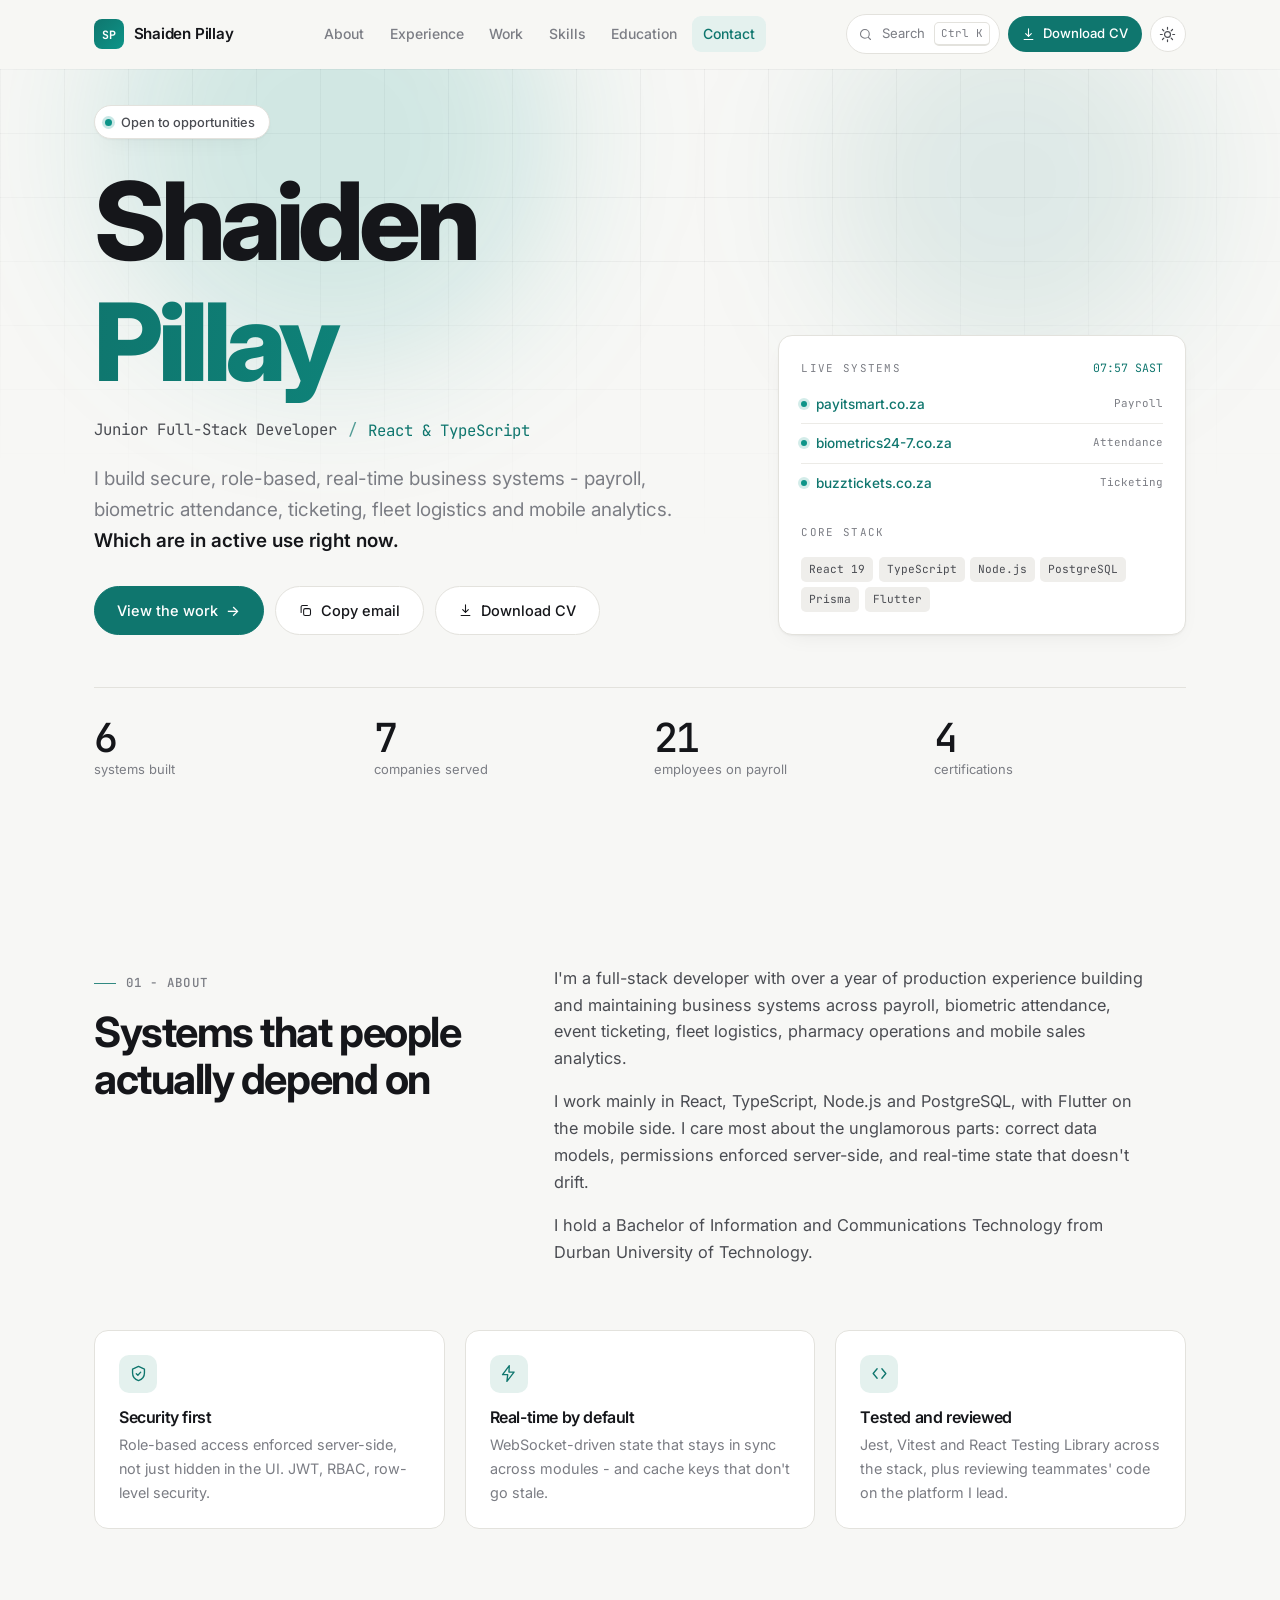
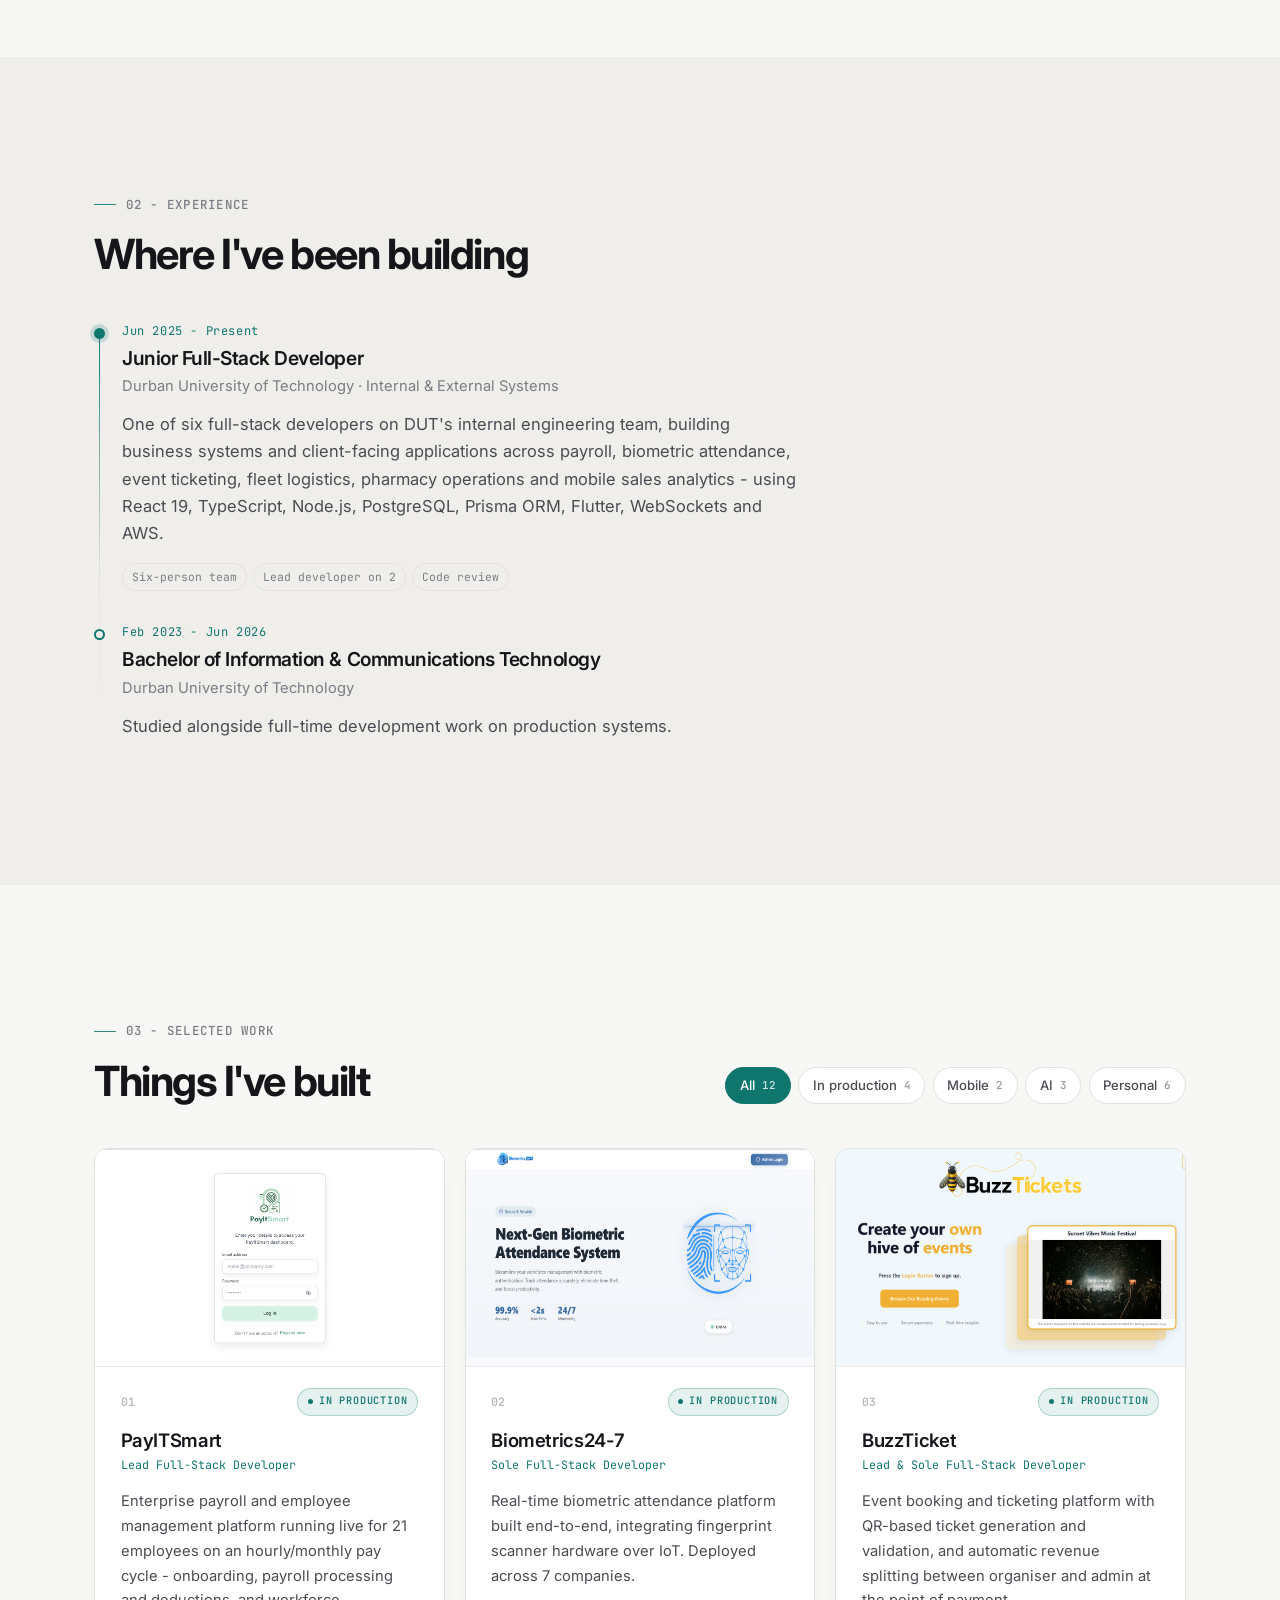
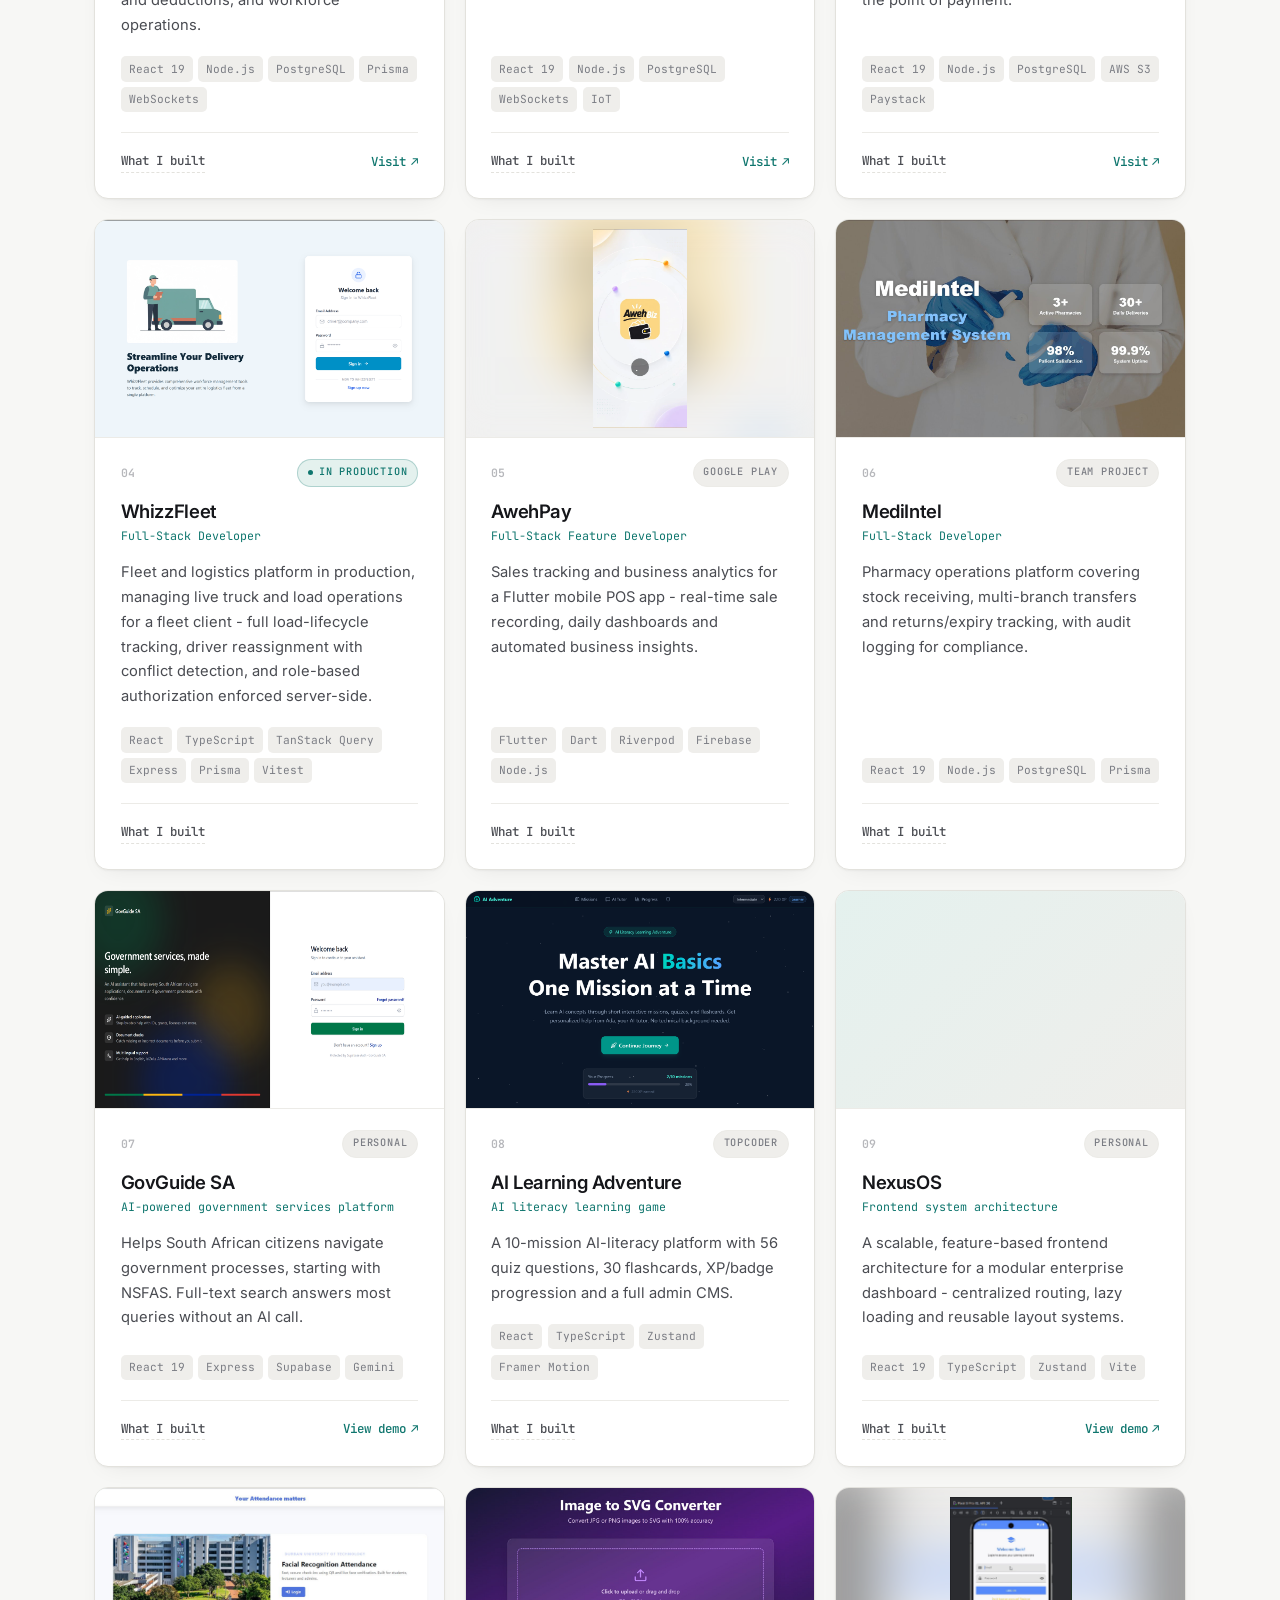
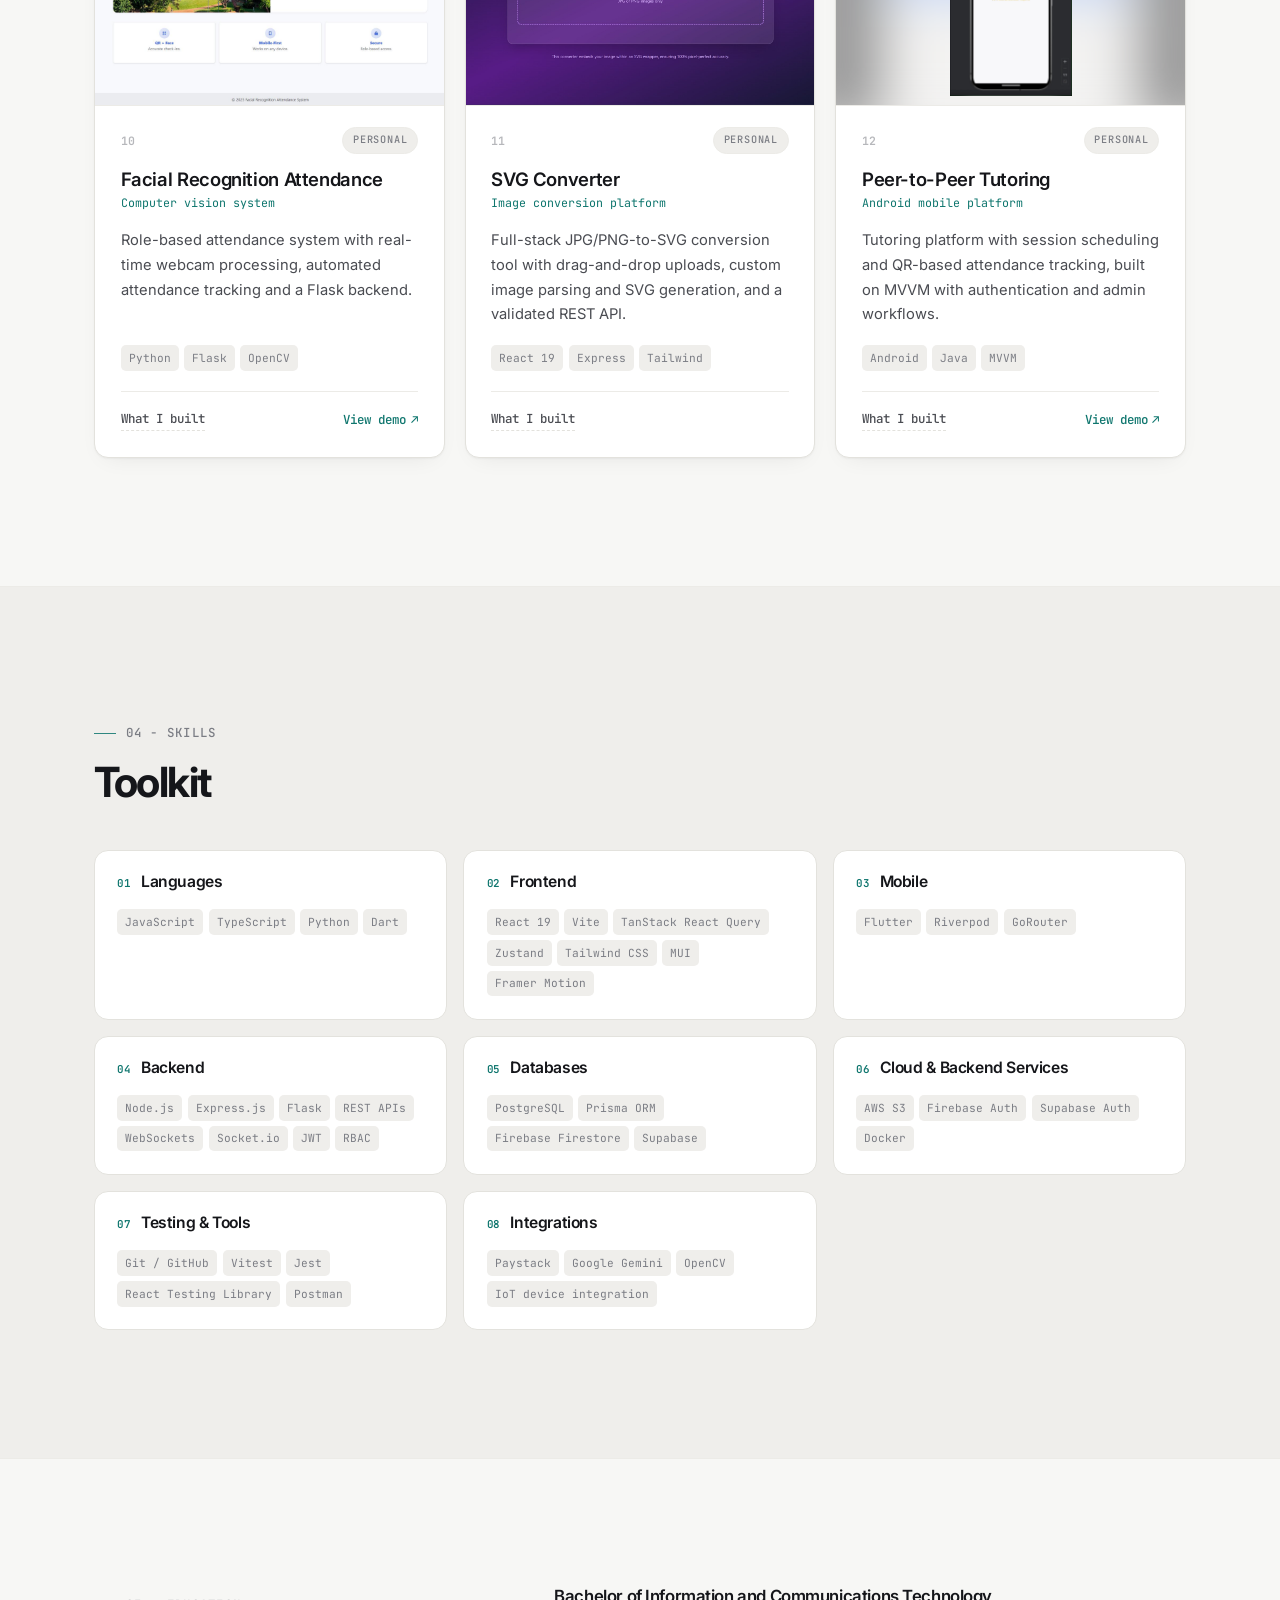
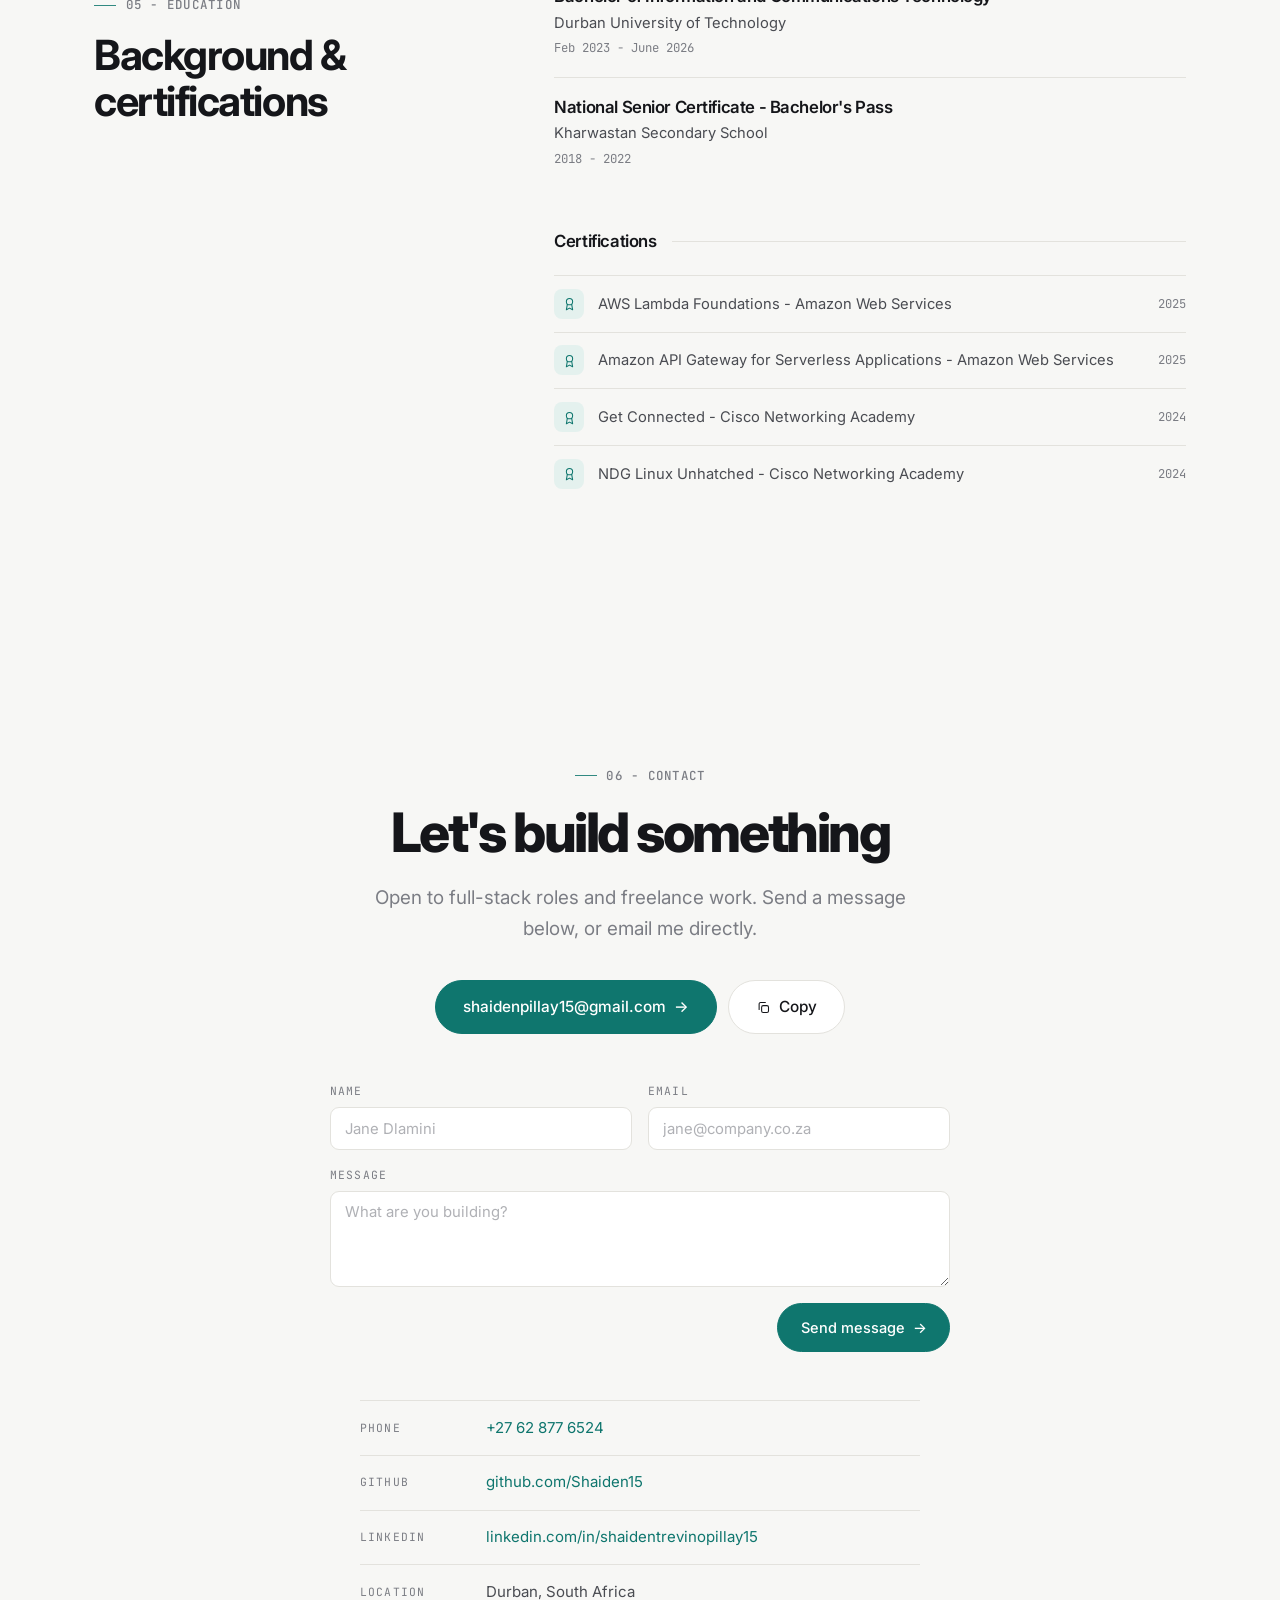
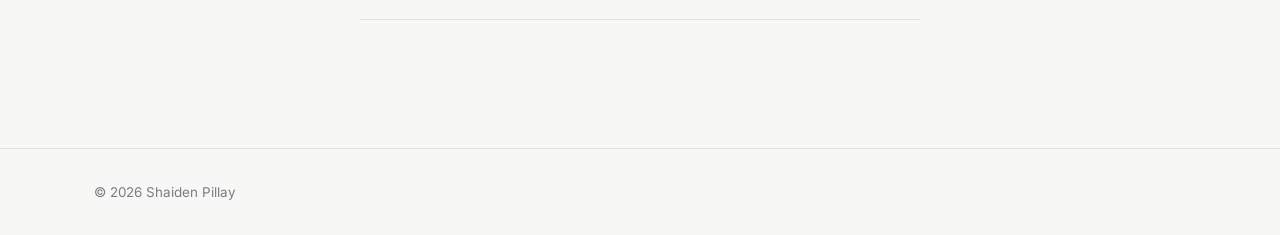
==== commit 10d35293: "Update index.html" ====
--- a/index.html
+++ b/index.html
@@ -782,7 +782,7 @@
             <span class="cert-icon" aria-hidden="true">
               <svg viewBox="0 0 24 24"><circle cx="12" cy="9" r="5"/><path d="M8.5 13.5L7 22l5-2.6L17 22l-1.5-8.5"/></svg>
             </span>
-            <span class="cert-name">Amazon API Gateway for Serverless Applications</span>
+            <span class="cert-name">Amazon API Gateway for Serverless Applications - Amazon Web Services</span>
             <span class="cert-year">2025</span>
           </li>
           <li>
